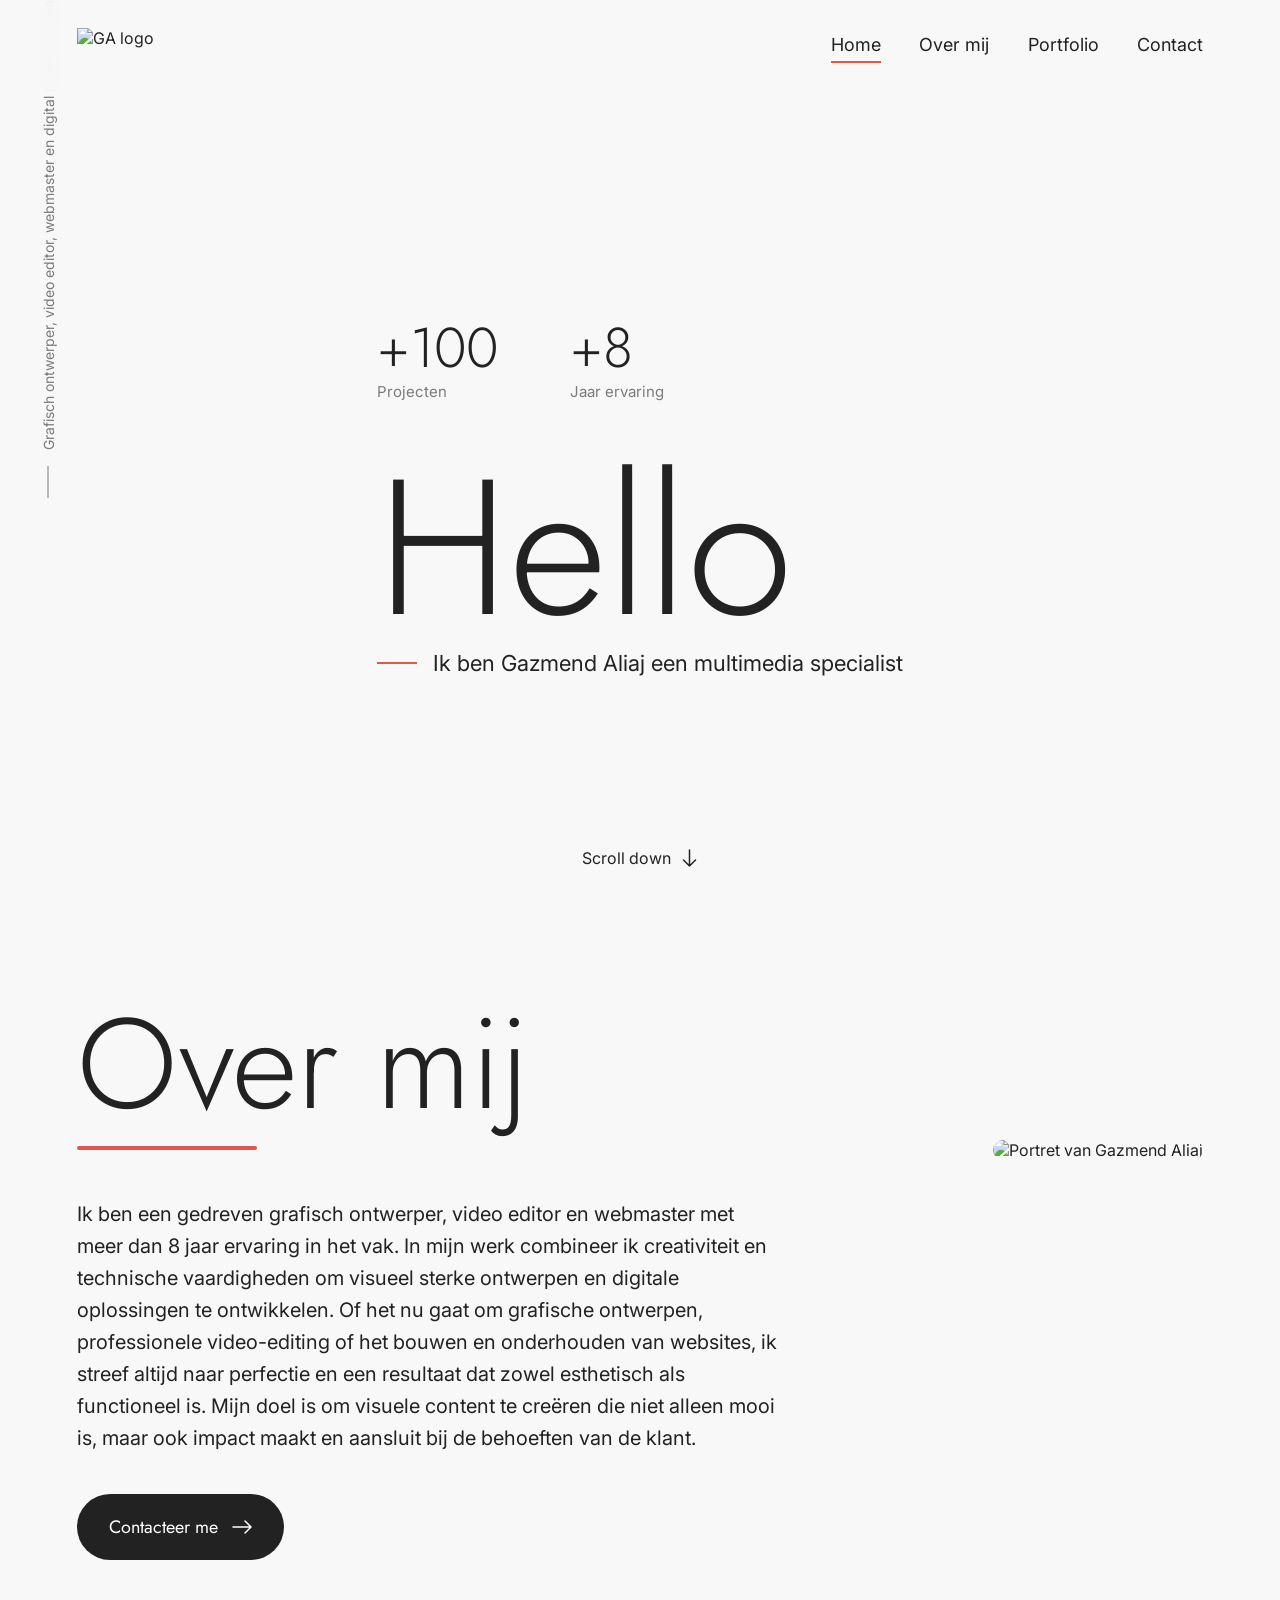
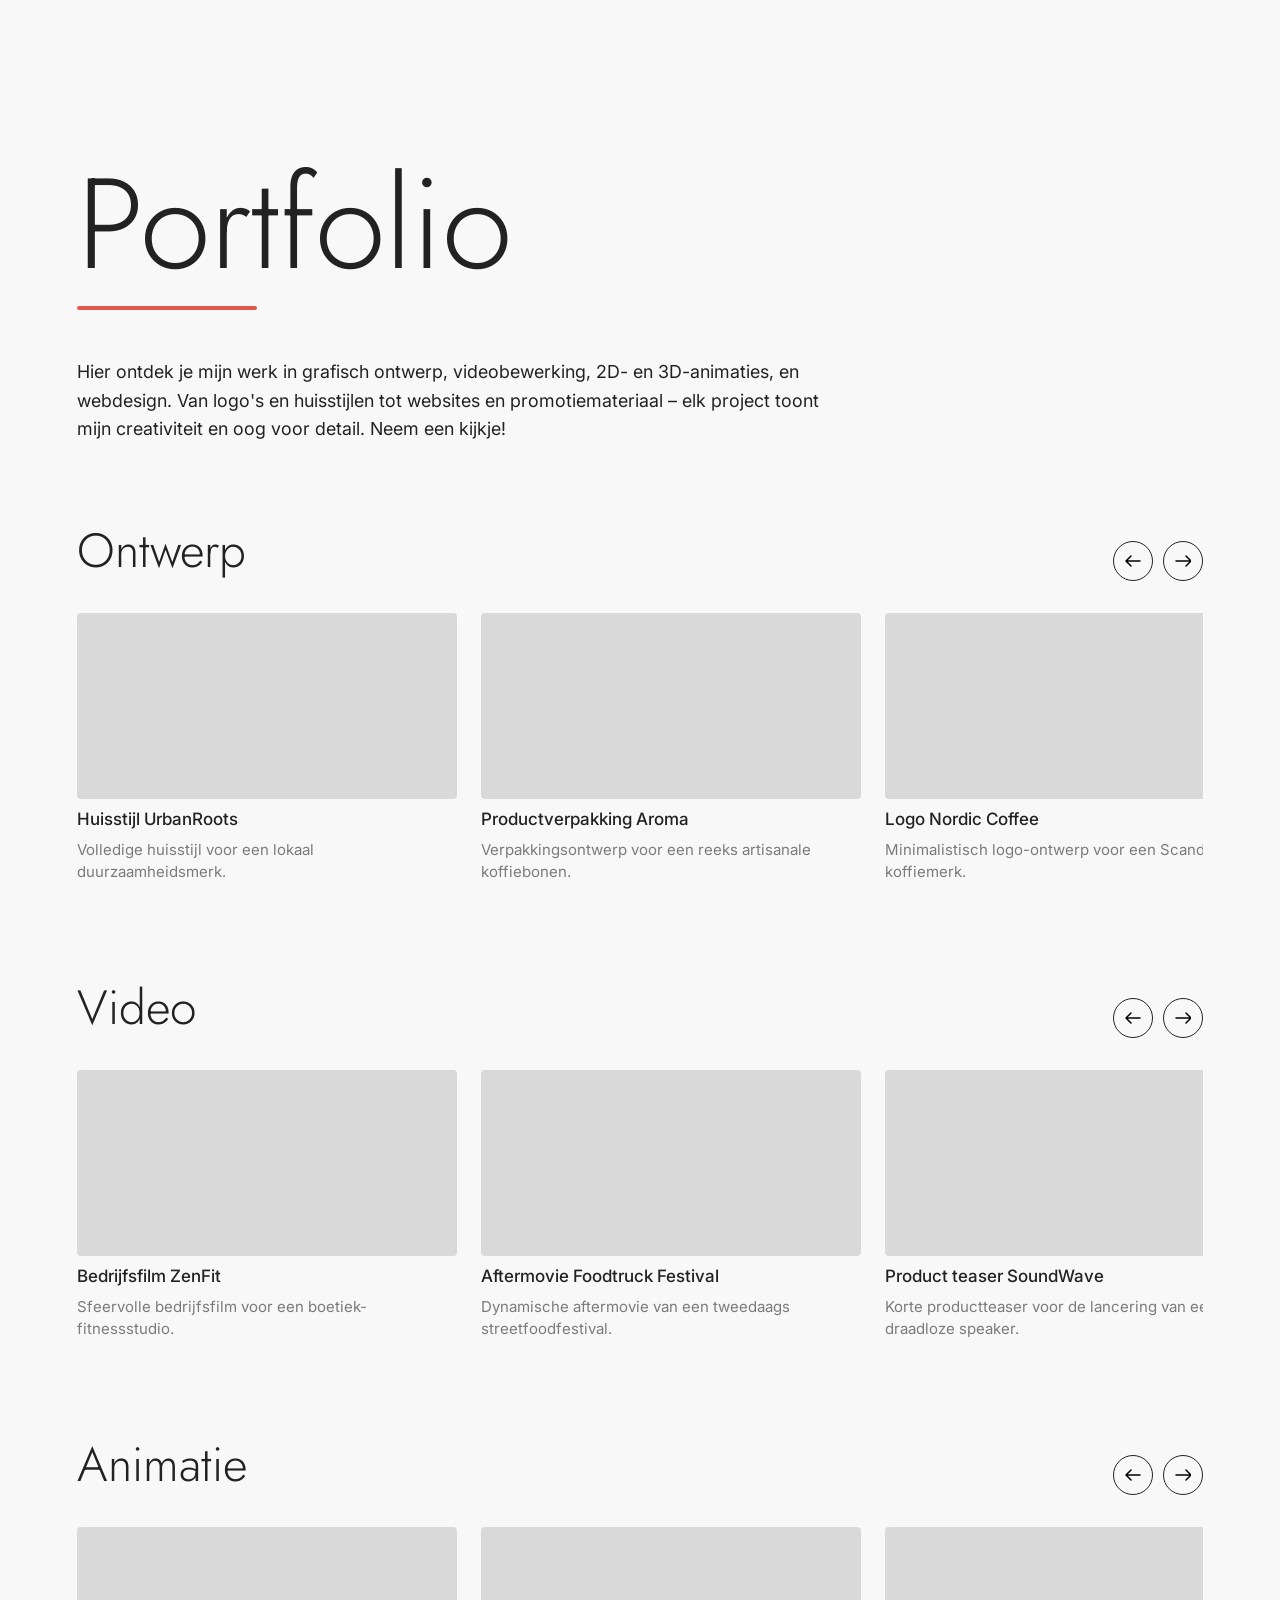
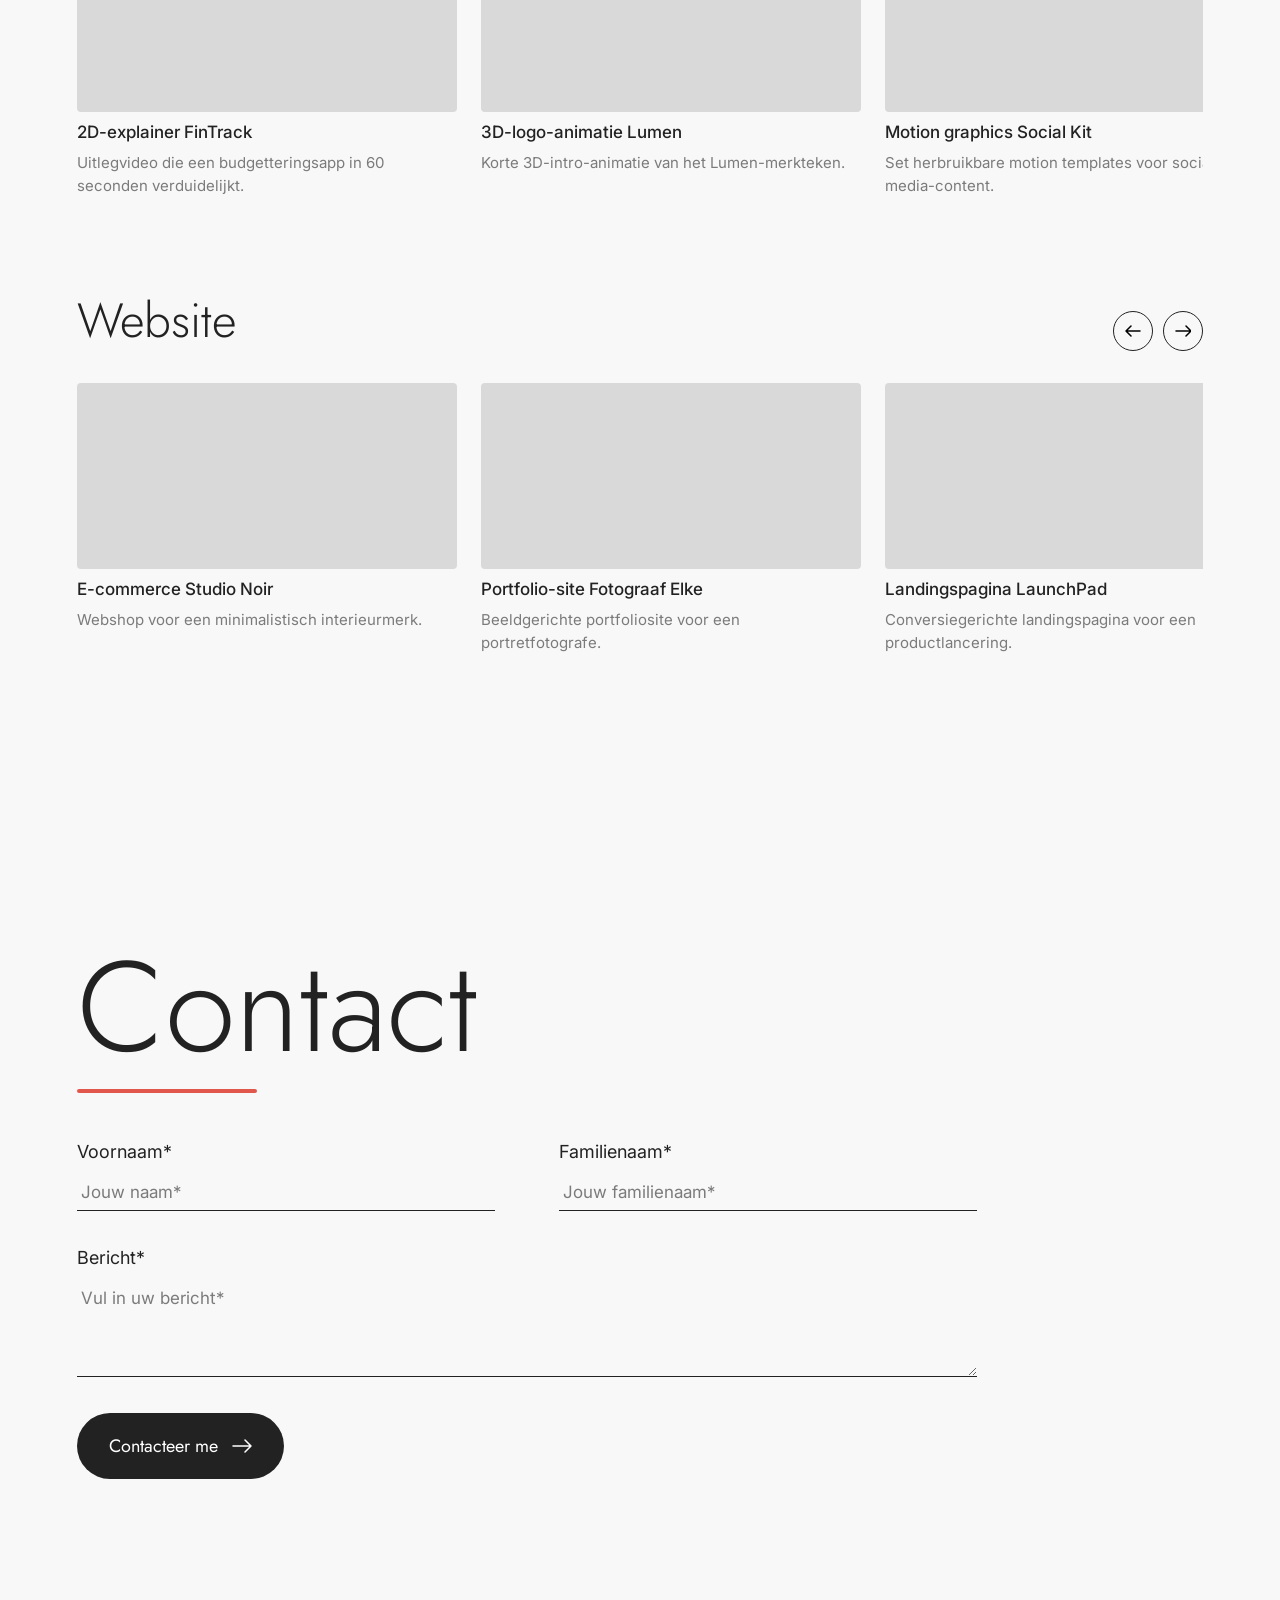
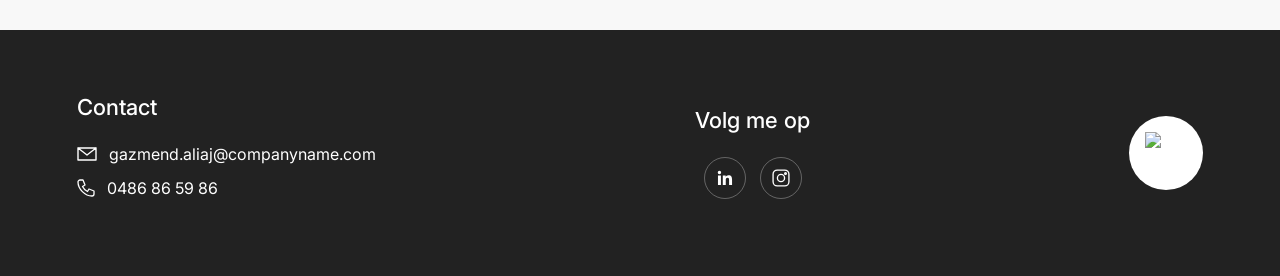
==== index.html @ a5f53a86 "Add files via upload" ====
<!DOCTYPE html>
<html lang="nl">
<head>
<meta charset="UTF-8">
<meta name="viewport" content="width=device-width, initial-scale=1.0">
<title>Gazmend Aliaj — Portfolio</title>
<meta name="description" content="Portfolio van Gazmend Aliaj, grafisch ontwerper, video editor en webmaster.">

<link rel="preconnect" href="https://fonts.googleapis.com">
<link rel="preconnect" href="https://fonts.gstatic.com" crossorigin>
<link href="https://fonts.googleapis.com/css2?family=Jost:wght@300;400;500&family=Inter:wght@400;500&display=swap" rel="stylesheet">

<link rel="stylesheet" href="css/style.css">
</head>
<body>

<header class="site-header">
  <a href="#home" class="logo" aria-label="Gazmend Aliaj — home">
    <img src="https://www.figma.com/api/mcp/asset/769f04bf-90ca-482a-a452-0a071fea2d14.png" alt="GA logo">
  </a>
  <button class="nav-toggle" id="navToggle" aria-expanded="false" aria-controls="siteNav" aria-label="Menu openen">
    <span></span><span></span><span></span>
  </button>
  <nav class="site-nav" id="siteNav">
    <a href="#home" class="nav-link" data-section="home">Home</a>
    <a href="#overmij" class="nav-link" data-section="overmij">Over mij</a>
    <a href="#portfolio" class="nav-link" data-section="portfolio">Portfolio</a>
    <a href="#contact" class="nav-link" data-section="contact">Contact</a>
  </nav>
</header>

<main>

  <!-- ============ HOME ============ -->
  <section id="home" class="section hero">
    <div class="hero-rotated-label-wrap">
      <span class="label-line" aria-hidden="true"></span>
      <span class="hero-rotated-label">Grafisch ontwerper, video editor, webmaster en digital product manager</span>
      <span class="label-line" aria-hidden="true"></span>
    </div>

    <div class="hero-content">
      <div class="hero-stats">
        <div class="stat">
          <span class="stat-number">+100</span>
          <span class="stat-label">Projecten</span>
        </div>
        <div class="stat">
          <span class="stat-number">+8</span>
          <span class="stat-label">Jaar ervaring</span>
        </div>
      </div>

      <div class="hero-main">
        <h1 class="hero-title">
          Hello<span class="hero-brush" aria-hidden="true"><img src="https://www.figma.com/api/mcp/asset/c7612de5-915f-405d-9f45-81604c65fb19.png" alt=""></span>
        </h1>
        <p class="hero-sub"><span class="dash" aria-hidden="true"></span>Ik ben Gazmend Aliaj een multimedia specialist</p>
      </div>
    </div>

    <a href="#overmij" class="scroll-down">
      Scroll down
      <svg width="18" height="18" viewBox="0 0 18 18" fill="none" aria-hidden="true"><path d="M9 1v16M9 17l6-6M9 17l-6-6" stroke="currentColor" stroke-width="1.5" stroke-linecap="round" stroke-linejoin="round"/></svg>
    </a>
  </section>

  <!-- ============ OVER MIJ ============ -->
  <section id="overmij" class="section about">
    <div class="section-heading">
      <h2>Over mij</h2>
      <span class="title-underline" aria-hidden="true"></span>
    </div>

    <div class="about-content">
      <p class="about-text">
        Ik ben een gedreven grafisch ontwerper, video editor en webmaster met meer dan 8 jaar ervaring in het vak.
        In mijn werk combineer ik creativiteit en technische vaardigheden om visueel sterke ontwerpen en digitale
        oplossingen te ontwikkelen. Of het nu gaat om grafische ontwerpen, professionele video-editing of het bouwen
        en onderhouden van websites, ik streef altijd naar perfectie en een resultaat dat zowel esthetisch als
        functioneel is. Mijn doel is om visuele content te creëren die niet alleen mooi is, maar ook impact maakt
        en aansluit bij de behoeften van de klant.
      </p>
      <a href="#contact" class="btn btn-dark">
        Contacteer me
        <svg width="20" height="14" viewBox="0 0 20 14" fill="none" aria-hidden="true"><path d="M1 7h18M13 1l6 6-6 6" stroke="currentColor" stroke-width="1.5" stroke-linecap="round" stroke-linejoin="round"/></svg>
      </a>
    </div>

    <div class="about-photo">
      <img src="https://www.figma.com/api/mcp/asset/a4cc3cdc-19fd-42ef-8bd6-f3d7a59bd7a2.png" alt="Portret van Gazmend Aliaj">
    </div>
  </section>

  <!-- ============ PORTFOLIO ============ -->
  <section id="portfolio" class="section portfolio">
    <div class="section-heading">
      <h2>Portfolio</h2>
      <span class="title-underline" aria-hidden="true"></span>
    </div>

    <p class="portfolio-intro">
      Hier ontdek je mijn werk in grafisch ontwerp, videobewerking, 2D- en 3D-animaties, en webdesign.
      Van logo's en huisstijlen tot websites en promotiemateriaal – elk project toont mijn creativiteit
      en oog voor detail. Neem een kijkje!
    </p>

    <div class="portfolio-categories" id="portfolioCategories">
      <!-- categories rendered here by script.js -->
    </div>
  </section>

  <!-- ============ CONTACT ============ -->
  <section id="contact" class="section contact">
    <div class="section-heading">
      <h2>Contact</h2>
      <span class="title-underline" aria-hidden="true"></span>
    </div>

    <form class="contact-form" id="contactForm" novalidate>
      <div class="form-row">
        <div class="field">
          <label for="voornaam">Voornaam*</label>
          <input type="text" id="voornaam" name="voornaam" placeholder="Jouw naam*" required>
        </div>
        <div class="field">
          <label for="familienaam">Familienaam*</label>
          <input type="text" id="familienaam" name="familienaam" placeholder="Jouw familienaam*" required>
        </div>
      </div>
      <div class="field field-full">
        <label for="bericht">Bericht*</label>
        <textarea id="bericht" name="bericht" placeholder="Vul in uw bericht*" rows="4" required></textarea>
      </div>
      <button type="submit" class="btn btn-dark">
        Contacteer me
        <svg width="20" height="14" viewBox="0 0 20 14" fill="none" aria-hidden="true"><path d="M1 7h18M13 1l6 6-6 6" stroke="currentColor" stroke-width="1.5" stroke-linecap="round" stroke-linejoin="round"/></svg>
      </button>
      <p class="form-status" id="formStatus" role="status" aria-live="polite"></p>
    </form>
  </section>

</main>

<footer class="site-footer">
  <div class="footer-col">
    <h3>Contact</h3>
    <a href="mailto:gazmend.aliaj@companyname.com" class="footer-line">
      <svg width="20" height="16" viewBox="0 0 20 16" fill="none" aria-hidden="true"><path d="M1 2h18v12H1V2Zm0 0l9 7 9-7" stroke="currentColor" stroke-width="1.4" stroke-linecap="round" stroke-linejoin="round"/></svg>
      gazmend.aliaj@companyname.com
    </a>
    <a href="tel:+32486865986" class="footer-line">
      <svg width="18" height="18" viewBox="0 0 18 18" fill="none" aria-hidden="true"><path d="M3 1h3l2 5-2.5 1.5a11 11 0 0 0 5 5L12 10l5 2v3c0 1-1 2-2 2C8 17 1 10 1 3c0-1 1-2 2-2Z" stroke="currentColor" stroke-width="1.3" stroke-linejoin="round"/></svg>
      0486 86 59 86
    </a>
  </div>
  <div class="footer-col footer-social">
    <h3>Volg me op</h3>
    <div class="social-links">
      <a href="#" class="social-icon" aria-label="LinkedIn" target="_blank" rel="noopener">
        <svg width="20" height="20" viewBox="0 0 24 24" fill="currentColor" aria-hidden="true"><path d="M20.45 20.45h-3.55v-5.57c0-1.33-.03-3.04-1.85-3.04-1.86 0-2.14 1.45-2.14 2.94v5.67H9.36V9h3.41v1.56h.05c.48-.9 1.64-1.85 3.38-1.85 3.6 0 4.27 2.37 4.27 5.46v6.28ZM5.34 7.43a2.06 2.06 0 1 1 0-4.12 2.06 2.06 0 0 1 0 4.12ZM7.12 20.45H3.56V9h3.56v11.45Z"/></svg>
      </a>
      <a href="#" class="social-icon" aria-label="Instagram" target="_blank" rel="noopener">
        <svg width="20" height="20" viewBox="0 0 24 24" fill="none" stroke="currentColor" stroke-width="1.6" aria-hidden="true"><rect x="2.5" y="2.5" width="19" height="19" rx="5"/><circle cx="12" cy="12" r="4.3"/><circle cx="17.4" cy="6.6" r="1"/></svg>
      </a>
    </div>
  </div>
  <a href="#home" class="footer-logo" aria-label="Terug naar boven">
    <img src="https://www.figma.com/api/mcp/asset/769f04bf-90ca-482a-a452-0a071fea2d14.png" alt="GA logo">
  </a>
</footer>

<script src="js/portfolio-data.js"></script>
<script src="js/script.js"></script>
</body>
</html>
---- css/style.css ----
/* ==========================================================================
   Tokens
   ========================================================================== */
:root {
  --bg-soft: #f8f8f8;
  --bg-white: #ffffff;
  --ink: #222222;
  --muted: #7b7b7b;
  --accent: #e2574c;
  --footer-bg: #222222;
  --placeholder: #d9d9d9;

  --font-display: 'Jost', sans-serif;
  --font-ui: 'Inter', sans-serif;

  --container-max: 1520px;
  --side-pad: clamp(24px, 6vw, 198px);

  --transition: 200ms ease;
}

* { box-sizing: border-box; }

html {
  scroll-behavior: smooth;
}

@media (prefers-reduced-motion: reduce) {
  html { scroll-behavior: auto; }
  * { animation: none !important; transition: none !important; }
}

body {
  margin: 0;
  font-family: var(--font-ui);
  color: var(--ink);
  background: var(--bg-white);
  -webkit-font-smoothing: antialiased;
}

a {
  color: inherit;
  text-decoration: none;
}

img { max-width: 100%; display: block; }

button { font-family: inherit; }

:focus-visible {
  outline: 2px solid var(--accent);
  outline-offset: 3px;
}

/* ==========================================================================
   Header / Nav
   ========================================================================== */
.site-header {
  position: sticky;
  top: 0;
  z-index: 100;
  display: flex;
  align-items: center;
  justify-content: space-between;
  padding: 28px var(--side-pad);
  background: rgba(248, 248, 248, 0.9);
  backdrop-filter: blur(8px);
}

.logo img {
  height: 40px;
  width: auto;
}

.site-nav {
  display: flex;
  gap: clamp(20px, 3vw, 56px);
}

.nav-link {
  position: relative;
  font-size: 18px;
  padding-bottom: 8px;
}

.nav-link::after {
  content: '';
  position: absolute;
  left: 0;
  bottom: 0;
  width: 100%;
  height: 2px;
  background: var(--accent);
  transform: scaleX(0);
  transform-origin: left;
  transition: transform var(--transition);
}

.nav-link:hover::after,
.nav-link.active::after {
  transform: scaleX(1);
}

.nav-toggle {
  display: none;
  flex-direction: column;
  justify-content: center;
  gap: 5px;
  width: 32px;
  height: 32px;
  background: none;
  border: none;
  cursor: pointer;
  padding: 0;
}

.nav-toggle span {
  display: block;
  height: 2px;
  background: var(--ink);
  border-radius: 2px;
}

/* ==========================================================================
   Section base
   ========================================================================== */
.section {
  padding: clamp(48px, 8vw, 100px) var(--side-pad);
}

#home,
#overmij,
#portfolio {
  background: var(--bg-soft);
}

#contact {
  background: var(--bg-soft);
}

.section-heading {
  margin-bottom: clamp(28px, 4vw, 48px);
}

.section-heading h2 {
  font-family: var(--font-display);
  font-weight: 300;
  font-size: clamp(56px, 10vw, 140px);
  line-height: 1;
  margin: 0 0 18px 0;
}

.title-underline {
  display: block;
  width: 180px;
  max-width: 40%;
  height: 4px;
  background: var(--accent);
  border-radius: 2px;
}

/* ==========================================================================
   Hero (Home)
   ========================================================================== */
.hero {
  min-height: calc(100vh - 96px);
  position: relative;
  display: flex;
  align-items: center;
  justify-content: center;
}

.hero-content {
  display: flex;
  flex-direction: column;
  align-items: flex-start;
  width: fit-content;
  max-width: 100%;
}

.hero-stats {
  display: flex;
  gap: clamp(32px, 6vw, 72px);
  margin-bottom: clamp(24px, 5vw, 56px);
}

.stat {
  display: flex;
  flex-direction: column;
  gap: 6px;
}

.stat-number {
  font-family: var(--font-display);
  font-weight: 300;
  font-size: clamp(32px, 5vw, 56px);
  line-height: 1;
}

.stat-label {
  color: var(--muted);
  font-size: 15px;
}

/* Vertical side label — centered on the section height, with flanking rules */
.hero-rotated-label-wrap {
  position: absolute;
  left: clamp(16px, 4vw, 48px);
  top: 50%;
  transform: translateY(-50%) rotate(-90deg);
  transform-origin: left center;
  display: flex;
  align-items: center;
  gap: 16px;
  white-space: nowrap;
}

.hero-rotated-label {
  color: var(--muted);
  font-size: 14px;
}

.label-line {
  width: 32px;
  height: 1px;
  background: var(--muted);
  flex-shrink: 0;
}

.hero-main {
  position: relative;
  display: inline-block;
}

.hero-title {
  font-family: var(--font-display);
  font-weight: 300;
  font-size: clamp(64px, 15vw, 260px);
  line-height: 0.95;
  margin: 0;
  position: relative;
  display: inline-block;
}

.hero-brush {
  position: absolute;
  right: clamp(-56px, -9vw, -24px);
  top: 4%;
  width: clamp(90px, 15vw, 260px);
  transform: rotate(-20deg);
  transform-origin: bottom left;
  pointer-events: none;
}

.hero-sub {
  margin: clamp(4px, 1vw, 10px) 0 0 0;
  font-size: clamp(16px, 2vw, 22px);
  display: flex;
  align-items: center;
  gap: 16px;
}

.dash {
  display: inline-block;
  width: 40px;
  height: 2px;
  background: var(--accent);
  flex-shrink: 0;
}

.scroll-down {
  position: absolute;
  bottom: clamp(16px, 3vw, 32px);
  left: 50%;
  transform: translateX(-50%);
  display: flex;
  align-items: center;
  gap: 10px;
  font-size: 16px;
  color: var(--ink);
}

.scroll-down svg { animation: bob 1.8s ease-in-out infinite; }

@keyframes bob {
  0%, 100% { transform: translateY(0); }
  50% { transform: translateY(5px); }
}

@media (max-width: 640px) {
  .hero-rotated-label-wrap {
    position: static;
    transform: none;
    margin-bottom: 24px;
    white-space: normal;
  }
  .hero-rotated-label-wrap .label-line { display: none; }
  .hero-brush {
    position: static;
    display: block;
    margin: 12px auto 0 auto;
    width: clamp(100px, 40vw, 200px);
    transform: rotate(-20deg);
  }
  .hero-title { display: block; }
  .hero-content { align-items: center; }
  .hero-stats { align-self: center; }
}

/* ==========================================================================
   Over mij
   ========================================================================== */
.about-content {
  display: flex;
  flex-direction: column;
  align-items: flex-start;
  gap: 40px;
  max-width: 700px;
}

.about-text {
  font-size: clamp(16px, 1.6vw, 20px);
  line-height: 1.6;
  color: var(--ink);
  margin: 0;
}

.about-photo {
  margin-top: 48px;
  max-width: 560px;
}

.about-photo img {
  width: 100%;
  border-radius: 16px;
}

@media (min-width: 1000px) {
  .about {
    display: grid;
    grid-template-columns: 1fr;
  }
  .about > .section-heading { grid-column: 1; }
  .about-content { grid-column: 1; }
  .about-photo {
    position: relative;
    margin-top: -420px;
    margin-left: auto;
    margin-bottom: -80px;
  }
}

.btn {
  display: inline-flex;
  align-items: center;
  gap: 14px;
  padding: 20px 32px;
  border-radius: 40px;
  border: none;
  cursor: pointer;
  font-size: 18px;
  font-family: var(--font-display);
  transition: transform var(--transition), background var(--transition);
}

.btn-dark {
  background: var(--ink);
  color: #fff;
}

.btn-dark:hover {
  background: #000;
  transform: translateY(-2px);
}

.btn svg { flex-shrink: 0; }

/* ==========================================================================
   Portfolio
   ========================================================================== */
.portfolio-intro {
  max-width: 760px;
  font-size: clamp(16px, 1.4vw, 19px);
  line-height: 1.6;
  color: var(--ink);
  margin: 0 0 clamp(40px, 6vw, 72px) 0;
}

.portfolio-category {
  margin-bottom: clamp(48px, 6vw, 88px);
}

.portfolio-category-head {
  display: flex;
  align-items: baseline;
  justify-content: space-between;
  gap: 24px;
  margin-bottom: 28px;
}

.portfolio-category-head h3 {
  font-family: var(--font-display);
  font-weight: 300;
  font-size: clamp(32px, 4vw, 48px);
  margin: 0;
}

.portfolio-scroll-btns {
  display: flex;
  gap: 10px;
  flex-shrink: 0;
}

.scroll-btn {
  width: 40px;
  height: 40px;
  border-radius: 50%;
  border: 1px solid var(--ink);
  background: transparent;
  display: flex;
  align-items: center;
  justify-content: center;
  cursor: pointer;
  transition: background var(--transition), color var(--transition);
}

.scroll-btn:hover {
  background: var(--ink);
  color: #fff;
}

.portfolio-grid {
  display: flex;
  gap: 24px;
  overflow-x: auto;
  scroll-snap-type: x proximity;
  padding-bottom: 12px;
  margin-bottom: 20px;
  scrollbar-width: thin;
  scrollbar-color: var(--placeholder) transparent;
}

.portfolio-grid::-webkit-scrollbar {
  height: 6px;
}

.portfolio-grid::-webkit-scrollbar-thumb {
  background: var(--placeholder);
  border-radius: 3px;
}

.portfolio-item {
  display: flex;
  flex-direction: column;
  gap: 10px;
  flex: 0 0 clamp(240px, 32vw, 380px);
  scroll-snap-align: start;
  color: var(--ink);
}

.portfolio-thumb {
  aspect-ratio: 47 / 23;
  background: var(--placeholder);
  border-radius: 4px;
  transition: filter var(--transition);
}

.portfolio-item:hover .portfolio-thumb {
  filter: brightness(0.94);
}

.portfolio-item-title {
  font-size: 17px;
  font-weight: 500;
}

.portfolio-item-blurb {
  font-size: 15px;
  color: var(--muted);
  line-height: 1.5;
}

.portfolio-more {
  display: inline-flex;
  align-items: center;
  gap: 10px;
  font-size: 16px;
  margin-left: auto;
}

.portfolio-more-wrap {
  display: flex;
  justify-content: flex-end;
}

/* ==========================================================================
   Contact
   ========================================================================== */
.contact-form {
  max-width: 900px;
}

.form-row {
  display: grid;
  grid-template-columns: 1fr 1fr;
  gap: 32px 64px;
}

@media (max-width: 700px) {
  .form-row { grid-template-columns: 1fr; }
}

.field {
  display: flex;
  flex-direction: column;
  gap: 12px;
  margin-bottom: 36px;
}

.field label {
  font-size: 18px;
}

.field input,
.field textarea {
  border: none;
  border-bottom: 1px solid var(--ink);
  background: transparent;
  padding: 8px 4px;
  font-size: 17px;
  font-family: var(--font-ui);
  color: var(--ink);
  resize: vertical;
}

.field input::placeholder,
.field textarea::placeholder {
  color: var(--muted);
}

.field input:focus,
.field textarea:focus {
  outline: none;
  border-bottom-color: var(--accent);
}

.form-status {
  margin-top: 16px;
  font-size: 15px;
  color: var(--muted);
  min-height: 20px;
}

/* ==========================================================================
   Footer
   ========================================================================== */
.site-footer {
  background: var(--footer-bg);
  color: #fff;
  padding: clamp(40px, 6vw, 64px) var(--side-pad);
  display: flex;
  align-items: center;
  flex-wrap: wrap;
  gap: 48px;
  justify-content: space-between;
}

.footer-col h3 {
  font-family: var(--font-ui);
  font-weight: 500;
  font-size: 22px;
  margin: 0 0 24px 0;
}

.footer-line {
  display: flex;
  align-items: center;
  gap: 12px;
  margin-bottom: 14px;
  font-size: 16px;
}

.footer-social {
  display: flex;
  flex-direction: column;
  align-items: center;
  text-align: center;
  flex: 1;
}

.social-links {
  display: flex;
  gap: 14px;
}

.social-icon {
  width: 42px;
  height: 42px;
  border-radius: 50%;
  border: 1px solid rgba(255,255,255,0.3);
  display: flex;
  align-items: center;
  justify-content: center;
  transition: background var(--transition), border-color var(--transition);
}

.social-icon:hover {
  background: #fff;
  color: var(--footer-bg);
  border-color: #fff;
}

.footer-logo {
  width: 74px;
  height: 74px;
  border-radius: 50%;
  background: #fff;
  display: flex;
  align-items: center;
  justify-content: center;
  padding: 16px;
  transition: transform var(--transition);
}

.footer-logo:hover {
  transform: translateY(-3px);
}

.footer-logo img {
  width: 100%;
  height: 100%;
  object-fit: contain;
}

/* ==========================================================================
   Mobile nav
   ========================================================================== */
@media (max-width: 800px) {
  .nav-toggle { display: flex; }

  .site-nav {
    position: fixed;
    top: 88px;
    left: 0;
    right: 0;
    background: var(--bg-white);
    flex-direction: column;
    align-items: center;
    padding: 24px 0;
    gap: 20px;
    transform: translateY(-8px);
    opacity: 0;
    pointer-events: none;
    transition: opacity var(--transition), transform var(--transition);
    box-shadow: 0 8px 16px rgba(0,0,0,0.06);
  }

  .site-nav.open {
    opacity: 1;
    transform: translateY(0);
    pointer-events: auto;
  }
}
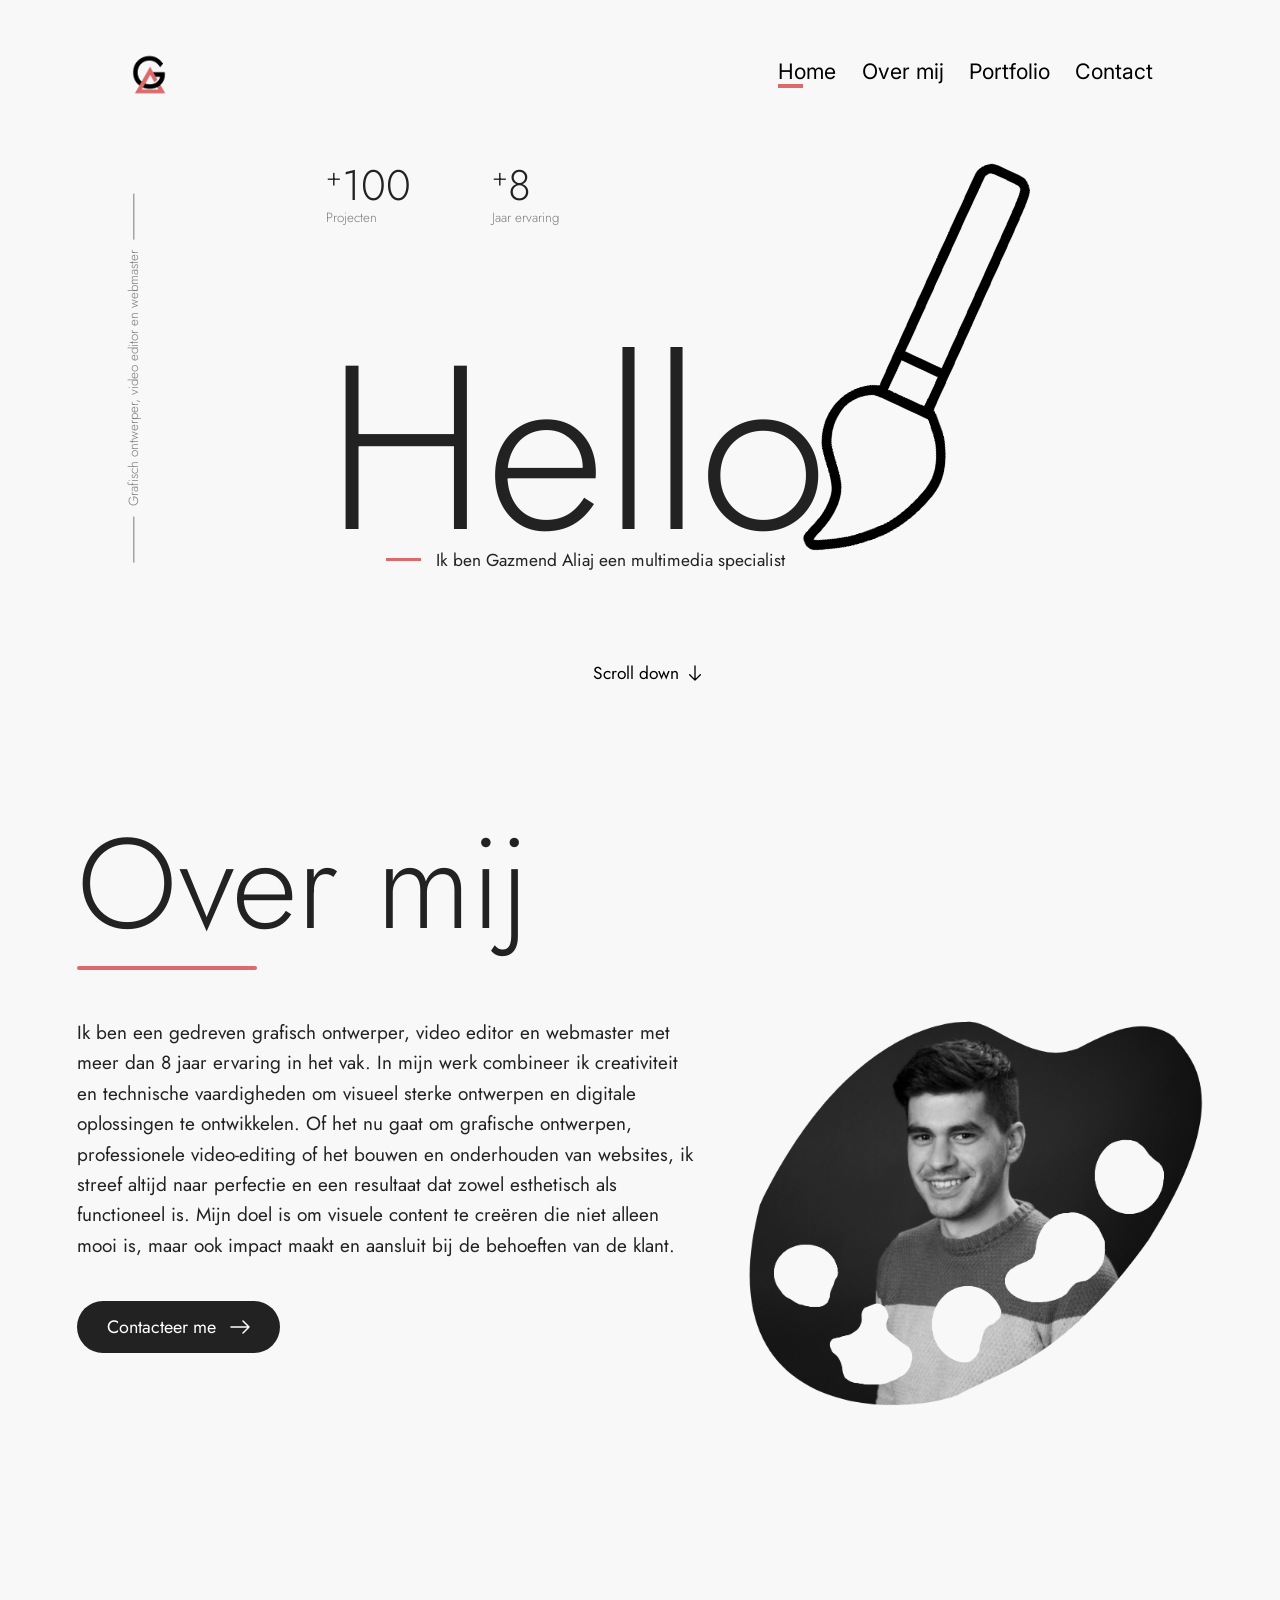
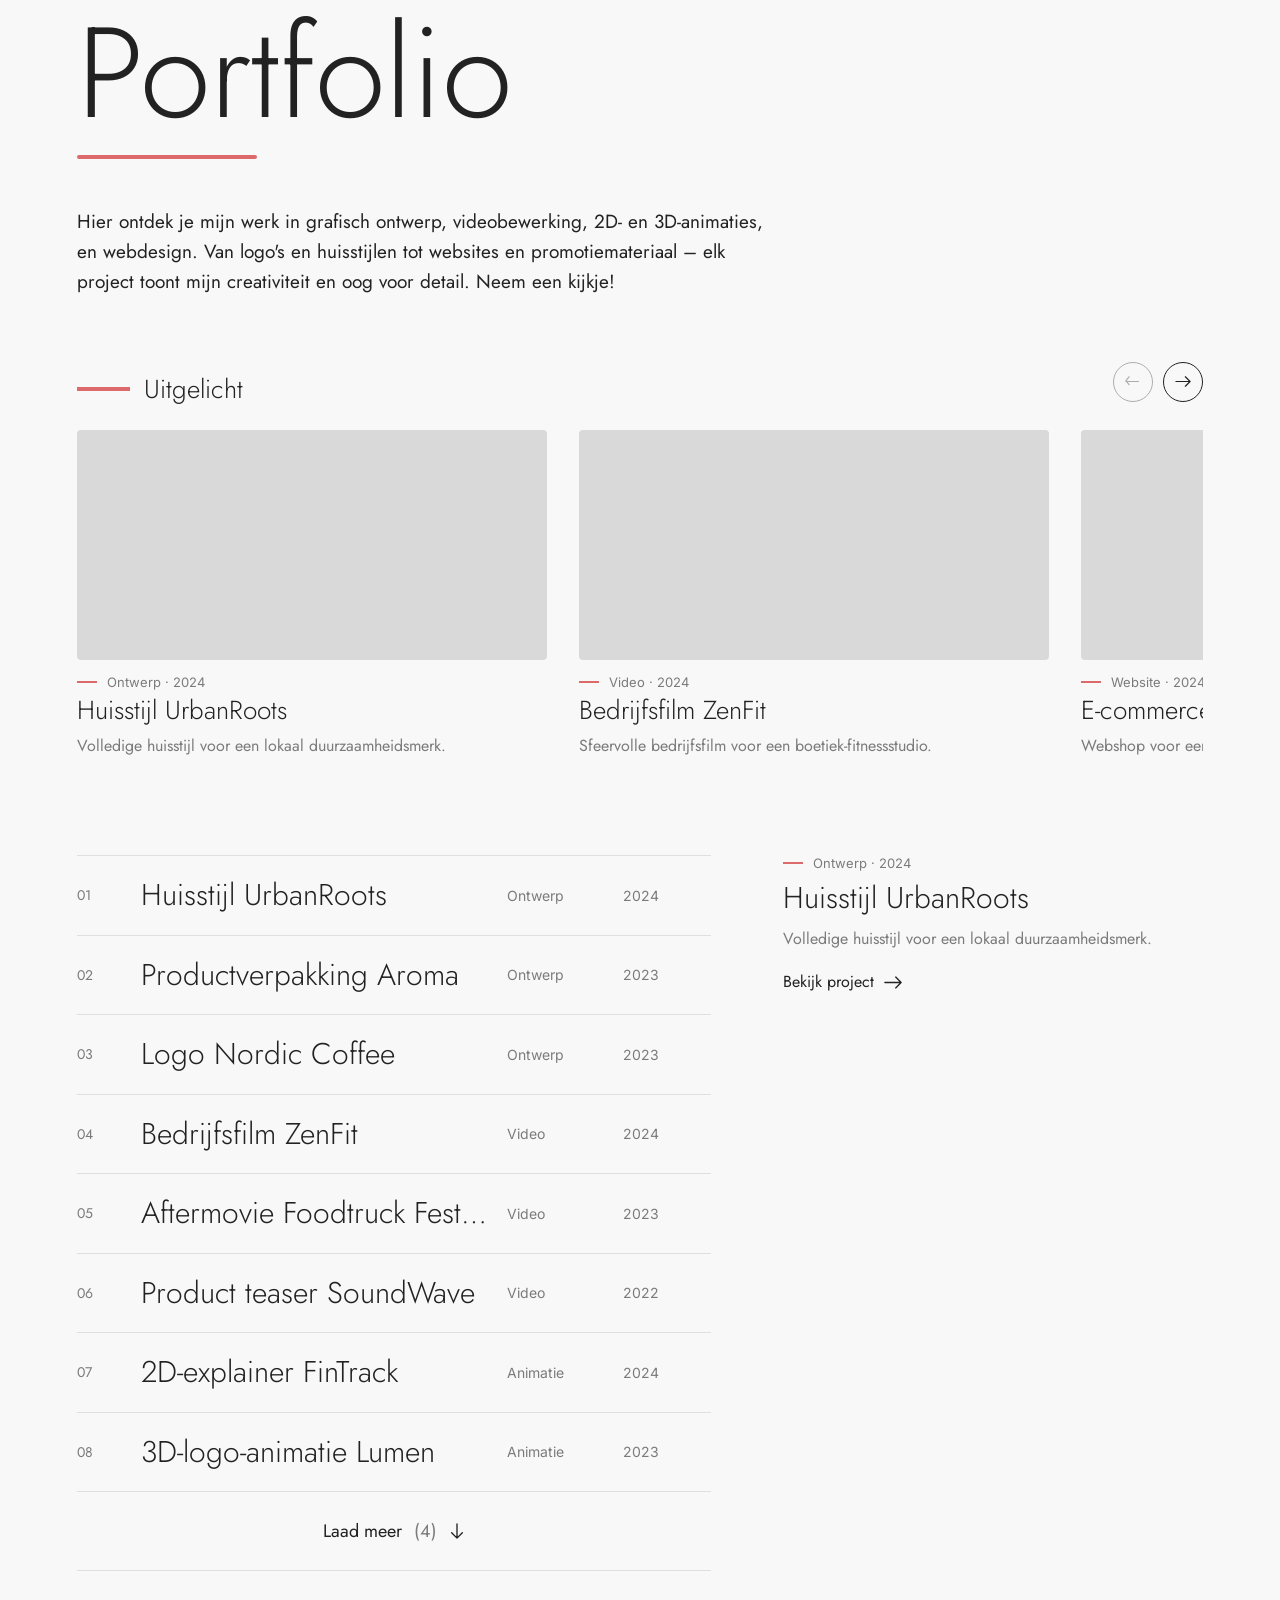
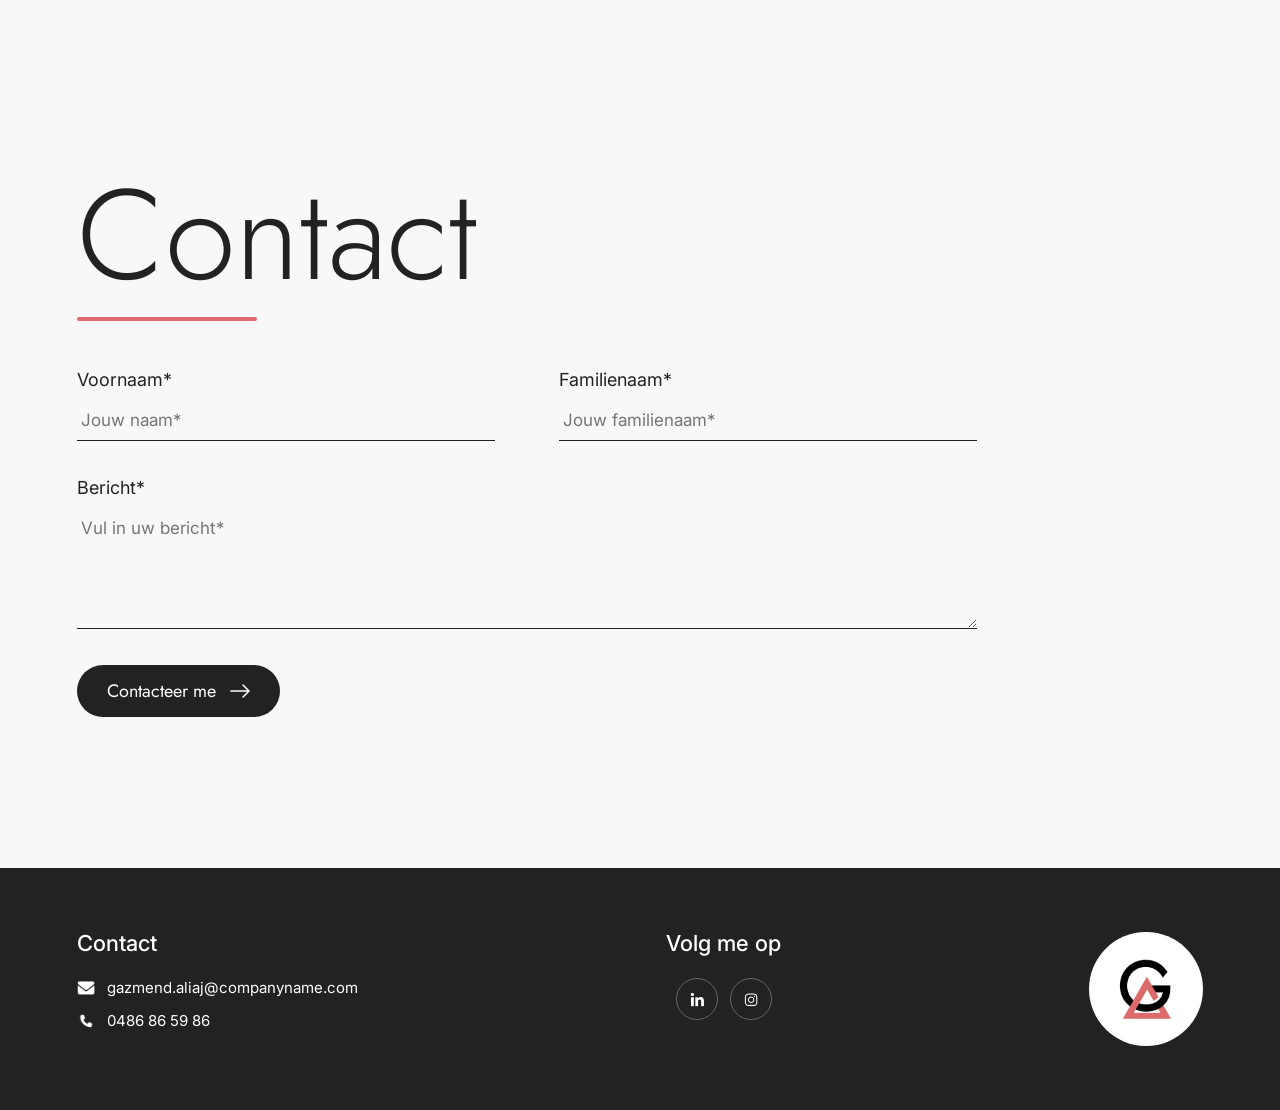
==== commit 40c1f7fe: "Add files via upload" ====
--- a/index.html
+++ b/index.html
@@ -3,174 +3,125 @@
 <head>
 <meta charset="UTF-8">
 <meta name="viewport" content="width=device-width, initial-scale=1.0">
-<title>Gazmend Aliaj — Portfolio</title>
-<meta name="description" content="Portfolio van Gazmend Aliaj, grafisch ontwerper, video editor en webmaster.">
-
-<link rel="preconnect" href="https://fonts.googleapis.com">
-<link rel="preconnect" href="https://fonts.gstatic.com" crossorigin>
-<link href="https://fonts.googleapis.com/css2?family=Jost:wght@300;400;500&family=Inter:wght@400;500&display=swap" rel="stylesheet">
-
+<title>Gazmend Aliaj — Grafisch ontwerper, video editor en webmaster</title>
+<meta name="description" content="Portfolio van Gazmend Aliaj: grafisch ontwerp, videobewerking, 2D- en 3D-animatie en webdesign.">
+<link rel="icon" href="assets/ga-logo.png">
 <link rel="stylesheet" href="css/style.css">
 </head>
 <body>
-
-<header class="site-header">
-  <a href="#home" class="logo" aria-label="Gazmend Aliaj — home">
-    <img src="https://www.figma.com/api/mcp/asset/769f04bf-90ca-482a-a452-0a071fea2d14.png" alt="GA logo">
-  </a>
-  <button class="nav-toggle" id="navToggle" aria-expanded="false" aria-controls="siteNav" aria-label="Menu openen">
-    <span></span><span></span><span></span>
-  </button>
-  <nav class="site-nav" id="siteNav">
-    <a href="#home" class="nav-link" data-section="home">Home</a>
-    <a href="#overmij" class="nav-link" data-section="overmij">Over mij</a>
-    <a href="#portfolio" class="nav-link" data-section="portfolio">Portfolio</a>
-    <a href="#contact" class="nav-link" data-section="contact">Contact</a>
-  </nav>
+<header class="header">
+<a class="header__logo" href="index.html" aria-label="Gazmend Aliaj — home"><img src="assets/ga-logo.png" alt="Gazmend Aliaj"></a>
+<nav class="nav" aria-label="Hoofdnavigatie">
+<a class="nav__link" href="index.html#home" aria-current="true">Home</a>
+<a class="nav__link" href="index.html#overmij">Over mij</a>
+<a class="nav__link" href="index.html#portfolio">Portfolio</a>
+<a class="nav__link" href="index.html#contact">Contact</a>
+</nav>
+<button class="menu-btn" id="menuBtn" aria-expanded="false" aria-controls="menu" aria-label="Menu openen"><span></span><span></span></button>
 </header>
-
+<div class="menu" id="menu" data-open="false" role="dialog" aria-modal="true" aria-label="Menu">
+<nav class="menu__list" aria-label="Mobiele navigatie">
+<a class="menu__item" href="index.html#home" aria-current="true"><span class="menu__n">01</span><span class="menu__label">Home</span></a>
+<a class="menu__item" href="index.html#overmij"><span class="menu__n">02</span><span class="menu__label">Over mij</span></a>
+<a class="menu__item" href="index.html#portfolio"><span class="menu__n">03</span><span class="menu__label">Portfolio</span></a>
+<a class="menu__item" href="index.html#contact"><span class="menu__n">04</span><span class="menu__label">Contact</span></a>
+</nav>
+<div class="menu__foot">
+<span class="dash"></span>
+<a href="mailto:gazmend.aliaj@companyname.com">gazmend.aliaj@companyname.com</a>
+<a href="tel:0486865986">0486 86 59 86</a>
+</div>
+</div>
 <main>
 
-  <!-- ============ HOME ============ -->
-  <section id="home" class="section hero">
-    <div class="hero-rotated-label-wrap">
-      <span class="label-line" aria-hidden="true"></span>
-      <span class="hero-rotated-label">Grafisch ontwerper, video editor, webmaster en digital product manager</span>
-      <span class="label-line" aria-hidden="true"></span>
-    </div>
+<section class="hero" id="home">
+<p class="hero__role">Grafisch ontwerper, video editor en webmaster</p>
+<div class="hero__stats">
+<div class="stat"><span class="stat__value"><span class="stat__plus">+</span>100</span><span class="stat__label">Projecten</span></div>
+<div class="stat"><span class="stat__value"><span class="stat__plus">+</span>8</span><span class="stat__label">Jaar ervaring</span></div>
+</div>
+<div class="hero__main">
+<div class="hero__word">
+<img class="hero__brush" src="assets/hero-graphic.png" alt="" aria-hidden="true">
+<h1 class="hero__title">Hello</h1>
+</div>
+<p class="hero__sub"><span class="dash"></span>Ik ben Gazmend Aliaj een multimedia specialist</p>
+</div>
+<a class="scroll-down" href="#overmij">Scroll down<svg width="16" height="16" viewBox="0 0 18 18" fill="none" aria-hidden="true"><path d="M9 1v16M9 17l6-6M9 17l-6-6" stroke="currentColor" stroke-width="1.5" stroke-linecap="round" stroke-linejoin="round"/></svg></a>
+</section>
 
-    <div class="hero-content">
-      <div class="hero-stats">
-        <div class="stat">
-          <span class="stat-number">+100</span>
-          <span class="stat-label">Projecten</span>
-        </div>
-        <div class="stat">
-          <span class="stat-number">+8</span>
-          <span class="stat-label">Jaar ervaring</span>
-        </div>
-      </div>
+<section class="section" id="overmij">
+<h2 class="section-title">Over mij</h2>
+<span class="title-rule"></span>
+<div class="about__grid">
+<img class="about__photo about__photo--mobile" src="assets/palet-foto.png" alt="Werkpalet van Gazmend Aliaj" loading="lazy">
+<div class="about__body">
+<p>Ik ben een gedreven grafisch ontwerper, video editor en webmaster met meer dan 8 jaar ervaring in het vak. In mijn werk combineer ik creativiteit en technische vaardigheden om visueel sterke ontwerpen en digitale oplossingen te ontwikkelen. Of het nu gaat om grafische ontwerpen, professionele video-editing of het bouwen en onderhouden van websites, ik streef altijd naar perfectie en een resultaat dat zowel esthetisch als functioneel is. Mijn doel is om visuele content te creëren die niet alleen mooi is, maar ook impact maakt en aansluit bij de behoeften van de klant.</p>
+<a class="btn" href="#contact">Contacteer me<svg width="20" height="14" viewBox="0 0 20 14" fill="none" aria-hidden="true"><path d="M1 7h18M13 1l6 6-6 6" stroke="currentColor" stroke-width="1.5" stroke-linecap="round" stroke-linejoin="round"/></svg></a>
+</div>
+<img class="about__photo about__photo--desktop" src="assets/palet-foto.png" alt="Werkpalet van Gazmend Aliaj" loading="lazy">
+</div>
+</section>
 
-      <div class="hero-main">
-        <h1 class="hero-title">
-          Hello<span class="hero-brush" aria-hidden="true"><img src="https://www.figma.com/api/mcp/asset/c7612de5-915f-405d-9f45-81604c65fb19.png" alt=""></span>
-        </h1>
-        <p class="hero-sub"><span class="dash" aria-hidden="true"></span>Ik ben Gazmend Aliaj een multimedia specialist</p>
-      </div>
-    </div>
+<section class="section" id="portfolio">
+<h2 class="section-title">Portfolio</h2>
+<span class="title-rule"></span>
+<p class="lede">Hier ontdek je mijn werk in grafisch ontwerp, videobewerking, 2D- en 3D-animaties, en webdesign. Van logo's en huisstijlen tot websites en promotiemateriaal – elk project toont mijn creativiteit en oog voor detail. Neem een kijkje!</p>
 
-    <a href="#overmij" class="scroll-down">
-      Scroll down
-      <svg width="18" height="18" viewBox="0 0 18 18" fill="none" aria-hidden="true"><path d="M9 1v16M9 17l6-6M9 17l-6-6" stroke="currentColor" stroke-width="1.5" stroke-linecap="round" stroke-linejoin="round"/></svg>
-    </a>
-  </section>
+<section class="rail" aria-labelledby="railTitle">
+<div class="rail__head">
+<div class="rail__title"><span class="dash"></span><h3 id="railTitle">Uitgelicht</h3></div>
+<div class="rail__controls">
+<button class="circle-btn" id="railPrev" aria-label="Vorige"><svg width="16" height="11" viewBox="0 0 20 14" fill="none" aria-hidden="true"><path d="M17 7H1M5 1 1 6l4 5" stroke="currentColor" stroke-width="1.5" stroke-linecap="round" stroke-linejoin="round"/></svg></button>
+<button class="circle-btn" id="railNext" aria-label="Volgende"><svg width="16" height="11" viewBox="0 0 20 14" fill="none" aria-hidden="true"><path d="M1 7h18M13 1l6 6-6 6" stroke="currentColor" stroke-width="1.5" stroke-linecap="round" stroke-linejoin="round"/></svg></button>
+</div>
+</div>
+<div class="rail__track" id="railTrack"></div>
+<p class="rail__hint">Veeg voor meer →</p>
+</section>
 
-  <!-- ============ OVER MIJ ============ -->
-  <section id="overmij" class="section about">
-    <div class="section-heading">
-      <h2>Over mij</h2>
-      <span class="title-underline" aria-hidden="true"></span>
-    </div>
+<div class="index-wrap">
+<div>
+<div id="indexRows"></div>
+<button class="load-more" id="loadMore" hidden>Laad meer <span class="load-more__count" id="loadMoreCount"></span><svg width="16" height="16" viewBox="0 0 18 18" fill="none" aria-hidden="true"><path d="M9 1v16M9 17l6-6M9 17l-6-6" stroke="currentColor" stroke-width="1.5" stroke-linecap="round" stroke-linejoin="round"/></svg></button>
+<div class="index-foot" id="indexFoot" hidden><a class="arrow-link" href="projecten.html">Bekijk alle projecten<svg width="18" height="13" viewBox="0 0 20 14" fill="none" aria-hidden="true"><path d="M1 7h18M13 1l6 6-6 6" stroke="currentColor" stroke-width="1.5" stroke-linecap="round" stroke-linejoin="round"/></svg></a></div>
+</div>
+<aside class="preview" id="preview" aria-live="polite"></aside>
+</div>
+</section>
 
-    <div class="about-content">
-      <p class="about-text">
-        Ik ben een gedreven grafisch ontwerper, video editor en webmaster met meer dan 8 jaar ervaring in het vak.
-        In mijn werk combineer ik creativiteit en technische vaardigheden om visueel sterke ontwerpen en digitale
-        oplossingen te ontwikkelen. Of het nu gaat om grafische ontwerpen, professionele video-editing of het bouwen
-        en onderhouden van websites, ik streef altijd naar perfectie en een resultaat dat zowel esthetisch als
-        functioneel is. Mijn doel is om visuele content te creëren die niet alleen mooi is, maar ook impact maakt
-        en aansluit bij de behoeften van de klant.
-      </p>
-      <a href="#contact" class="btn btn-dark">
-        Contacteer me
-        <svg width="20" height="14" viewBox="0 0 20 14" fill="none" aria-hidden="true"><path d="M1 7h18M13 1l6 6-6 6" stroke="currentColor" stroke-width="1.5" stroke-linecap="round" stroke-linejoin="round"/></svg>
-      </a>
-    </div>
-
-    <div class="about-photo">
-      <img src="https://www.figma.com/api/mcp/asset/a4cc3cdc-19fd-42ef-8bd6-f3d7a59bd7a2.png" alt="Portret van Gazmend Aliaj">
-    </div>
-  </section>
-
-  <!-- ============ PORTFOLIO ============ -->
-  <section id="portfolio" class="section portfolio">
-    <div class="section-heading">
-      <h2>Portfolio</h2>
-      <span class="title-underline" aria-hidden="true"></span>
-    </div>
-
-    <p class="portfolio-intro">
-      Hier ontdek je mijn werk in grafisch ontwerp, videobewerking, 2D- en 3D-animaties, en webdesign.
-      Van logo's en huisstijlen tot websites en promotiemateriaal – elk project toont mijn creativiteit
-      en oog voor detail. Neem een kijkje!
-    </p>
-
-    <div class="portfolio-categories" id="portfolioCategories">
-      <!-- categories rendered here by script.js -->
-    </div>
-  </section>
-
-  <!-- ============ CONTACT ============ -->
-  <section id="contact" class="section contact">
-    <div class="section-heading">
-      <h2>Contact</h2>
-      <span class="title-underline" aria-hidden="true"></span>
-    </div>
-
-    <form class="contact-form" id="contactForm" novalidate>
-      <div class="form-row">
-        <div class="field">
-          <label for="voornaam">Voornaam*</label>
-          <input type="text" id="voornaam" name="voornaam" placeholder="Jouw naam*" required>
-        </div>
-        <div class="field">
-          <label for="familienaam">Familienaam*</label>
-          <input type="text" id="familienaam" name="familienaam" placeholder="Jouw familienaam*" required>
-        </div>
-      </div>
-      <div class="field field-full">
-        <label for="bericht">Bericht*</label>
-        <textarea id="bericht" name="bericht" placeholder="Vul in uw bericht*" rows="4" required></textarea>
-      </div>
-      <button type="submit" class="btn btn-dark">
-        Contacteer me
-        <svg width="20" height="14" viewBox="0 0 20 14" fill="none" aria-hidden="true"><path d="M1 7h18M13 1l6 6-6 6" stroke="currentColor" stroke-width="1.5" stroke-linecap="round" stroke-linejoin="round"/></svg>
-      </button>
-      <p class="form-status" id="formStatus" role="status" aria-live="polite"></p>
-    </form>
-  </section>
+<section class="section" id="contact">
+<h2 class="section-title">Contact</h2>
+<span class="title-rule"></span>
+<form class="form" id="contactForm" novalidate>
+<div class="form__row">
+<div class="field"><label for="voornaam">Voornaam*</label><input type="text" id="voornaam" name="voornaam" placeholder="Jouw naam*" required></div>
+<div class="field"><label for="familienaam">Familienaam*</label><input type="text" id="familienaam" name="familienaam" placeholder="Jouw familienaam*" required></div>
+</div>
+<div class="field"><label for="bericht">Bericht*</label><textarea id="bericht" name="bericht" rows="5" placeholder="Vul in uw bericht*" required></textarea></div>
+<button class="btn" type="submit">Contacteer me<svg width="20" height="14" viewBox="0 0 20 14" fill="none" aria-hidden="true"><path d="M1 7h18M13 1l6 6-6 6" stroke="currentColor" stroke-width="1.5" stroke-linecap="round" stroke-linejoin="round"/></svg></button>
+<p class="form__status" role="status" id="formStatus"></p>
+</form>
+</section>
 
 </main>
-
-<footer class="site-footer">
-  <div class="footer-col">
-    <h3>Contact</h3>
-    <a href="mailto:gazmend.aliaj@companyname.com" class="footer-line">
-      <svg width="20" height="16" viewBox="0 0 20 16" fill="none" aria-hidden="true"><path d="M1 2h18v12H1V2Zm0 0l9 7 9-7" stroke="currentColor" stroke-width="1.4" stroke-linecap="round" stroke-linejoin="round"/></svg>
-      gazmend.aliaj@companyname.com
-    </a>
-    <a href="tel:+32486865986" class="footer-line">
-      <svg width="18" height="18" viewBox="0 0 18 18" fill="none" aria-hidden="true"><path d="M3 1h3l2 5-2.5 1.5a11 11 0 0 0 5 5L12 10l5 2v3c0 1-1 2-2 2C8 17 1 10 1 3c0-1 1-2 2-2Z" stroke="currentColor" stroke-width="1.3" stroke-linejoin="round"/></svg>
-      0486 86 59 86
-    </a>
-  </div>
-  <div class="footer-col footer-social">
-    <h3>Volg me op</h3>
-    <div class="social-links">
-      <a href="#" class="social-icon" aria-label="LinkedIn" target="_blank" rel="noopener">
-        <svg width="20" height="20" viewBox="0 0 24 24" fill="currentColor" aria-hidden="true"><path d="M20.45 20.45h-3.55v-5.57c0-1.33-.03-3.04-1.85-3.04-1.86 0-2.14 1.45-2.14 2.94v5.67H9.36V9h3.41v1.56h.05c.48-.9 1.64-1.85 3.38-1.85 3.6 0 4.27 2.37 4.27 5.46v6.28ZM5.34 7.43a2.06 2.06 0 1 1 0-4.12 2.06 2.06 0 0 1 0 4.12ZM7.12 20.45H3.56V9h3.56v11.45Z"/></svg>
-      </a>
-      <a href="#" class="social-icon" aria-label="Instagram" target="_blank" rel="noopener">
-        <svg width="20" height="20" viewBox="0 0 24 24" fill="none" stroke="currentColor" stroke-width="1.6" aria-hidden="true"><rect x="2.5" y="2.5" width="19" height="19" rx="5"/><circle cx="12" cy="12" r="4.3"/><circle cx="17.4" cy="6.6" r="1"/></svg>
-      </a>
-    </div>
-  </div>
-  <a href="#home" class="footer-logo" aria-label="Terug naar boven">
-    <img src="https://www.figma.com/api/mcp/asset/769f04bf-90ca-482a-a452-0a071fea2d14.png" alt="GA logo">
-  </a>
+<footer class="footer">
+<a class="footer__badge" href="index.html" aria-label="Gazmend Aliaj — home"><img src="assets/ga-logo.png" alt=""></a>
+<div class="footer__col">
+<h3>Contact</h3>
+<a class="footer__line" href="mailto:gazmend.aliaj@companyname.com"><img src="assets/icon-email.png" alt=""><span>gazmend.aliaj@companyname.com</span></a>
+<a class="footer__line" href="tel:0486865986"><img src="assets/icon-phone.png" alt="">0486 86 59 86</a>
+</div>
+<div class="footer__col footer__col--socials">
+<h3>Volg me op</h3>
+<div class="footer__socials">
+<a class="social" href="#" aria-label="LinkedIn"><img src="assets/icon-linkedin.png" alt=""></a>
+<a class="social" href="#" aria-label="Instagram"><img src="assets/icon-instagram.png" alt=""></a>
+</div>
+</div>
 </footer>
-
 <script src="js/portfolio-data.js"></script>
-<script src="js/script.js"></script>
+<script src="js/ui.js"></script>
+<script src="js/home.js"></script>
 </body>
 </html>
--- a/css/style.css
+++ b/css/style.css
@@ -1,663 +1,311 @@
+@import url('https://fonts.googleapis.com/css2?family=Jost:wght@300;400;500&family=Inter:wght@400;500&display=swap');
+
 /* ==========================================================================
    Tokens
    ========================================================================== */
-:root {
-  --bg-soft: #f8f8f8;
-  --bg-white: #ffffff;
-  --ink: #222222;
-  --muted: #7b7b7b;
-  --accent: #e2574c;
-  --footer-bg: #222222;
-  --placeholder: #d9d9d9;
-
-  --font-display: 'Jost', sans-serif;
-  --font-ui: 'Inter', sans-serif;
-
-  --container-max: 1520px;
-  --side-pad: clamp(24px, 6vw, 198px);
-
-  --transition: 200ms ease;
-}
-
-* { box-sizing: border-box; }
-
-html {
-  scroll-behavior: smooth;
-}
-
-@media (prefers-reduced-motion: reduce) {
-  html { scroll-behavior: auto; }
-  * { animation: none !important; transition: none !important; }
-}
-
-body {
-  margin: 0;
-  font-family: var(--font-ui);
-  color: var(--ink);
-  background: var(--bg-white);
-  -webkit-font-smoothing: antialiased;
-}
-
-a {
-  color: inherit;
-  text-decoration: none;
-}
-
-img { max-width: 100%; display: block; }
-
-button { font-family: inherit; }
-
-:focus-visible {
-  outline: 2px solid var(--accent);
-  outline-offset: 3px;
-}
-
-/* ==========================================================================
-   Header / Nav
-   ========================================================================== */
-.site-header {
-  position: sticky;
-  top: 0;
-  z-index: 100;
-  display: flex;
-  align-items: center;
-  justify-content: space-between;
-  padding: 28px var(--side-pad);
-  background: rgba(248, 248, 248, 0.9);
-  backdrop-filter: blur(8px);
-}
-
-.logo img {
-  height: 40px;
-  width: auto;
-}
-
-.site-nav {
-  display: flex;
-  gap: clamp(20px, 3vw, 56px);
-}
-
-.nav-link {
-  position: relative;
-  font-size: 18px;
-  padding-bottom: 8px;
-}
-
-.nav-link::after {
-  content: '';
-  position: absolute;
-  left: 0;
-  bottom: 0;
-  width: 100%;
-  height: 2px;
-  background: var(--accent);
-  transform: scaleX(0);
-  transform-origin: left;
-  transition: transform var(--transition);
-}
-
-.nav-link:hover::after,
-.nav-link.active::after {
-  transform: scaleX(1);
-}
-
-.nav-toggle {
-  display: none;
-  flex-direction: column;
-  justify-content: center;
-  gap: 5px;
-  width: 32px;
-  height: 32px;
-  background: none;
-  border: none;
-  cursor: pointer;
-  padding: 0;
-}
-
-.nav-toggle span {
-  display: block;
-  height: 2px;
-  background: var(--ink);
-  border-radius: 2px;
-}
-
-/* ==========================================================================
-   Section base
-   ========================================================================== */
-.section {
-  padding: clamp(48px, 8vw, 100px) var(--side-pad);
-}
-
-#home,
-#overmij,
-#portfolio {
-  background: var(--bg-soft);
-}
-
-#contact {
-  background: var(--bg-soft);
-}
-
-.section-heading {
-  margin-bottom: clamp(28px, 4vw, 48px);
-}
-
-.section-heading h2 {
-  font-family: var(--font-display);
-  font-weight: 300;
-  font-size: clamp(56px, 10vw, 140px);
-  line-height: 1;
-  margin: 0 0 18px 0;
-}
-
-.title-underline {
-  display: block;
-  width: 180px;
-  max-width: 40%;
-  height: 4px;
-  background: var(--accent);
-  border-radius: 2px;
-}
-
-/* ==========================================================================
-   Hero (Home)
-   ========================================================================== */
-.hero {
-  min-height: calc(100vh - 96px);
-  position: relative;
-  display: flex;
-  align-items: center;
-  justify-content: center;
-}
-
-.hero-content {
-  display: flex;
-  flex-direction: column;
-  align-items: flex-start;
-  width: fit-content;
-  max-width: 100%;
-}
-
-.hero-stats {
-  display: flex;
-  gap: clamp(32px, 6vw, 72px);
-  margin-bottom: clamp(24px, 5vw, 56px);
-}
-
-.stat {
-  display: flex;
-  flex-direction: column;
-  gap: 6px;
-}
-
-.stat-number {
-  font-family: var(--font-display);
-  font-weight: 300;
-  font-size: clamp(32px, 5vw, 56px);
-  line-height: 1;
-}
-
-.stat-label {
-  color: var(--muted);
-  font-size: 15px;
-}
-
-/* Vertical side label — centered on the section height, with flanking rules */
-.hero-rotated-label-wrap {
-  position: absolute;
-  left: clamp(16px, 4vw, 48px);
-  top: 50%;
-  transform: translateY(-50%) rotate(-90deg);
-  transform-origin: left center;
-  display: flex;
-  align-items: center;
-  gap: 16px;
-  white-space: nowrap;
-}
-
-.hero-rotated-label {
-  color: var(--muted);
-  font-size: 14px;
-}
-
-.label-line {
-  width: 32px;
-  height: 1px;
-  background: var(--muted);
-  flex-shrink: 0;
-}
-
-.hero-main {
-  position: relative;
-  display: inline-block;
-}
-
-.hero-title {
-  font-family: var(--font-display);
-  font-weight: 300;
-  font-size: clamp(64px, 15vw, 260px);
-  line-height: 0.95;
-  margin: 0;
-  position: relative;
-  display: inline-block;
-}
-
-.hero-brush {
-  position: absolute;
-  right: clamp(-56px, -9vw, -24px);
-  top: 4%;
-  width: clamp(90px, 15vw, 260px);
-  transform: rotate(-20deg);
-  transform-origin: bottom left;
-  pointer-events: none;
-}
-
-.hero-sub {
-  margin: clamp(4px, 1vw, 10px) 0 0 0;
-  font-size: clamp(16px, 2vw, 22px);
-  display: flex;
-  align-items: center;
-  gap: 16px;
-}
-
-.dash {
-  display: inline-block;
-  width: 40px;
-  height: 2px;
-  background: var(--accent);
-  flex-shrink: 0;
-}
-
-.scroll-down {
-  position: absolute;
-  bottom: clamp(16px, 3vw, 32px);
-  left: 50%;
-  transform: translateX(-50%);
-  display: flex;
-  align-items: center;
-  gap: 10px;
-  font-size: 16px;
-  color: var(--ink);
-}
-
-.scroll-down svg { animation: bob 1.8s ease-in-out infinite; }
-
-@keyframes bob {
-  0%, 100% { transform: translateY(0); }
-  50% { transform: translateY(5px); }
-}
-
-@media (max-width: 640px) {
-  .hero-rotated-label-wrap {
-    position: static;
-    transform: none;
-    margin-bottom: 24px;
-    white-space: normal;
-  }
-  .hero-rotated-label-wrap .label-line { display: none; }
-  .hero-brush {
-    position: static;
-    display: block;
-    margin: 12px auto 0 auto;
-    width: clamp(100px, 40vw, 200px);
-    transform: rotate(-20deg);
-  }
-  .hero-title { display: block; }
-  .hero-content { align-items: center; }
-  .hero-stats { align-self: center; }
+:root{
+  --ga-ink:#222222;--ga-black:#000000;--ga-white:#ffffff;--ga-off-white:#f8f8f8;
+  --ga-grey:#7b7b7b;--ga-grey-200:#d9d9d9;--ga-coral:#dc6a6a;
+
+  --surface-page:var(--ga-off-white);--surface-inverse:var(--ga-ink);--surface-placeholder:var(--ga-grey-200);
+  --text-body:var(--ga-ink);--text-heading:var(--ga-ink);--text-muted:var(--ga-grey);
+  --text-nav:var(--ga-black);--text-inverse:var(--ga-white);
+  --accent:var(--ga-coral);--focus-ring:var(--ga-coral);
+  --line-field:var(--ga-ink);--hairline:rgba(0,0,0,.1);--line-inverse-soft:rgba(255,255,255,.3);
+
+  --font-display:'Jost',-apple-system,BlinkMacSystemFont,'Segoe UI',Roboto,'Helvetica Neue',Arial,sans-serif;
+  --font-ui:'Inter',-apple-system,BlinkMacSystemFont,'Segoe UI',Roboto,'Helvetica Neue',Arial,sans-serif;
+
+  --side-pad:clamp(30px,6vw,198px);
+  --section-pad-y:clamp(48px,8vw,100px);
+  --transition:200ms ease;
+  --radius-thumb:4px;--radius-image:8px;--radius-photo:16px;--radius-pill:40px;
+  --header-scrim:rgba(248,248,248,.9);
+  --shadow-nav-sheet:0 8px 16px rgba(0,0,0,.06);
+
+  --hero-size:min(33vw,170px);
+  --brush-size:calc(var(--hero-size) * .95);
+}
+
+/* ==========================================================================
+   Reset + base
+   ========================================================================== */
+*,*::before,*::after{box-sizing:border-box}
+html{scroll-behavior:smooth}
+body{margin:0;background:var(--surface-page);color:var(--text-body);font-family:var(--font-ui);-webkit-font-smoothing:antialiased}
+img{max-width:100%;display:block}
+a{color:inherit;text-decoration:none;-webkit-tap-highlight-color:transparent}
+a:hover{color:var(--accent)}
+button{font:inherit}
+:focus-visible{outline:2px solid var(--focus-ring);outline-offset:3px}
+h1,h2,h3,p{overflow-wrap:break-word;text-wrap:pretty}
+.visually-hidden{position:absolute;width:1px;height:1px;overflow:hidden;clip-path:inset(50%);white-space:nowrap}
+@media (prefers-reduced-motion:reduce){html{scroll-behavior:auto}*{animation:none!important;transition:none!important}}
+
+/* ==========================================================================
+   Shared pieces
+   ========================================================================== */
+.section{padding:var(--section-pad-y) var(--side-pad)}
+.section-title{font-family:var(--font-display);font-weight:300;font-size:clamp(56px,10vw,140px);line-height:1;margin:0 0 18px}
+.title-rule{display:block;width:180px;max-width:40%;height:4px;background:var(--accent);border-radius:2px;margin-bottom:clamp(28px,4vw,48px)}
+.lede{max-width:700px;font-family:var(--font-display);font-size:clamp(16px,4vw,19px);line-height:1.6;margin:0 0 clamp(36px,5vw,64px)}
+.dash{display:inline-block;width:20px;height:2px;background:var(--accent);flex:none}
+
+.btn{display:inline-flex;align-items:center;justify-content:center;gap:14px;min-height:52px;padding:16px 30px;border:none;border-radius:var(--radius-pill);cursor:pointer;font-family:var(--font-display);font-size:clamp(16px,4vw,18px);line-height:1;background:var(--ga-ink);color:var(--text-inverse);transition:transform var(--transition),background var(--transition)}
+.btn:hover{background:var(--ga-black);color:var(--text-inverse);transform:translateY(-2px)}
+.btn--light{background:var(--ga-white);color:var(--ga-ink)}
+.btn--light:hover{background:#f0f0f0;color:var(--ga-ink)}
+.btn--block{width:100%}
+
+.arrow-link{display:inline-flex;align-items:center;gap:10px;font-family:var(--font-display);font-size:16px;line-height:1;color:var(--ga-ink);transition:color var(--transition)}
+.arrow-link:hover{color:var(--accent)}
+.arrow-link--muted{color:var(--text-muted);font-size:15px}
+.arrow-link--muted:hover{color:var(--ga-ink)}
+
+.circle-btn{width:40px;height:40px;border-radius:50%;border:1px solid var(--ga-ink);background:transparent;color:var(--ga-ink);display:flex;align-items:center;justify-content:center;cursor:pointer;padding:0;transition:background var(--transition),color var(--transition),opacity var(--transition)}
+.circle-btn:hover{background:var(--ga-ink);color:var(--ga-white)}
+.circle-btn[disabled]{opacity:.35;cursor:default}
+.circle-btn[disabled]:hover{background:transparent;color:var(--ga-ink)}
+
+/* ==========================================================================
+   Header + navigation
+   ========================================================================== */
+.header{position:sticky;top:0;z-index:100;display:flex;align-items:center;justify-content:space-between;padding:16px var(--side-pad);background:var(--header-scrim);backdrop-filter:blur(8px);-webkit-backdrop-filter:blur(8px)}
+.header__logo img{height:34px;width:auto}
+.nav{display:none}
+.nav__link{position:relative;font-family:var(--font-ui);font-size:18px;line-height:1;color:var(--text-nav);padding-bottom:.25em}
+.nav__link::after{content:'';position:absolute;left:0;bottom:0;width:37px;height:3px;background:var(--accent);transform:scaleX(0);transform-origin:left;transition:transform var(--transition)}
+.nav__link:hover,.nav__link[aria-current='true']{color:var(--text-nav)}
+.nav__link:hover::after,.nav__link[aria-current='true']::after{transform:scaleX(1)}
+
+.menu-btn{width:44px;height:44px;border:none;background:none;cursor:pointer;padding:0;margin-right:-10px;display:flex;flex-direction:column;align-items:center;justify-content:center;gap:7px;position:relative;z-index:1002}
+.menu-btn span{display:block;width:26px;height:2px;background:var(--ga-ink);transition:transform var(--transition)}
+.menu-btn[aria-expanded='true'] span:first-child{transform:translateY(4.5px) rotate(45deg)}
+.menu-btn[aria-expanded='true'] span:last-child{transform:translateY(-4.5px) rotate(-45deg)}
+
+.menu{position:fixed;inset:0;z-index:1001;background:var(--surface-page);display:flex;flex-direction:column;justify-content:space-between;padding:104px var(--side-pad) calc(32px + env(safe-area-inset-bottom,0px));opacity:0;transform:translateY(-8px);pointer-events:none;transition:opacity 220ms ease,transform 220ms ease}
+.menu[data-open='true']{opacity:1;transform:none;pointer-events:auto}
+.menu__list{display:flex;flex-direction:column}
+.menu__item{display:flex;align-items:baseline;gap:16px;padding:18px 0;border-top:1px solid var(--hairline)}
+.menu__item:first-child{border-top:none}
+.menu__n{font-family:var(--font-display);font-size:13px;color:var(--text-muted);min-width:22px}
+.menu__item[aria-current='true'] .menu__n{color:var(--accent)}
+.menu__label{position:relative;font-family:var(--font-display);font-weight:300;font-size:clamp(34px,11vw,52px);line-height:1.05;color:var(--text-heading)}
+.menu__label::after{content:'';position:absolute;left:0;bottom:-6px;width:37px;height:3px;background:var(--accent);transform:scaleX(0);transform-origin:left;transition:transform var(--transition)}
+.menu__item[aria-current='true'] .menu__label::after{transform:scaleX(1)}
+.menu__foot{display:flex;flex-direction:column;gap:8px}
+.menu__foot .dash{width:53px;height:4px;margin-bottom:10px}
+.menu__foot a{font-family:var(--font-ui);font-size:15px}
+.menu__foot a:last-child{color:var(--text-muted)}
+
+@media (min-width:721px){
+  .header{padding:4.167vw 9.896vw 2.604vw 10.313vw}
+  .header__logo img{height:3.333vw}
+  .nav{display:flex;gap:1.979vw;align-items:flex-end}
+  .nav__link{font-size:1.667vw}
+  .nav__link::after{width:1.916vw;height:.313vw}
+  .menu-btn,.menu{display:none}
+}
+
+/* ==========================================================================
+   Hero — mobile first, then the 1920 Figma grid
+   ========================================================================== */
+.hero{position:relative;min-height:calc(100svh - 66px);overflow:hidden;display:flex;flex-direction:column;padding:20px var(--side-pad)}
+.hero__role{display:flex;align-items:center;gap:10px;flex-wrap:wrap;font-family:var(--font-display);font-weight:300;font-size:13px;line-height:1;color:var(--text-muted)}
+.hero__role::before,.hero__role::after{content:'';width:22px;height:1px;background:var(--ga-grey);flex:none}
+.hero__stats{display:flex;gap:40px;margin-top:26px}
+.stat{display:flex;flex-direction:column}
+.stat__value{font-family:var(--font-display);font-weight:300;font-size:40px;line-height:1;color:var(--text-heading);display:flex;align-items:flex-start;white-space:nowrap}
+.stat__plus{font-size:.625em;line-height:1}
+.stat__label{font-family:var(--font-display);font-weight:300;font-size:14px;line-height:1;color:var(--text-muted);margin-top:.3em}
+.hero__main{margin-top:auto}
+.hero__word{position:relative;width:fit-content}
+/* The graphic is rotated about its centre and pulled in by .141x its width — half of what a
+   -20deg rotation adds to each side — so the ROTATED edge meets the gutter, not the layout box. */
+.hero__brush{position:absolute;right:calc(var(--brush-size) * .141);top:calc(var(--hero-size) * -.30);width:var(--brush-size);height:auto;transform:rotate(-20deg);z-index:0;pointer-events:none}
+.hero__title{position:relative;z-index:1;margin:0;font-family:var(--font-display);font-weight:300;font-size:var(--hero-size);line-height:.9;letter-spacing:-.01em;color:var(--text-heading);white-space:nowrap}
+.hero__sub{display:flex;align-items:center;gap:12px;margin:18px 0 0;font-family:var(--font-display);font-size:17px;line-height:1.35;color:var(--text-body)}
+.hero__sub .dash{width:32px;height:3px}
+.scroll-down{display:inline-flex;align-items:center;gap:.5em;font-family:var(--font-display);font-size:15px;line-height:1;color:var(--text-nav);white-space:nowrap;margin-top:auto;padding-top:32px;align-self:center}
+.scroll-down svg{animation:ga-bob 1.8s ease-in-out infinite}
+@keyframes ga-bob{0%,100%{transform:translateY(0)}50%{transform:translateY(5px)}}
+
+@media (min-width:721px){
+  /* Coordinates from the Figma frame divided by 19.2, so 1vw == 19.2 design px. */
+  .hero{display:block;height:46.146vw;min-height:420px;padding:0}
+  .hero__role{position:absolute;left:10.469vw;top:18.386vw;transform:translate(-50%,-50%) rotate(-90deg);white-space:nowrap;flex-wrap:nowrap;font-size:1.042vw;gap:.833vw}
+  .hero__role::before,.hero__role::after{width:3.594vw;height:.104vw}
+  .hero__stats{position:absolute;left:25.469vw;top:2.708vw;gap:6.302vw;margin:0}
+  .stat__value{font-size:3.333vw}
+  .stat__label{font-size:1.042vw}
+  .hero__main{position:absolute;left:25.469vw;top:16.667vw;margin:0}
+  .hero__word{position:static}
+  /* .hero__main is the containing block here, so the Figma coordinates are offset by its own
+     position (25.469vw, 16.667vw). */
+  .hero__brush{position:absolute;left:29.114vw;top:-6.991vw;right:auto;width:26.042vw;height:26.042vw;transform:rotate(-20deg);transform-origin:0 0}
+  .hero__title{font-size:18.229vw;letter-spacing:-.005em}
+  .hero__sub{position:absolute;left:4.687vw;top:16.041vw;margin:0;font-size:1.354vw;gap:1.146vw;white-space:nowrap}
+  .hero__sub .dash{width:2.76vw;height:.208vw}
+  .scroll-down{position:absolute;left:46.302vw;top:41.771vw;margin:0;padding:0;font-size:1.354vw}
 }
 
 /* ==========================================================================
    Over mij
    ========================================================================== */
-.about-content {
-  display: flex;
-  flex-direction: column;
-  align-items: flex-start;
-  gap: 40px;
-  max-width: 700px;
-}
-
-.about-text {
-  font-size: clamp(16px, 1.6vw, 20px);
-  line-height: 1.6;
-  color: var(--ink);
-  margin: 0;
-}
-
-.about-photo {
-  margin-top: 48px;
-  max-width: 560px;
-}
-
-.about-photo img {
-  width: 100%;
-  border-radius: 16px;
-}
-
-@media (min-width: 1000px) {
-  .about {
-    display: grid;
-    grid-template-columns: 1fr;
-  }
-  .about > .section-heading { grid-column: 1; }
-  .about-content { grid-column: 1; }
-  .about-photo {
-    position: relative;
-    margin-top: -420px;
-    margin-left: auto;
-    margin-bottom: -80px;
-  }
-}
-
-.btn {
-  display: inline-flex;
-  align-items: center;
-  gap: 14px;
-  padding: 20px 32px;
-  border-radius: 40px;
-  border: none;
-  cursor: pointer;
-  font-size: 18px;
-  font-family: var(--font-display);
-  transition: transform var(--transition), background var(--transition);
-}
-
-.btn-dark {
-  background: var(--ink);
-  color: #fff;
-}
-
-.btn-dark:hover {
-  background: #000;
-  transform: translateY(-2px);
-}
-
-.btn svg { flex-shrink: 0; }
-
-/* ==========================================================================
-   Portfolio
-   ========================================================================== */
-.portfolio-intro {
-  max-width: 760px;
-  font-size: clamp(16px, 1.4vw, 19px);
-  line-height: 1.6;
-  color: var(--ink);
-  margin: 0 0 clamp(40px, 6vw, 72px) 0;
-}
-
-.portfolio-category {
-  margin-bottom: clamp(48px, 6vw, 88px);
-}
-
-.portfolio-category-head {
-  display: flex;
-  align-items: baseline;
-  justify-content: space-between;
-  gap: 24px;
-  margin-bottom: 28px;
-}
-
-.portfolio-category-head h3 {
-  font-family: var(--font-display);
-  font-weight: 300;
-  font-size: clamp(32px, 4vw, 48px);
-  margin: 0;
-}
-
-.portfolio-scroll-btns {
-  display: flex;
-  gap: 10px;
-  flex-shrink: 0;
-}
-
-.scroll-btn {
-  width: 40px;
-  height: 40px;
-  border-radius: 50%;
-  border: 1px solid var(--ink);
-  background: transparent;
-  display: flex;
-  align-items: center;
-  justify-content: center;
-  cursor: pointer;
-  transition: background var(--transition), color var(--transition);
-}
-
-.scroll-btn:hover {
-  background: var(--ink);
-  color: #fff;
-}
-
-.portfolio-grid {
-  display: flex;
-  gap: 24px;
-  overflow-x: auto;
-  scroll-snap-type: x proximity;
-  padding-bottom: 12px;
-  margin-bottom: 20px;
-  scrollbar-width: thin;
-  scrollbar-color: var(--placeholder) transparent;
-}
-
-.portfolio-grid::-webkit-scrollbar {
-  height: 6px;
-}
-
-.portfolio-grid::-webkit-scrollbar-thumb {
-  background: var(--placeholder);
-  border-radius: 3px;
-}
-
-.portfolio-item {
-  display: flex;
-  flex-direction: column;
-  gap: 10px;
-  flex: 0 0 clamp(240px, 32vw, 380px);
-  scroll-snap-align: start;
-  color: var(--ink);
-}
-
-.portfolio-thumb {
-  aspect-ratio: 47 / 23;
-  background: var(--placeholder);
-  border-radius: 4px;
-  transition: filter var(--transition);
-}
-
-.portfolio-item:hover .portfolio-thumb {
-  filter: brightness(0.94);
-}
-
-.portfolio-item-title {
-  font-size: 17px;
-  font-weight: 500;
-}
-
-.portfolio-item-blurb {
-  font-size: 15px;
-  color: var(--muted);
-  line-height: 1.5;
-}
-
-.portfolio-more {
-  display: inline-flex;
-  align-items: center;
-  gap: 10px;
-  font-size: 16px;
-  margin-left: auto;
-}
-
-.portfolio-more-wrap {
-  display: flex;
-  justify-content: flex-end;
-}
-
-/* ==========================================================================
-   Contact
-   ========================================================================== */
-.contact-form {
-  max-width: 900px;
-}
-
-.form-row {
-  display: grid;
-  grid-template-columns: 1fr 1fr;
-  gap: 32px 64px;
-}
-
-@media (max-width: 700px) {
-  .form-row { grid-template-columns: 1fr; }
-}
-
-.field {
-  display: flex;
-  flex-direction: column;
-  gap: 12px;
-  margin-bottom: 36px;
-}
-
-.field label {
-  font-size: 18px;
-}
-
-.field input,
-.field textarea {
-  border: none;
-  border-bottom: 1px solid var(--ink);
-  background: transparent;
-  padding: 8px 4px;
-  font-size: 17px;
-  font-family: var(--font-ui);
-  color: var(--ink);
-  resize: vertical;
-}
-
-.field input::placeholder,
-.field textarea::placeholder {
-  color: var(--muted);
-}
-
-.field input:focus,
-.field textarea:focus {
-  outline: none;
-  border-bottom-color: var(--accent);
-}
-
-.form-status {
-  margin-top: 16px;
-  font-size: 15px;
-  color: var(--muted);
-  min-height: 20px;
-}
+.about__grid{display:grid;gap:30px;align-items:start}
+.about__photo{width:100%;border-radius:var(--radius-photo)}
+.about__body{display:flex;flex-direction:column;align-items:flex-start;gap:28px;max-width:700px}
+.about__body p{font-family:var(--font-display);font-size:clamp(16px,4vw,19px);line-height:1.6;margin:0}
+@media (min-width:721px){
+  .about__grid{grid-template-columns:minmax(0,1.35fr) minmax(0,1fr);gap:48px}
+  .about__photo--mobile{display:none}
+  .about__body{gap:40px}
+}
+@media (max-width:720px){.about__photo--desktop{display:none}.about__body .btn{width:100%}}
+
+/* ==========================================================================
+   Highlight rail
+   ========================================================================== */
+.rail{margin-bottom:52px}
+.rail__head{display:flex;align-items:flex-end;justify-content:space-between;gap:24px;margin-bottom:20px}
+.rail__title{display:flex;align-items:center;gap:14px}
+.rail__title .dash{width:32px;height:4px}
+.rail__title h3{font-family:var(--font-display);font-weight:300;font-size:21px;line-height:1;margin:0;color:var(--text-heading)}
+.rail__controls{display:none;gap:10px;flex:none}
+.rail__track{display:flex;gap:16px;overflow-x:auto;scroll-snap-type:x mandatory;padding-bottom:8px;scrollbar-width:none;margin-inline:calc(var(--side-pad) * -1);padding-inline:var(--side-pad)}
+.rail__track::-webkit-scrollbar{height:0}
+.rail__hint{margin:12px 0 0;font-family:var(--font-ui);font-size:12px;color:var(--text-muted)}
+.card{flex:0 0 min(78vw,340px);scroll-snap-align:start;display:flex;flex-direction:column;color:var(--text-body)}
+.card__thumb{aspect-ratio:47/23;background:var(--surface-placeholder);background-size:cover;background-position:center;border-radius:var(--radius-thumb);transition:filter var(--transition)}
+.card:hover .card__thumb{filter:brightness(.94)}
+.card__eyebrow{display:flex;align-items:center;gap:10px;margin:14px 0 6px;font-family:var(--font-ui);font-size:13px;color:var(--text-muted)}
+.card__title{font-family:var(--font-display);font-weight:300;font-size:clamp(20px,4.6vw,26px);line-height:1.15}
+.card__blurb{font-family:var(--font-display);font-size:clamp(15px,3.6vw,16px);color:var(--text-muted);line-height:1.5;margin-top:8px}
+@media (min-width:721px){
+  .rail{margin-bottom:clamp(56px,7vw,96px)}
+  .rail__head{margin-bottom:28px}
+  .rail__title .dash{width:53px}
+  .rail__title h3{font-size:26px}
+  .rail__controls{display:flex}
+  .rail__track{gap:32px;margin-inline:0;padding-inline:0}
+  .rail__hint{display:none}
+  .card{flex:0 0 470px}
+}
+
+/* ==========================================================================
+   Project index
+   ========================================================================== */
+.index-wrap{display:grid;gap:72px;align-items:start}
+.row{display:grid;grid-template-columns:32px minmax(0,1fr) 20px;align-items:center;gap:14px;border-top:1px solid var(--hairline);padding:18px 0;color:var(--text-body)}
+.row:last-of-type{border-bottom:1px solid var(--hairline)}
+.row__n{font-family:var(--font-display);font-size:14px;color:var(--text-muted);transition:color var(--transition)}
+.row:hover .row__n{color:var(--accent)}
+.row__main{min-width:0}
+.row__title{display:block;font-family:var(--font-display);font-weight:300;font-size:22px;line-height:1.15;color:var(--text-heading);overflow:hidden;text-overflow:ellipsis;white-space:nowrap;transition:transform var(--transition)}
+.row:hover .row__title{transform:translateX(8px)}
+.row__meta{display:block;margin-top:6px;font-family:var(--font-ui);font-size:14px;color:var(--text-muted)}
+.row__cat,.row__year{display:none;font-family:var(--font-ui);font-size:14px;color:var(--text-muted);white-space:nowrap}
+.row__arrow{color:var(--ga-ink);opacity:.5;transition:opacity var(--transition)}
+.row:hover .row__arrow{opacity:1}
+.load-more{width:100%;border:none;border-bottom:1px solid var(--hairline);background:none;cursor:pointer;padding:26px 0;display:flex;align-items:center;justify-content:center;gap:12px;font-family:var(--font-display);font-size:18px;color:var(--text-body);transition:color var(--transition)}
+.load-more:hover{color:var(--accent)}
+.load-more__count{color:var(--text-muted)}
+.index-foot{padding:28px 0 0}
+.preview{display:none}
+@media (min-width:721px){
+  .row{grid-template-columns:44px minmax(0,1fr) auto auto 24px;gap:20px;padding:22px 0}
+  .row__title{font-size:30px}
+  .row__meta{display:none}
+  .row__cat{display:block;min-width:96px}
+  .row__year{display:block;min-width:44px}
+  .row__arrow{opacity:0}
+}
+@media (min-width:1101px){
+  .index-wrap{grid-template-columns:minmax(0,1fr) minmax(0,420px)}
+  .preview{display:block;position:sticky;top:140px;min-width:0}
+  .preview__thumb{aspect-ratio:47/23;background:var(--surface-placeholder);background-size:cover;background-position:center;border-radius:var(--radius-thumb);margin-bottom:20px}
+  .preview__meta{display:flex;align-items:center;gap:10px;margin-bottom:10px;font-family:var(--font-ui);font-size:13px;color:var(--text-muted)}
+  .preview h3{font-family:var(--font-display);font-weight:300;font-size:30px;line-height:1.15;margin:0 0 10px;color:var(--text-heading)}
+  .preview p{font-family:var(--font-display);font-size:16px;line-height:1.6;color:var(--text-muted);margin:0 0 20px}
+}
+
+/* ==========================================================================
+   Filter bar
+   ========================================================================== */
+.filters{display:flex;gap:clamp(22px,5vw,40px);align-items:flex-end;border-bottom:1px solid var(--hairline);padding-bottom:18px;overflow-x:auto;scrollbar-width:none;margin-bottom:36px}
+.filters::-webkit-scrollbar{height:0}
+.filter{position:relative;border:none;background:none;cursor:pointer;padding:0 0 14px;flex:none;white-space:nowrap;font-family:var(--font-ui);font-size:clamp(15px,3.8vw,18px);line-height:1;color:var(--text-muted);transition:color var(--transition)}
+.filter[aria-pressed='true']{color:var(--ga-black)}
+.filter::after{content:'';position:absolute;left:0;bottom:-19px;width:37px;height:3px;background:var(--accent);transform:scaleX(0);transform-origin:left;transition:transform var(--transition)}
+.filter[aria-pressed='true']::after{transform:scaleX(1)}
+.filters__count{margin-left:auto;flex:none;font-family:var(--font-display);font-size:15px;color:var(--text-muted);padding-bottom:14px;white-space:nowrap}
+@media (max-width:720px){.filters__count{display:none}}
+@media (min-width:721px){.filters{margin-bottom:48px}}
+
+/* ==========================================================================
+   Contact form
+   ========================================================================== */
+.form{max-width:900px}
+.form__row{display:grid;grid-template-columns:1fr}
+.field{display:flex;flex-direction:column;gap:10px;margin-bottom:clamp(26px,5vw,36px);min-width:0}
+.field label{font-family:var(--font-ui);font-size:clamp(16px,3.8vw,18px);color:var(--text-body)}
+.field input,.field textarea{border:none;border-bottom:1px solid var(--line-field);border-radius:0;background:transparent;padding:10px 4px;font-family:var(--font-ui);font-size:17px;color:var(--text-body);width:100%;min-width:0;outline:none;-webkit-appearance:none;transition:border-color var(--transition)}
+.field textarea{resize:vertical}
+.field input:focus,.field textarea:focus{border-bottom-color:var(--accent)}
+.form__status{margin-top:16px;font-size:15px;color:var(--text-muted);min-height:20px}
+@media (min-width:721px){.form__row{grid-template-columns:minmax(0,1fr) minmax(0,1fr);gap:32px 64px}.form .btn{width:auto}}
+@media (max-width:720px){.form .btn{width:100%}}
 
 /* ==========================================================================
    Footer
    ========================================================================== */
-.site-footer {
-  background: var(--footer-bg);
-  color: #fff;
-  padding: clamp(40px, 6vw, 64px) var(--side-pad);
-  display: flex;
-  align-items: center;
-  flex-wrap: wrap;
-  gap: 48px;
-  justify-content: space-between;
-}
-
-.footer-col h3 {
-  font-family: var(--font-ui);
-  font-weight: 500;
-  font-size: 22px;
-  margin: 0 0 24px 0;
-}
-
-.footer-line {
-  display: flex;
-  align-items: center;
-  gap: 12px;
-  margin-bottom: 14px;
-  font-size: 16px;
-}
-
-.footer-social {
-  display: flex;
-  flex-direction: column;
-  align-items: center;
-  text-align: center;
-  flex: 1;
-}
-
-.social-links {
-  display: flex;
-  gap: 14px;
-}
-
-.social-icon {
-  width: 42px;
-  height: 42px;
-  border-radius: 50%;
-  border: 1px solid rgba(255,255,255,0.3);
-  display: flex;
-  align-items: center;
-  justify-content: center;
-  transition: background var(--transition), border-color var(--transition);
-}
-
-.social-icon:hover {
-  background: #fff;
-  color: var(--footer-bg);
-  border-color: #fff;
-}
-
-.footer-logo {
-  width: 74px;
-  height: 74px;
-  border-radius: 50%;
-  background: #fff;
-  display: flex;
-  align-items: center;
-  justify-content: center;
-  padding: 16px;
-  transition: transform var(--transition);
-}
-
-.footer-logo:hover {
-  transform: translateY(-3px);
-}
-
-.footer-logo img {
-  width: 100%;
-  height: 100%;
-  object-fit: contain;
-}
-
-/* ==========================================================================
-   Mobile nav
-   ========================================================================== */
-@media (max-width: 800px) {
-  .nav-toggle { display: flex; }
-
-  .site-nav {
-    position: fixed;
-    top: 88px;
-    left: 0;
-    right: 0;
-    background: var(--bg-white);
-    flex-direction: column;
-    align-items: center;
-    padding: 24px 0;
-    gap: 20px;
-    transform: translateY(-8px);
-    opacity: 0;
-    pointer-events: none;
-    transition: opacity var(--transition), transform var(--transition);
-    box-shadow: 0 8px 16px rgba(0,0,0,0.06);
-  }
-
-  .site-nav.open {
-    opacity: 1;
-    transform: translateY(0);
-    pointer-events: auto;
-  }
-}
+.footer{background:var(--surface-inverse);color:var(--text-inverse);padding:40px var(--side-pad) calc(36px + env(safe-area-inset-bottom,0px))}
+.footer a{color:var(--ga-white)}
+.footer a:hover{color:var(--ga-white)}
+.footer__badge{width:56px;height:56px;border-radius:50%;background:var(--ga-white);display:flex;align-items:center;justify-content:center;padding:11px;margin-bottom:28px;transition:transform var(--transition)}
+.footer__badge:hover{transform:translateY(-3px)}
+.footer__badge img{width:100%;height:100%;object-fit:contain}
+.footer h3{font-family:var(--font-ui);font-weight:500;font-size:17px;line-height:1;margin:0 0 18px}
+.footer__line{display:flex;align-items:center;gap:12px;margin-bottom:14px;font-family:var(--font-ui);font-size:15px}
+.footer__line img{width:18px;flex:none}
+.footer__line span{overflow-wrap:anywhere}
+.footer__socials{display:flex;gap:12px}
+.social{width:42px;height:42px;border-radius:50%;border:1px solid var(--line-inverse-soft);display:flex;align-items:center;justify-content:center;transition:background var(--transition),border-color var(--transition)}
+.social:hover{background:var(--ga-white);border-color:var(--ga-white)}
+.social img{width:20px}
+@media (min-width:721px){
+  .footer{display:flex;align-items:flex-start;justify-content:space-between;flex-wrap:wrap;gap:48px;padding:clamp(40px,6vw,64px) var(--side-pad)}
+  .footer__badge{width:114px;height:114px;padding:23px;margin:0;order:3;align-self:center}
+  .footer h3{font-size:22px;margin-bottom:24px}
+  .footer__col--socials{text-align:center;flex:1}
+  .footer__socials{justify-content:center}
+}
+
+/* ==========================================================================
+   Project detail page
+   ========================================================================== */
+.crumb{padding:24px var(--side-pad) 0}
+.project__head{padding:clamp(32px,8vw,100px) var(--side-pad) clamp(28px,4vw,48px)}
+.project__head .title-rule{margin-bottom:0}
+.project__eyebrow{color:var(--text-muted);font-family:var(--font-ui);font-size:15px;margin:0 0 8px}
+.project__title{font-family:var(--font-display);font-weight:300;font-size:clamp(34px,9vw,110px);line-height:1;margin:0 0 18px}
+.project__hero{padding:0 var(--side-pad)}
+.block{width:100%;background:var(--surface-placeholder);background-size:cover;background-position:center;border-radius:var(--radius-image)}
+.project__hero .block{aspect-ratio:4/3}
+.project__body{display:grid;gap:28px;padding:clamp(36px,8vw,100px) var(--side-pad)}
+.project__body h2{font-family:var(--font-display);font-weight:300;font-size:clamp(24px,6vw,36px);margin:0 0 16px}
+.project__body p{font-family:var(--font-display);font-size:clamp(16px,4vw,19px);line-height:1.7;margin:0}
+.facts{display:grid;grid-template-columns:repeat(auto-fit,minmax(120px,1fr));gap:18px;margin:0;border-top:1px solid var(--hairline);padding-top:22px}
+.facts dt{font-family:var(--font-ui);font-size:13px;color:var(--text-muted);margin-bottom:4px}
+.facts dd{font-family:var(--font-ui);font-size:16px;margin:0;color:var(--text-body)}
+.project__gallery{padding:0 var(--side-pad) clamp(40px,8vw,100px);display:grid;grid-template-columns:1fr;gap:16px}
+.project__gallery .block{aspect-ratio:4/3}
+.cta-band{background:var(--surface-inverse);color:var(--text-inverse);padding:clamp(44px,8vw,88px) var(--side-pad);text-align:center;display:flex;flex-direction:column;align-items:center;gap:24px}
+.cta-band p{font-family:var(--font-display);font-weight:300;font-size:clamp(24px,6.5vw,44px);margin:0}
+.project__nav{display:flex;justify-content:space-between;gap:20px;padding:clamp(28px,5vw,48px) var(--side-pad)}
+@media (min-width:721px){
+  .project__hero .block{aspect-ratio:16/9}
+  .project__body{grid-template-columns:minmax(0,2fr) minmax(0,1fr);gap:clamp(32px,6vw,64px)}
+  .facts{display:flex;flex-direction:column;gap:20px;border-top:none;border-left:1px solid var(--hairline);padding:0 0 0 clamp(20px,3vw,32px)}
+  .project__gallery{grid-template-columns:repeat(auto-fit,minmax(260px,1fr));gap:24px}
+}
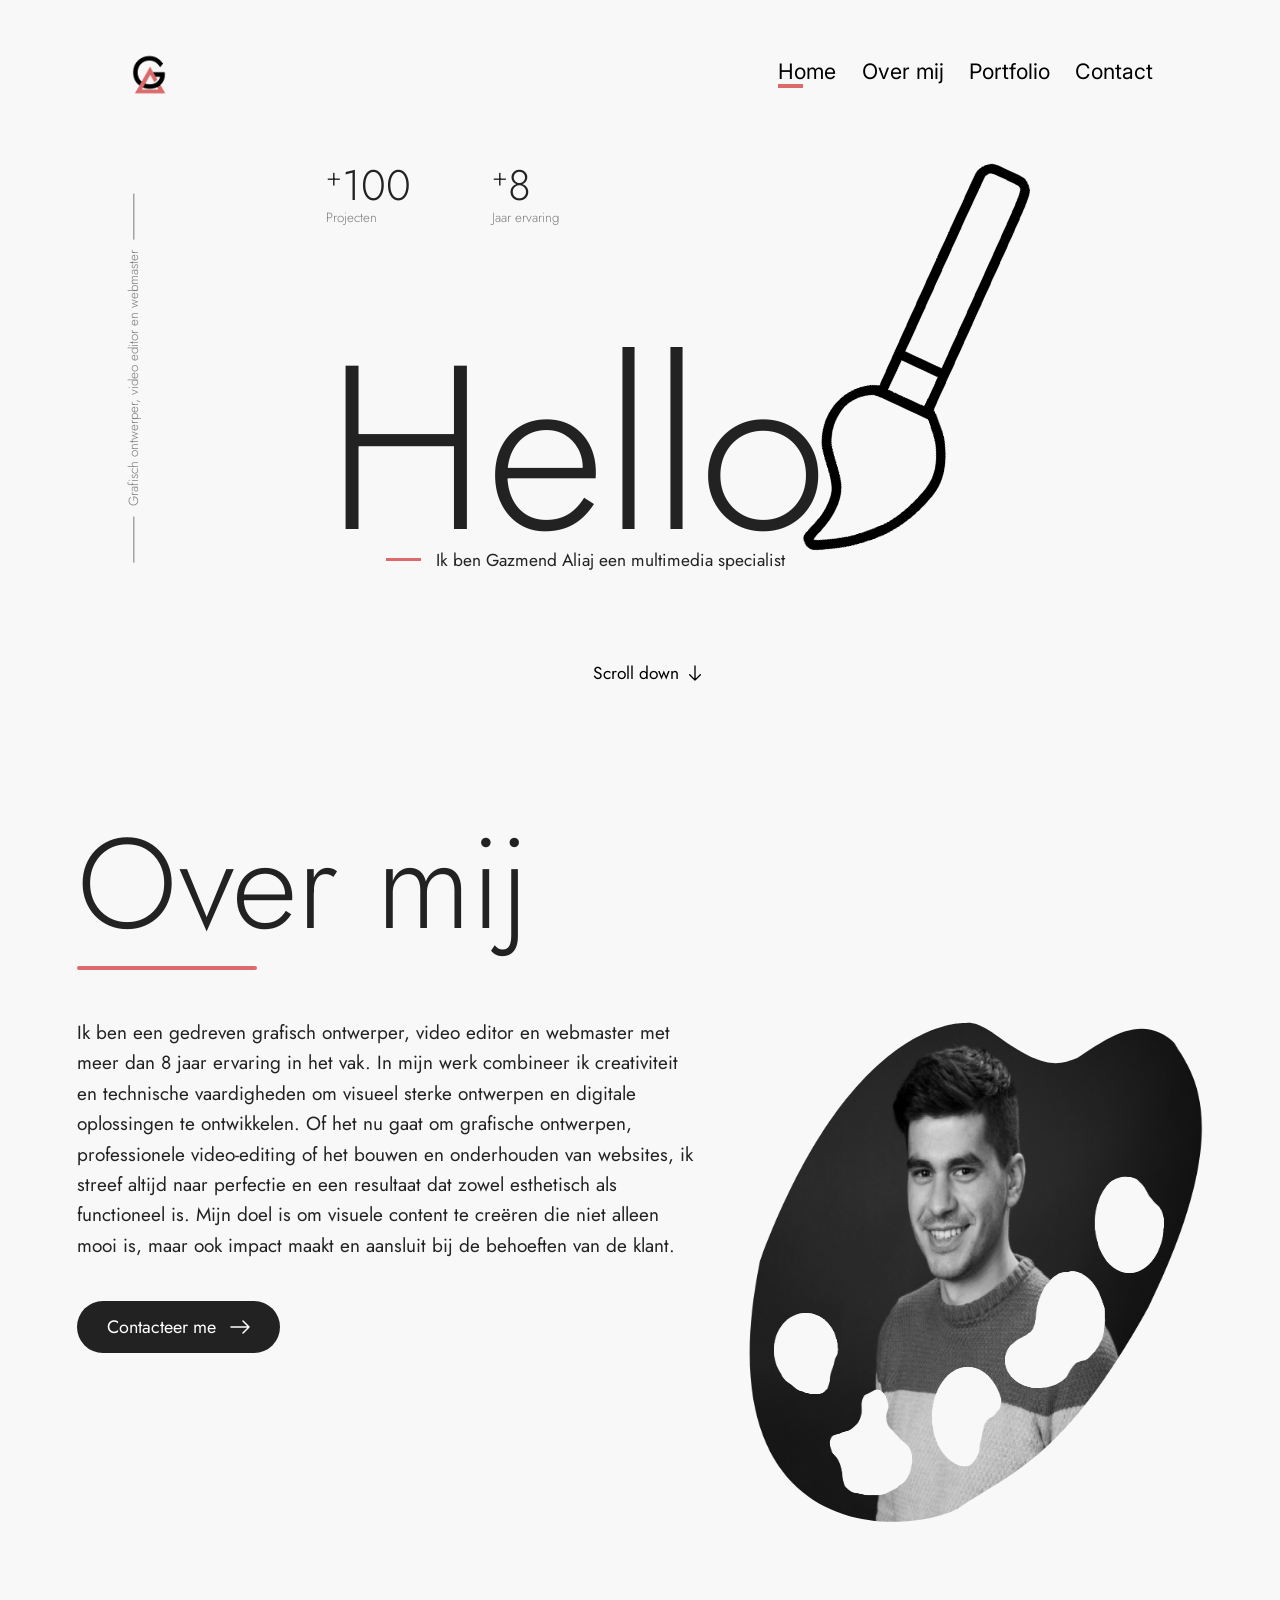
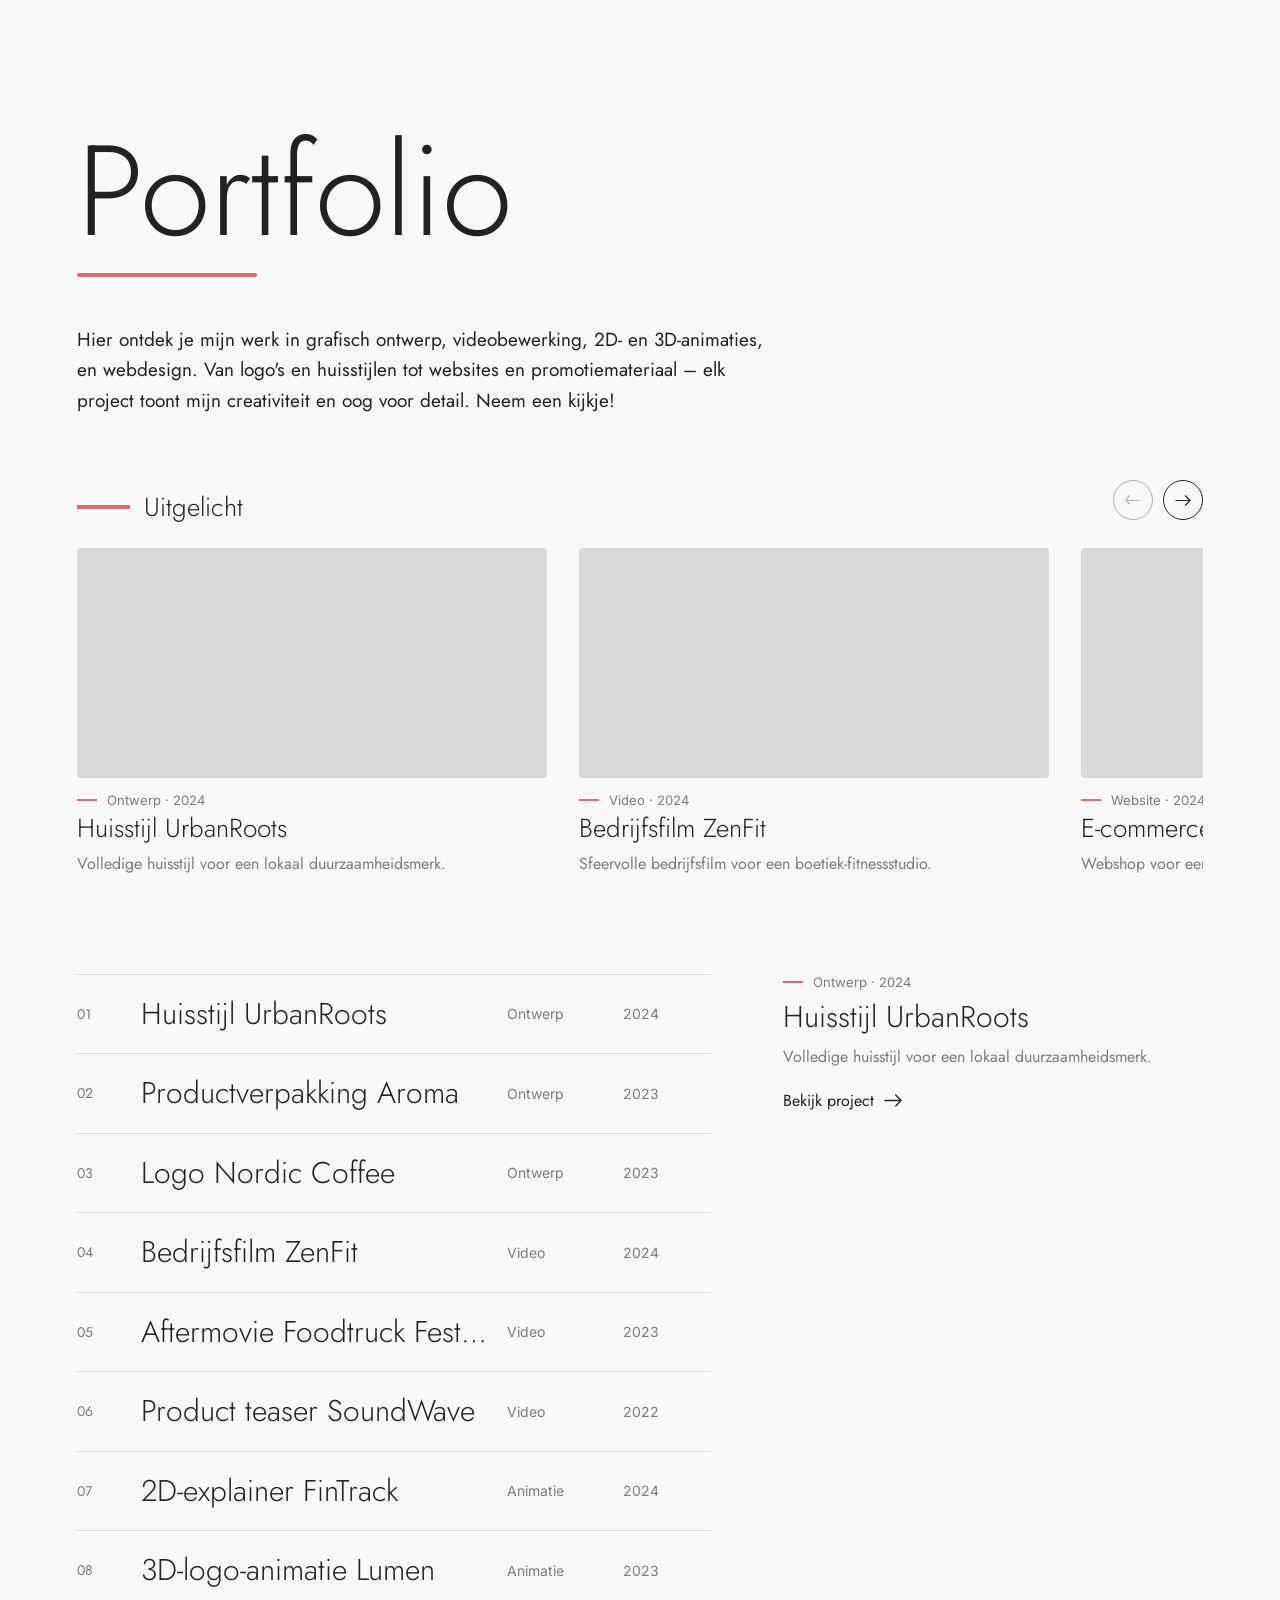
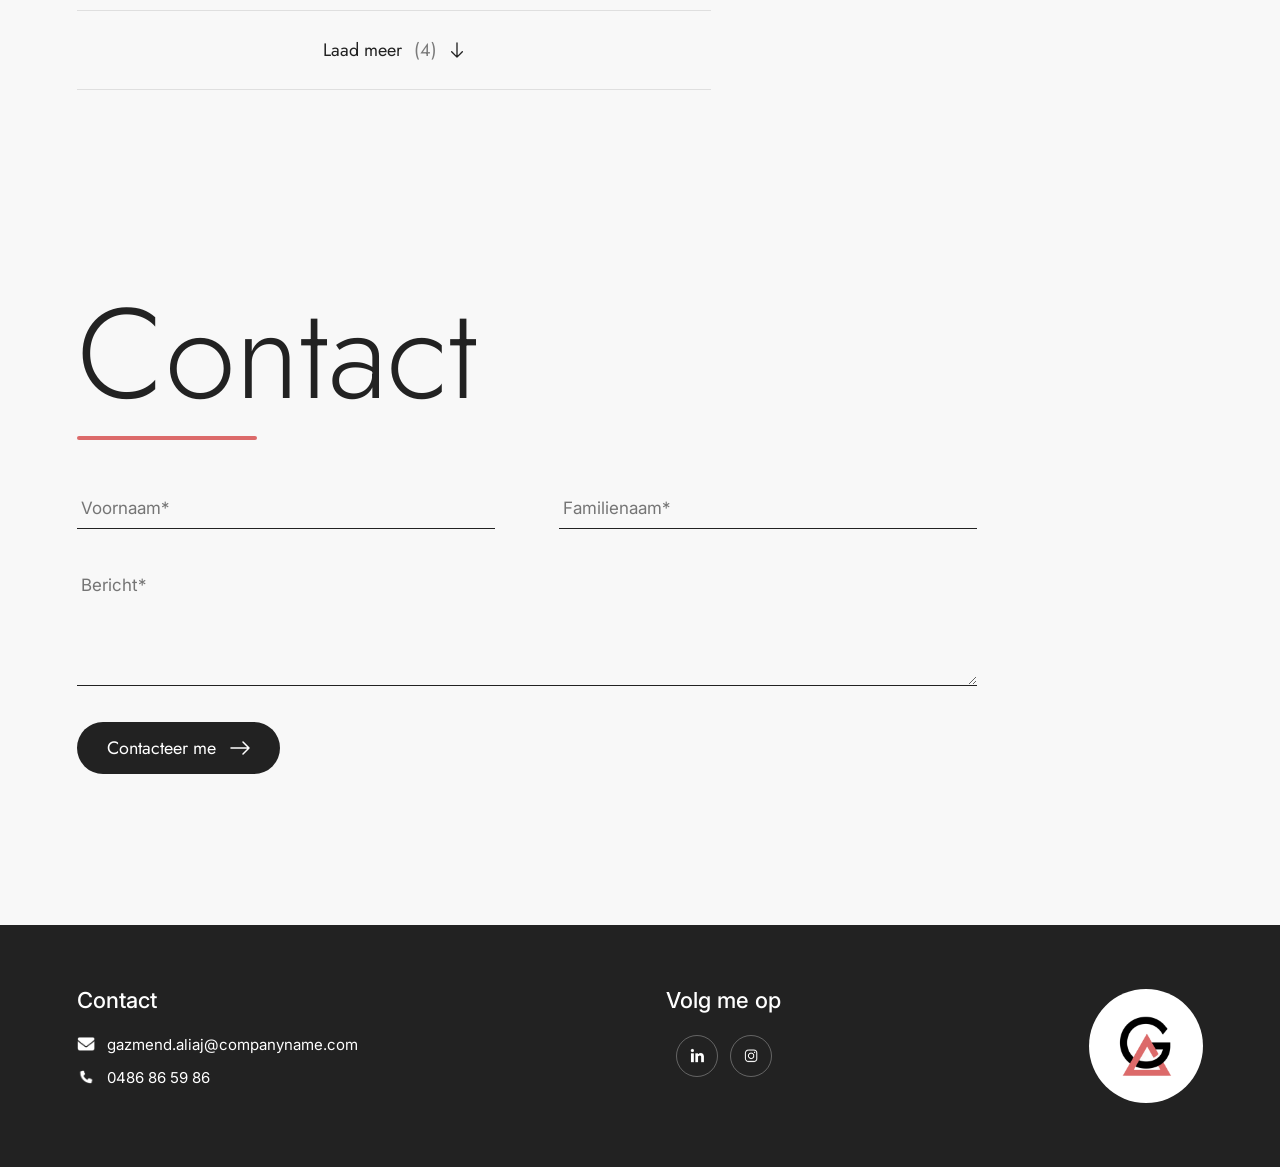
==== commit 66865814: "Add files via upload" ====
--- a/index.html
+++ b/index.html
@@ -35,6 +35,7 @@
 <main>
 
 <section class="hero" id="home">
+<div class="hero__block">
 <p class="hero__role">Grafisch ontwerper, video editor en webmaster</p>
 <div class="hero__stats">
 <div class="stat"><span class="stat__value"><span class="stat__plus">+</span>100</span><span class="stat__label">Projecten</span></div>
@@ -42,10 +43,11 @@
 </div>
 <div class="hero__main">
 <div class="hero__word">
-<img class="hero__brush" src="assets/hero-graphic.png" alt="" aria-hidden="true">
 <h1 class="hero__title">Hello</h1>
+<img class="hero__brush" src="assets/hero-graphic.png" width="900" height="900" alt="" aria-hidden="true">
 </div>
 <p class="hero__sub"><span class="dash"></span>Ik ben Gazmend Aliaj een multimedia specialist</p>
+</div>
 </div>
 <a class="scroll-down" href="#overmij">Scroll down<svg width="16" height="16" viewBox="0 0 18 18" fill="none" aria-hidden="true"><path d="M9 1v16M9 17l6-6M9 17l-6-6" stroke="currentColor" stroke-width="1.5" stroke-linecap="round" stroke-linejoin="round"/></svg></a>
 </section>
@@ -54,12 +56,12 @@
 <h2 class="section-title">Over mij</h2>
 <span class="title-rule"></span>
 <div class="about__grid">
-<img class="about__photo about__photo--mobile" src="assets/palet-foto.png" alt="Werkpalet van Gazmend Aliaj" loading="lazy">
+<img class="about__photo about__photo--mobile" src="assets/palet-foto.png" width="598" height="509" alt="Werkpalet van Gazmend Aliaj" loading="lazy">
 <div class="about__body">
 <p>Ik ben een gedreven grafisch ontwerper, video editor en webmaster met meer dan 8 jaar ervaring in het vak. In mijn werk combineer ik creativiteit en technische vaardigheden om visueel sterke ontwerpen en digitale oplossingen te ontwikkelen. Of het nu gaat om grafische ontwerpen, professionele video-editing of het bouwen en onderhouden van websites, ik streef altijd naar perfectie en een resultaat dat zowel esthetisch als functioneel is. Mijn doel is om visuele content te creëren die niet alleen mooi is, maar ook impact maakt en aansluit bij de behoeften van de klant.</p>
 <a class="btn" href="#contact">Contacteer me<svg width="20" height="14" viewBox="0 0 20 14" fill="none" aria-hidden="true"><path d="M1 7h18M13 1l6 6-6 6" stroke="currentColor" stroke-width="1.5" stroke-linecap="round" stroke-linejoin="round"/></svg></a>
 </div>
-<img class="about__photo about__photo--desktop" src="assets/palet-foto.png" alt="Werkpalet van Gazmend Aliaj" loading="lazy">
+<img class="about__photo about__photo--desktop" src="assets/palet-foto.png" width="598" height="509" alt="Werkpalet van Gazmend Aliaj" loading="lazy">
 </div>
 </section>
 
@@ -95,10 +97,10 @@
 <span class="title-rule"></span>
 <form class="form" id="contactForm" novalidate>
 <div class="form__row">
-<div class="field"><label for="voornaam">Voornaam*</label><input type="text" id="voornaam" name="voornaam" placeholder="Jouw naam*" required></div>
-<div class="field"><label for="familienaam">Familienaam*</label><input type="text" id="familienaam" name="familienaam" placeholder="Jouw familienaam*" required></div>
+<div class="field"><label class="visually-hidden" for="voornaam">Voornaam</label><input type="text" id="voornaam" name="voornaam" placeholder="Voornaam*" required></div>
+<div class="field"><label class="visually-hidden" for="familienaam">Familienaam</label><input type="text" id="familienaam" name="familienaam" placeholder="Familienaam*" required></div>
 </div>
-<div class="field"><label for="bericht">Bericht*</label><textarea id="bericht" name="bericht" rows="5" placeholder="Vul in uw bericht*" required></textarea></div>
+<div class="field"><label class="visually-hidden" for="bericht">Bericht</label><textarea id="bericht" name="bericht" rows="5" placeholder="Bericht*" required></textarea></div>
 <button class="btn" type="submit">Contacteer me<svg width="20" height="14" viewBox="0 0 20 14" fill="none" aria-hidden="true"><path d="M1 7h18M13 1l6 6-6 6" stroke="currentColor" stroke-width="1.5" stroke-linecap="round" stroke-linejoin="round"/></svg></button>
 <p class="form__status" role="status" id="formStatus"></p>
 </form>
--- a/css/style.css
+++ b/css/style.css
@@ -23,7 +23,7 @@
   --header-scrim:rgba(248,248,248,.9);
   --shadow-nav-sheet:0 8px 16px rgba(0,0,0,.06);
 
-  --hero-size:min(33vw,170px);
+  --hero-size:min(25vw,170px);
   --brush-size:calc(var(--hero-size) * .95);
 }
 
@@ -122,7 +122,7 @@
 .hero__word{position:relative;width:fit-content}
 /* The graphic is rotated about its centre and pulled in by .141x its width — half of what a
    -20deg rotation adds to each side — so the ROTATED edge meets the gutter, not the layout box. */
-.hero__brush{position:absolute;right:calc(var(--brush-size) * .141);top:calc(var(--hero-size) * -.30);width:var(--brush-size);height:auto;transform:rotate(-20deg);z-index:0;pointer-events:none}
+.hero__brush {position: absolute;right: calc(var(--brush-size) * -0.8);top: calc(var(--hero-size) * -0.8);width: var(--brush-size);height: auto;transform: rotate(-20deg);z-index: 0;pointer-events: none;}
 .hero__title{position:relative;z-index:1;margin:0;font-family:var(--font-display);font-weight:300;font-size:var(--hero-size);line-height:.9;letter-spacing:-.01em;color:var(--text-heading);white-space:nowrap}
 .hero__sub{display:flex;align-items:center;gap:12px;margin:18px 0 0;font-family:var(--font-display);font-size:17px;line-height:1.35;color:var(--text-body)}
 .hero__sub .dash{width:32px;height:3px}
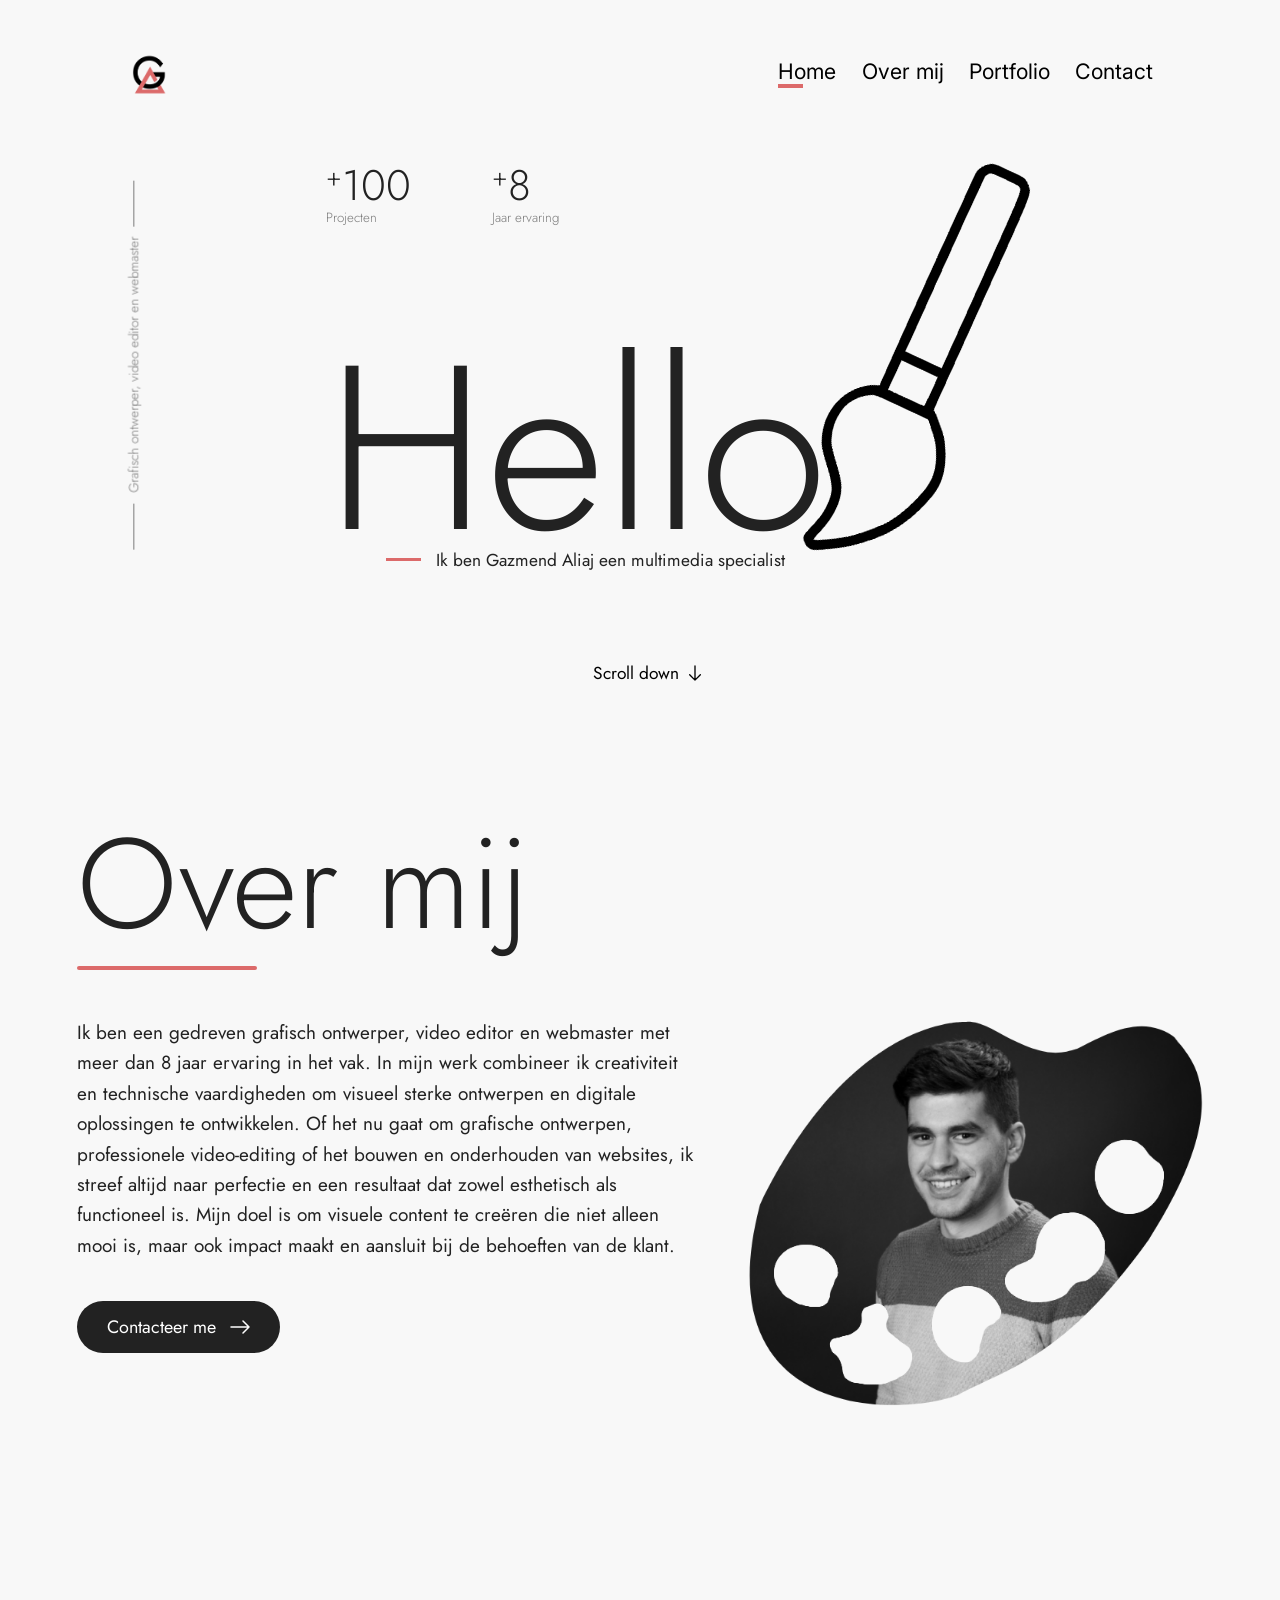
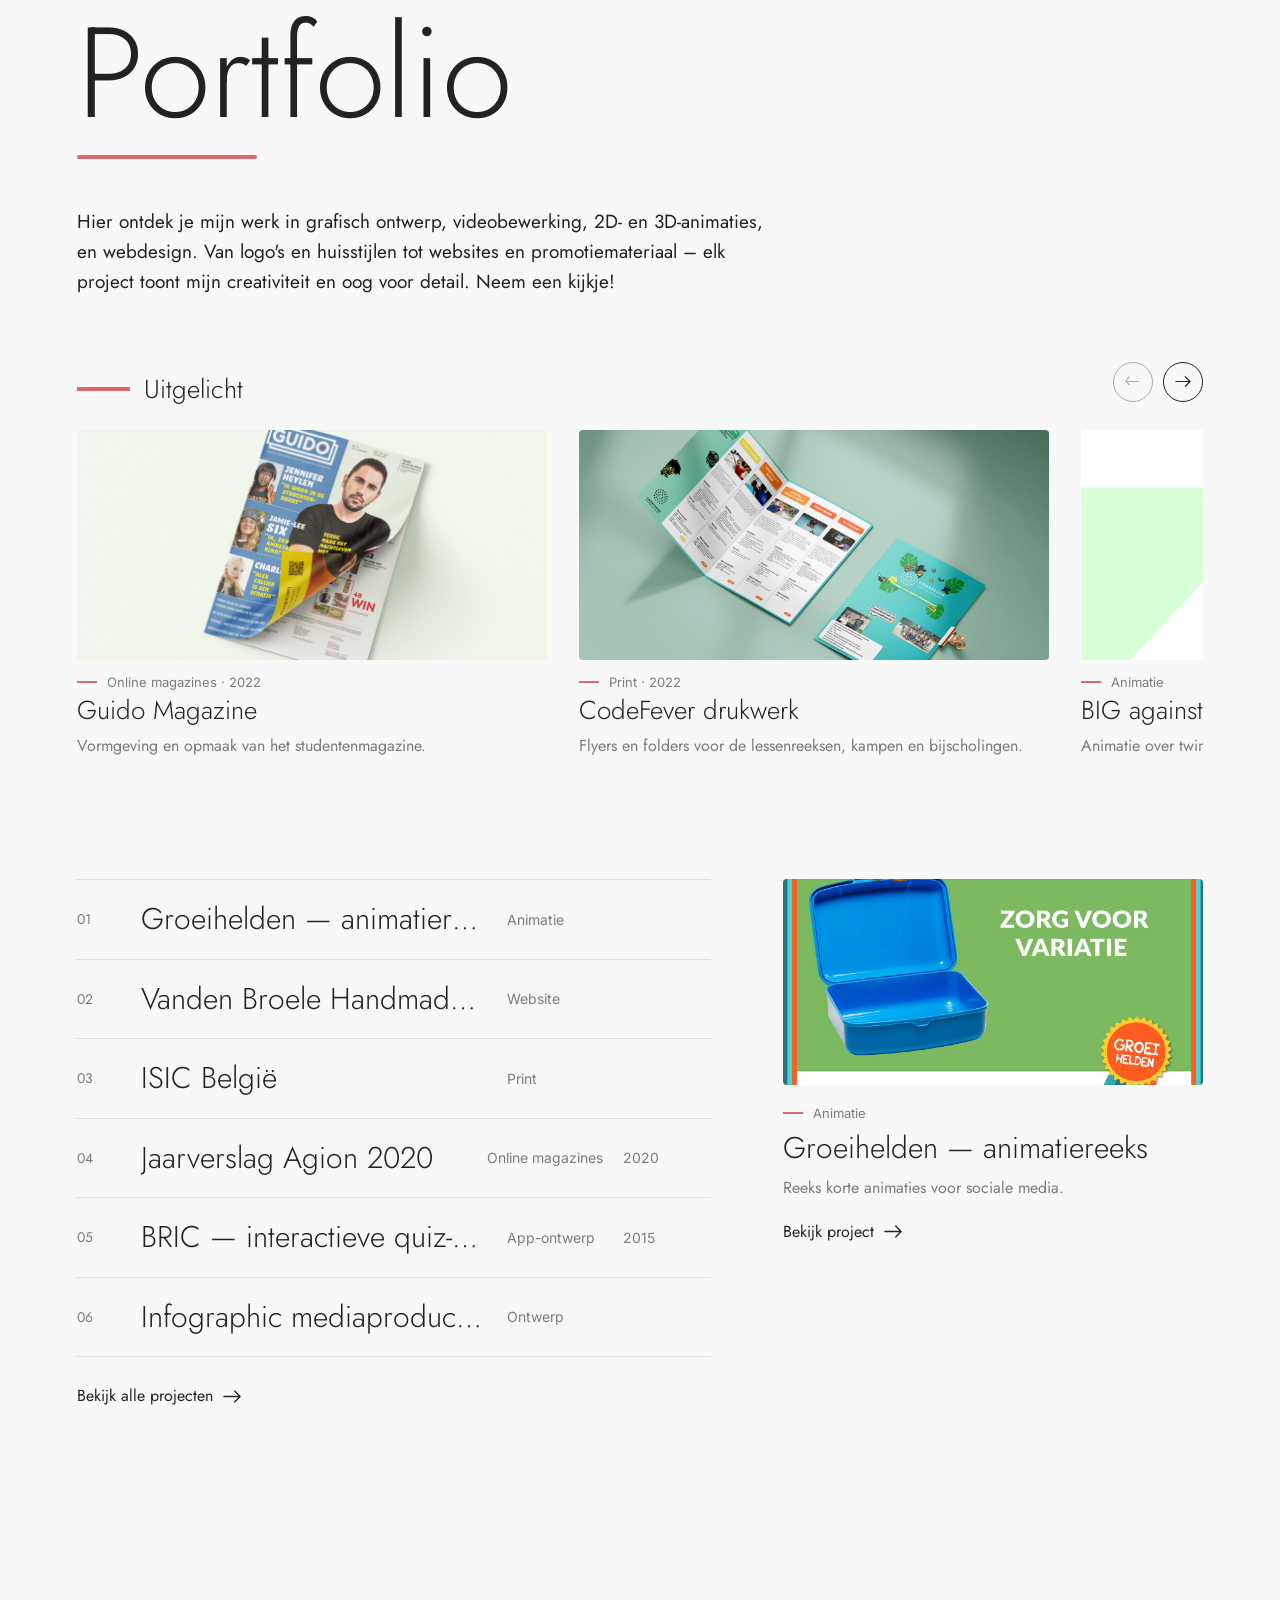
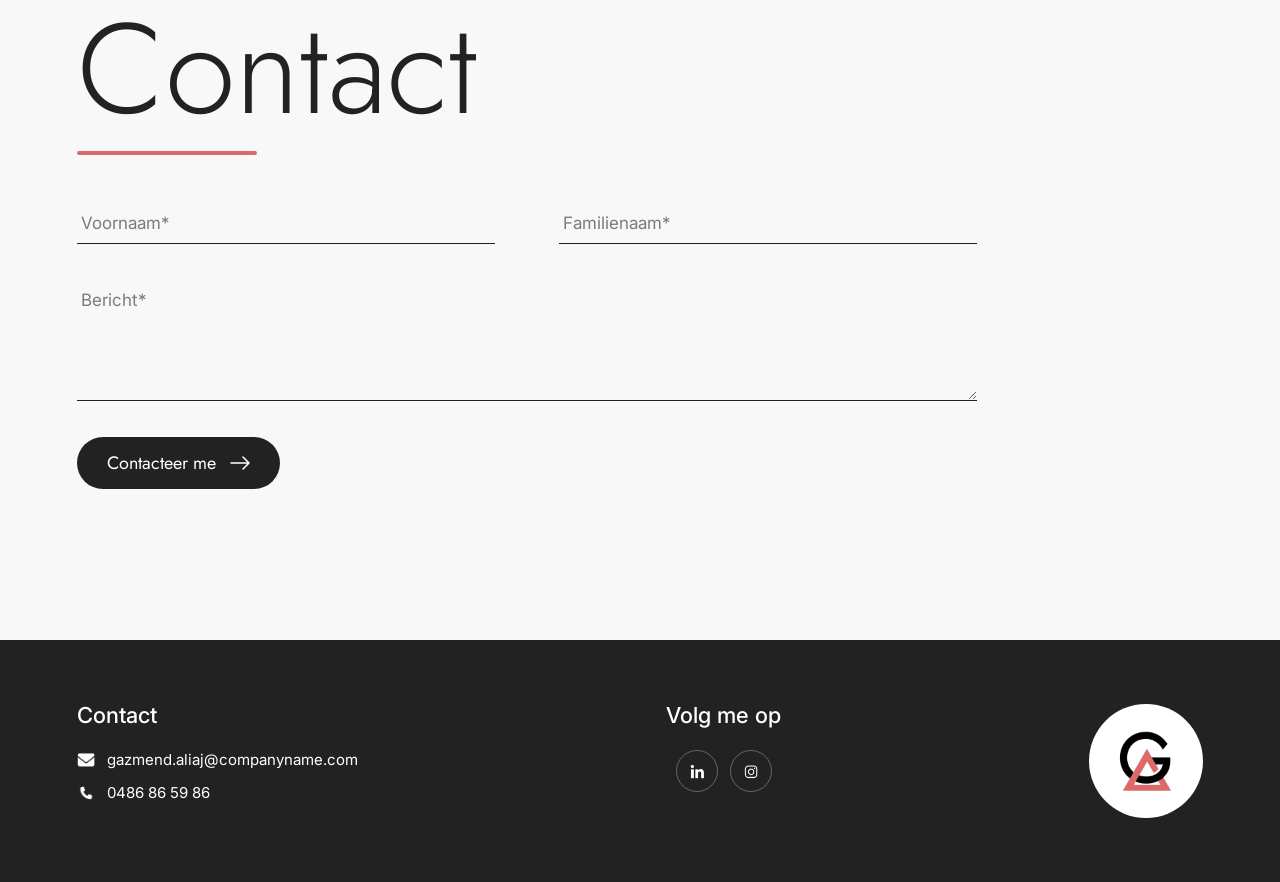
==== commit 2374ecf1: "Add files via upload" ====
--- a/index.html
+++ b/index.html
@@ -85,8 +85,7 @@
 <div class="index-wrap">
 <div>
 <div id="indexRows"></div>
-<button class="load-more" id="loadMore" hidden>Laad meer <span class="load-more__count" id="loadMoreCount"></span><svg width="16" height="16" viewBox="0 0 18 18" fill="none" aria-hidden="true"><path d="M9 1v16M9 17l6-6M9 17l-6-6" stroke="currentColor" stroke-width="1.5" stroke-linecap="round" stroke-linejoin="round"/></svg></button>
-<div class="index-foot" id="indexFoot" hidden><a class="arrow-link" href="projecten.html">Bekijk alle projecten<svg width="18" height="13" viewBox="0 0 20 14" fill="none" aria-hidden="true"><path d="M1 7h18M13 1l6 6-6 6" stroke="currentColor" stroke-width="1.5" stroke-linecap="round" stroke-linejoin="round"/></svg></a></div>
+<div class="index-foot" id="indexFoot"><a class="arrow-link" href="projecten.html">Bekijk alle projecten<svg width="18" height="13" viewBox="0 0 20 14" fill="none" aria-hidden="true"><path d="M1 7h18M13 1l6 6-6 6" stroke="currentColor" stroke-width="1.5" stroke-linecap="round" stroke-linejoin="round"/></svg></a></div>
 </div>
 <aside class="preview" id="preview" aria-live="polite"></aside>
 </div>
--- a/css/style.css
+++ b/css/style.css
@@ -17,23 +17,30 @@
   --font-ui:'Inter',-apple-system,BlinkMacSystemFont,'Segoe UI',Roboto,'Helvetica Neue',Arial,sans-serif;
 
   --side-pad:clamp(30px,6vw,198px);
+  /* Phone header height, driven by the 44px menu button plus 22px padding either side.
+     The hero subtracts this, so keep the two in step. */
+  --header-h:88px;
   --section-pad-y:clamp(48px,8vw,100px);
   --transition:200ms ease;
   --radius-thumb:4px;--radius-image:8px;--radius-photo:16px;--radius-pill:40px;
   --header-scrim:rgba(248,248,248,.9);
   --shadow-nav-sheet:0 8px 16px rgba(0,0,0,.06);
 
-  --hero-size:min(25vw,170px);
-  --brush-size:calc(var(--hero-size) * .95);
+  --hero-size:min(20vw,150px);
+  --brush-size:30vw;
+  --content-indent:12.7vw;
 }
 
 /* ==========================================================================
    Reset + base
    ========================================================================== */
 *,*::before,*::after{box-sizing:border-box}
-html{scroll-behavior:smooth}
+html{scroll-behavior:smooth;scroll-padding-top:var(--anchor-offset,0px)}
 body{margin:0;background:var(--surface-page);color:var(--text-body);font-family:var(--font-ui);-webkit-font-smoothing:antialiased}
-img{max-width:100%;display:block}
+img{max-width:100%;height:auto;display:block}
+/* Zonder dit verliezen de .hidden-secties hun verberging: een display in de stylesheet
+   weegt zwaarder dan de standaardregel van de browser voor [hidden]. */
+[hidden]{display:none!important}
 a{color:inherit;text-decoration:none;-webkit-tap-highlight-color:transparent}
 a:hover{color:var(--accent)}
 button{font:inherit}
@@ -70,18 +77,19 @@
 /* ==========================================================================
    Header + navigation
    ========================================================================== */
-.header{position:sticky;top:0;z-index:100;display:flex;align-items:center;justify-content:space-between;padding:16px var(--side-pad);background:var(--header-scrim);backdrop-filter:blur(8px);-webkit-backdrop-filter:blur(8px)}
-.header__logo img{height:34px;width:auto}
+.header{position:sticky;top:0;z-index:100;display:flex;align-items:center;justify-content:space-between;height:var(--header-h);padding:0 var(--side-pad);background:var(--header-scrim);backdrop-filter:blur(8px);-webkit-backdrop-filter:blur(8px)}
+.header__logo{display:flex}
+.header__logo img{height:36px;width:auto}
 .nav{display:none}
-.nav__link{position:relative;font-family:var(--font-ui);font-size:18px;line-height:1;color:var(--text-nav);padding-bottom:.25em}
+.nav__link{position:relative;font-family:var(--font-ui);font-size:18px;line-height:1;color:var(--text-nav);padding-bottom:.25em;white-space:nowrap}
 .nav__link::after{content:'';position:absolute;left:0;bottom:0;width:37px;height:3px;background:var(--accent);transform:scaleX(0);transform-origin:left;transition:transform var(--transition)}
 .nav__link:hover,.nav__link[aria-current='true']{color:var(--text-nav)}
 .nav__link:hover::after,.nav__link[aria-current='true']::after{transform:scaleX(1)}
 
-.menu-btn{width:44px;height:44px;border:none;background:none;cursor:pointer;padding:0;margin-right:-10px;display:flex;flex-direction:column;align-items:center;justify-content:center;gap:7px;position:relative;z-index:1002}
-.menu-btn span{display:block;width:26px;height:2px;background:var(--ga-ink);transition:transform var(--transition)}
-.menu-btn[aria-expanded='true'] span:first-child{transform:translateY(4.5px) rotate(45deg)}
-.menu-btn[aria-expanded='true'] span:last-child{transform:translateY(-4.5px) rotate(-45deg)}
+.menu-btn{width:45px;height:44px;border:none;background:none;cursor:pointer;padding:0;display:flex;flex-direction:column;align-items:center;justify-content:center;gap:12px;position:relative;z-index:1002}
+.menu-btn span{display:block;width:45px;height:3px;background:var(--ga-ink);transition:transform var(--transition)}
+.menu-btn[aria-expanded='true'] span:first-child{transform:translateY(7.5px) rotate(45deg)}
+.menu-btn[aria-expanded='true'] span:last-child{transform:translateY(-7.5px) rotate(-45deg)}
 
 .menu{position:fixed;inset:0;z-index:1001;background:var(--surface-page);display:flex;flex-direction:column;justify-content:space-between;padding:104px var(--side-pad) calc(32px + env(safe-area-inset-bottom,0px));opacity:0;transform:translateY(-8px);pointer-events:none;transition:opacity 220ms ease,transform 220ms ease}
 .menu[data-open='true']{opacity:1;transform:none;pointer-events:auto}
@@ -99,7 +107,7 @@
 .menu__foot a:last-child{color:var(--text-muted)}
 
 @media (min-width:721px){
-  .header{padding:4.167vw 9.896vw 2.604vw 10.313vw}
+  .header{padding:4.167vw 9.896vw 2.604vw 10.313vw;height:auto}
   .header__logo img{height:3.333vw}
   .nav{display:flex;gap:1.979vw;align-items:flex-end}
   .nav__link{font-size:1.667vw}
@@ -108,45 +116,55 @@
 }
 
 /* ==========================================================================
-   Hero — mobile first, then the 1920 Figma grid
-   ========================================================================== */
-.hero{position:relative;min-height:calc(100svh - 66px);overflow:hidden;display:flex;flex-direction:column;padding:20px var(--side-pad)}
-.hero__role{display:flex;align-items:center;gap:10px;flex-wrap:wrap;font-family:var(--font-display);font-weight:300;font-size:13px;line-height:1;color:var(--text-muted)}
-.hero__role::before,.hero__role::after{content:'';width:22px;height:1px;background:var(--ga-grey);flex:none}
-.hero__stats{display:flex;gap:40px;margin-top:26px}
+   Hero
+   --------------------------------------------------------------------------
+   Phone values are measured off the Figma frame "Homepage Smartphone"
+   (393px wide) and written as vw, so 1vw == 3.93 design px. Above 721px the
+   layout switches to the 1920 desktop frame, where 1vw == 19.2 design px.
+   ========================================================================== */
+.hero{position:relative;min-height:calc(100svh - var(--header-h));overflow:hidden;display:flex;flex-direction:column;justify-content:center;padding:0 0 82px}
+.hero__block{position:relative;width:100%}
+/* Het penseel hangt aan het woord zelf: het begint net na de laatste o en steekt er
+   bovenuit, achter de tekst. Zo blijft de verhouding kloppen op elke schermbreedte. */
+.hero__word{position:relative;width:fit-content}
+.hero__brush{position:absolute;left:100%;top:calc(var(--hero-size) * -.55);width:var(--brush-size);height:auto;transform:rotate(-14deg);transform-origin:0 100%;z-index:0;pointer-events:none}
+.hero__title{position:relative;z-index:1;margin:0;font-family:var(--font-display);font-weight:300;font-size:var(--hero-size);line-height:.9;letter-spacing:-.01em;color:var(--text-heading);white-space:nowrap}
+.about__photo{height:auto}
+.hero__role{position:relative;z-index:1;display:flex;align-items:center;gap:3.56vw;padding:0 4.58vw;margin:0;font-family:var(--font-display);font-weight:300;font-size:min(2.8vw,15px);line-height:1;color:var(--text-muted);white-space:nowrap}
+.hero__role::before,.hero__role::after{content:'';height:2px;background:var(--ga-grey);flex:1}
+.hero__stats{position:relative;z-index:1;display:flex;gap:15vw;margin:10vw 0 0;padding-left:var(--content-indent)}
 .stat{display:flex;flex-direction:column}
-.stat__value{font-family:var(--font-display);font-weight:300;font-size:40px;line-height:1;color:var(--text-heading);display:flex;align-items:flex-start;white-space:nowrap}
-.stat__plus{font-size:.625em;line-height:1}
-.stat__label{font-family:var(--font-display);font-weight:300;font-size:14px;line-height:1;color:var(--text-muted);margin-top:.3em}
-.hero__main{margin-top:auto}
-.hero__word{position:relative;width:fit-content}
-/* The graphic is rotated about its centre and pulled in by .141x its width — half of what a
-   -20deg rotation adds to each side — so the ROTATED edge meets the gutter, not the layout box. */
-.hero__brush {position: absolute;right: calc(var(--brush-size) * -0.8);top: calc(var(--hero-size) * -0.8);width: var(--brush-size);height: auto;transform: rotate(-20deg);z-index: 0;pointer-events: none;}
-.hero__title{position:relative;z-index:1;margin:0;font-family:var(--font-display);font-weight:300;font-size:var(--hero-size);line-height:.9;letter-spacing:-.01em;color:var(--text-heading);white-space:nowrap}
-.hero__sub{display:flex;align-items:center;gap:12px;margin:18px 0 0;font-family:var(--font-display);font-size:17px;line-height:1.35;color:var(--text-body)}
-.hero__sub .dash{width:32px;height:3px}
-.scroll-down{display:inline-flex;align-items:center;gap:.5em;font-family:var(--font-display);font-size:15px;line-height:1;color:var(--text-nav);white-space:nowrap;margin-top:auto;padding-top:32px;align-self:center}
+.stat__value{font-family:var(--font-display);font-weight:300;font-size:min(10.69vw,56px);line-height:1;color:var(--text-heading);display:flex;align-items:flex-start;white-space:nowrap}
+/* The plus hangs into the left margin so the digits line up with "Hello". The offset is the
+   plus's own rendered advance (~0.59 of its reduced em), not a full em. */
+.stat__plus{font-size:.625em;line-height:1;margin-left:-.59em}
+.stat__label{font-family:var(--font-display);font-weight:300;font-size:min(3.05vw,16px);line-height:1;color:var(--text-muted);margin-top:.3em;white-space:nowrap}
+.hero__main{position:relative;z-index:1;margin:5vw 0 0;padding-left:var(--content-indent)}
+.hero__sub{display:flex;align-items:center;gap:1.5vw;margin:7.5vw 0 0;font-family:var(--font-display);font-size:min(2.8vw,15px);line-height:1.35;color:var(--text-body)}
+.hero__sub .dash{width:4.58vw;height:2px}
+.scroll-down{position:absolute;left:0;right:0;bottom:34px;display:flex;align-items:center;justify-content:center;gap:.5em;font-family:var(--font-display);font-size:min(3.56vw,17px);line-height:1;color:var(--text-nav);white-space:nowrap}
 .scroll-down svg{animation:ga-bob 1.8s ease-in-out infinite}
 @keyframes ga-bob{0%,100%{transform:translateY(0)}50%{transform:translateY(5px)}}
 
 @media (min-width:721px){
-  /* Coordinates from the Figma frame divided by 19.2, so 1vw == 19.2 design px. */
+  /* Coordinates from the Figma desktop frame divided by 19.2. */
   .hero{display:block;height:46.146vw;min-height:420px;padding:0}
-  .hero__role{position:absolute;left:10.469vw;top:18.386vw;transform:translate(-50%,-50%) rotate(-90deg);white-space:nowrap;flex-wrap:nowrap;font-size:1.042vw;gap:.833vw}
-  .hero__role::before,.hero__role::after{width:3.594vw;height:.104vw}
-  .hero__stats{position:absolute;left:25.469vw;top:2.708vw;gap:6.302vw;margin:0}
+  .hero__block{position:static;width:auto}
+  .hero__role{position:absolute;left:10.469vw;top:18.386vw;transform:translate(-50%,-50%) rotate(-90deg);padding:0;margin:0;font-size:1.042vw;gap:.833vw}
+  .hero__role::before,.hero__role::after{flex:none;width:3.594vw;height:.104vw}
+  .hero__stats{position:absolute;left:25.469vw;top:2.708vw;gap:6.302vw;margin:0;padding:0}
   .stat__value{font-size:3.333vw}
+  .stat__plus{margin-left:0}
   .stat__label{font-size:1.042vw}
-  .hero__main{position:absolute;left:25.469vw;top:16.667vw;margin:0}
+  .hero__main{position:absolute;left:25.469vw;top:16.667vw;margin:0;padding:0}
   .hero__word{position:static}
-  /* .hero__main is the containing block here, so the Figma coordinates are offset by its own
-     position (25.469vw, 16.667vw). */
+  /* .hero__main is hier het referentiekader, dus de Figma-coördinaten zijn verminderd
+     met de eigen positie van .hero__main (25.469vw, 16.667vw). */
   .hero__brush{position:absolute;left:29.114vw;top:-6.991vw;right:auto;width:26.042vw;height:26.042vw;transform:rotate(-20deg);transform-origin:0 0}
   .hero__title{font-size:18.229vw;letter-spacing:-.005em}
   .hero__sub{position:absolute;left:4.687vw;top:16.041vw;margin:0;font-size:1.354vw;gap:1.146vw;white-space:nowrap}
   .hero__sub .dash{width:2.76vw;height:.208vw}
-  .scroll-down{position:absolute;left:46.302vw;top:41.771vw;margin:0;padding:0;font-size:1.354vw}
+  .scroll-down{position:absolute;left:46.302vw;right:auto;top:41.771vw;bottom:auto;font-size:1.354vw}
 }
 
 /* ==========================================================================
@@ -172,7 +190,7 @@
 .rail__title .dash{width:32px;height:4px}
 .rail__title h3{font-family:var(--font-display);font-weight:300;font-size:21px;line-height:1;margin:0;color:var(--text-heading)}
 .rail__controls{display:none;gap:10px;flex:none}
-.rail__track{display:flex;gap:16px;overflow-x:auto;scroll-snap-type:x mandatory;padding-bottom:8px;scrollbar-width:none;margin-inline:calc(var(--side-pad) * -1);padding-inline:var(--side-pad)}
+.rail__track{display:flex;gap:16px;overflow-x:auto;scroll-snap-type:x mandatory;padding-bottom:8px;scrollbar-width:none}
 .rail__track::-webkit-scrollbar{height:0}
 .rail__hint{margin:12px 0 0;font-family:var(--font-ui);font-size:12px;color:var(--text-muted)}
 .card{flex:0 0 min(78vw,340px);scroll-snap-align:start;display:flex;flex-direction:column;color:var(--text-body)}
@@ -187,7 +205,7 @@
   .rail__title .dash{width:53px}
   .rail__title h3{font-size:26px}
   .rail__controls{display:flex}
-  .rail__track{gap:32px;margin-inline:0;padding-inline:0}
+  .rail__track{gap:32px}
   .rail__hint{display:none}
   .card{flex:0 0 470px}
 }
@@ -195,13 +213,16 @@
 /* ==========================================================================
    Project index
    ========================================================================== */
-.index-wrap{display:grid;gap:72px;align-items:start}
-.row{display:grid;grid-template-columns:32px minmax(0,1fr) 20px;align-items:center;gap:14px;border-top:1px solid var(--hairline);padding:18px 0;color:var(--text-body)}
+.index-wrap{display:grid;gap:40px;align-items:start}
+.row{display:grid;grid-template-columns:32px 76px minmax(0,1fr) 20px;align-items:center;gap:14px;border-top:1px solid var(--hairline);padding:18px 0;color:var(--text-body)}
+/* Kleine thumbnail in de rij — vervalt zodra het previewpaneel ernaast past. */
+.row__thumb{aspect-ratio:47/23;background:var(--surface-placeholder);background-size:cover;background-position:center;border-radius:var(--radius-thumb);transition:filter var(--transition)}
+.row:hover .row__thumb{filter:brightness(.94)}
 .row:last-of-type{border-bottom:1px solid var(--hairline)}
 .row__n{font-family:var(--font-display);font-size:14px;color:var(--text-muted);transition:color var(--transition)}
 .row:hover .row__n{color:var(--accent)}
 .row__main{min-width:0}
-.row__title{display:block;font-family:var(--font-display);font-weight:300;font-size:22px;line-height:1.15;color:var(--text-heading);overflow:hidden;text-overflow:ellipsis;white-space:nowrap;transition:transform var(--transition)}
+.row__title{display:block;font-family:var(--font-display);font-weight:300;font-size:22px;line-height:1.15;color:var(--text-heading);transition:transform var(--transition)}
 .row:hover .row__title{transform:translateX(8px)}
 .row__meta{display:block;margin-top:6px;font-family:var(--font-ui);font-size:14px;color:var(--text-muted)}
 .row__cat,.row__year{display:none;font-family:var(--font-ui);font-size:14px;color:var(--text-muted);white-space:nowrap}
@@ -213,20 +234,41 @@
 .index-foot{padding:28px 0 0}
 .preview{display:none}
 @media (min-width:721px){
-  .row{grid-template-columns:44px minmax(0,1fr) auto auto 24px;gap:20px;padding:22px 0}
+  .row{grid-template-columns:44px 108px minmax(0,1fr) auto auto 24px;gap:20px;padding:22px 0}
   .row__title{font-size:30px}
   .row__meta{display:none}
   .row__cat{display:block;min-width:96px}
   .row__year{display:block;min-width:44px}
   .row__arrow{opacity:0}
 }
+@media (min-width:900px){
+  /* Het previewpaneel neemt de taak van de rij-thumbnail over. Categorie en jaar
+     verhuizen mee naar het paneel, zodat de titel de volle breedte houdt. */
+  .row{grid-template-columns:44px minmax(0,1fr) 24px}
+  .row__thumb,.row__cat,.row__year{display:none}
+  .row__meta{display:block}
+  .index-wrap{grid-template-columns:minmax(0,1fr) minmax(0,300px);gap:40px}
+  .preview{display:block;position:sticky;top:140px;min-width:0}
+  /* Enkel de anker rond de thumbnail moet block worden, anders lost de aspect-ratio niet
+     op. De "Bekijk project"-link eronder blijft inline-flex, zodat zijn gap werkt. */
+  .preview>a:first-of-type{display:block}
+  .preview__thumb{display:block;aspect-ratio:47/23;background:var(--surface-placeholder);background-size:cover;background-position:center;border-radius:var(--radius-thumb);margin-bottom:16px}
+  .preview__meta{display:flex;align-items:center;gap:10px;margin-bottom:8px;font-family:var(--font-ui);font-size:13px;color:var(--text-muted)}
+  .preview h3{font-family:var(--font-display);font-weight:300;font-size:24px;line-height:1.15;margin:0 0 8px;color:var(--text-heading)}
+  .preview p{font-family:var(--font-display);font-size:15px;line-height:1.5;color:var(--text-muted);margin:0 0 16px}
+}
 @media (min-width:1101px){
-  .index-wrap{grid-template-columns:minmax(0,1fr) minmax(0,420px)}
-  .preview{display:block;position:sticky;top:140px;min-width:0}
-  .preview__thumb{aspect-ratio:47/23;background:var(--surface-placeholder);background-size:cover;background-position:center;border-radius:var(--radius-thumb);margin-bottom:20px}
-  .preview__meta{display:flex;align-items:center;gap:10px;margin-bottom:10px;font-family:var(--font-ui);font-size:13px;color:var(--text-muted)}
-  .preview h3{font-family:var(--font-display);font-weight:300;font-size:30px;line-height:1.15;margin:0 0 10px;color:var(--text-heading)}
-  .preview p{font-family:var(--font-display);font-size:16px;line-height:1.6;color:var(--text-muted);margin:0 0 20px}
+  /* Vanaf hier is er plaats voor de kolommen categorie en jaar naast de titel. Die
+     concurreren met de titel, dus krijgt die hier — en enkel hier — een afkapping. */
+  .row{grid-template-columns:44px minmax(0,1fr) auto auto 24px}
+  .row__title{overflow:hidden;text-overflow:ellipsis;white-space:nowrap}
+  .row__cat,.row__year{display:block}
+  .row__meta{display:none}
+  .index-wrap{grid-template-columns:minmax(0,1fr) minmax(0,420px);gap:72px}
+  .preview__thumb{margin-bottom:20px}
+  .preview__meta{margin-bottom:10px}
+  .preview h3{font-size:30px;margin-bottom:10px}
+  .preview p{font-size:16px;line-height:1.6;margin-bottom:20px}
 }
 
 /* ==========================================================================
@@ -248,8 +290,10 @@
 .form{max-width:900px}
 .form__row{display:grid;grid-template-columns:1fr}
 .field{display:flex;flex-direction:column;gap:10px;margin-bottom:clamp(26px,5vw,36px);min-width:0}
+/* De labels staan enkel nog voor schermlezers; de placeholder draagt het opschrift. */
 .field label{font-family:var(--font-ui);font-size:clamp(16px,3.8vw,18px);color:var(--text-body)}
 .field input,.field textarea{border:none;border-bottom:1px solid var(--line-field);border-radius:0;background:transparent;padding:10px 4px;font-family:var(--font-ui);font-size:17px;color:var(--text-body);width:100%;min-width:0;outline:none;-webkit-appearance:none;transition:border-color var(--transition)}
+.field input::placeholder,.field textarea::placeholder{color:var(--text-muted);opacity:1}
 .field textarea{resize:vertical}
 .field input:focus,.field textarea:focus{border-bottom-color:var(--accent)}
 .form__status{margin-top:16px;font-size:15px;color:var(--text-muted);min-height:20px}
@@ -291,15 +335,62 @@
 .project__title{font-family:var(--font-display);font-weight:300;font-size:clamp(34px,9vw,110px);line-height:1;margin:0 0 18px}
 .project__hero{padding:0 var(--side-pad)}
 .block{width:100%;background:var(--surface-placeholder);background-size:cover;background-position:center;border-radius:var(--radius-image)}
+/* Voor schermafbeeldingen: volledig tonen op een witte grond, nooit snijden. */
+.block--contain{background-size:contain;background-repeat:no-repeat;background-color:var(--ga-white)}
+/* De hero-verhouding is een terugval: project.js overschrijft hem met de echte
+   verhouding van het beeld zodra een project een ratio meegeeft. */
 .project__hero .block{aspect-ratio:4/3}
+/* Doorbladerbare publicatie in plaats van een schermafbeelding. De padding-top houdt de
+   verhouding vast zonder vaste hoogte, zodat het op telefoon niet te laag wordt. */
+.embed{position:relative;padding-top:max(60%,324px);width:100%;height:0;border-radius:var(--radius-image);overflow:hidden;background:var(--surface-placeholder)}
+.embed--video{padding-top:56.25%}
+.embed iframe{position:absolute;inset:0;width:100%;height:100%;border:0}
+.project__embed{display:grid;gap:20px;padding:0 var(--side-pad) clamp(24px,5vw,56px)}
+.project__embed h2{font-family:var(--font-display);font-weight:300;font-size:clamp(24px,6vw,36px);margin:0}
 .project__body{display:grid;gap:28px;padding:clamp(36px,8vw,100px) var(--side-pad)}
 .project__body h2{font-family:var(--font-display);font-weight:300;font-size:clamp(24px,6vw,36px);margin:0 0 16px}
 .project__body p{font-family:var(--font-display);font-size:clamp(16px,4vw,19px);line-height:1.7;margin:0}
+.project__actions{display:flex;flex-wrap:wrap;align-items:center;gap:20px;margin-top:32px}
+.figure{margin:0}
+/* Staande beelden (posters, banners, telefoonschermen) blijven op posterformaat, ook als
+   ze alleen in hun raster staan. */
+/* Een staande hero blijft op posterformaat en wordt nooit boven zijn eigen
+   pixelbreedte opgeblazen: --hero-max komt uit de opgegeven verhouding. */
+.project__hero--portrait .block{max-width:min(100%,var(--hero-max,620px));margin:0 auto}
+.figure--portrait{max-width:400px}
+.figure--square{max-width:400px}
+/* Een beeld met een eigen verhouding bepaalt zelf zijn hoogte; de vaste 260px hieronder
+   geldt alleen voor beelden zonder opgegeven verhouding. */
+.process__grid .figure--portrait .block,.process__grid .figure--square .block,.process__grid .figure--ratio .block{min-height:0}
+.figure figcaption{margin-top:10px;font-family:var(--font-ui);font-size:13px;color:var(--text-muted);line-height:1.4}
+/* Volledige-paginacaptures: eigen rij, en een schuifkader zodat een pagina van 6000px de
+   projectpagina niet onleesbaar lang maakt. In de galerij blijft de breedte begrensd omdat
+   de capture daar naast telefoonschermen staat; in een procesblok krijgt hij alle ruimte,
+   want daar is hij het onderwerp van het blok. */
+.figure--tall{grid-column:1 / -1;max-width:420px}
+.process__grid .figure--tall{max-width:none}
+.scrollframe{max-height:70vh;overflow-y:auto;border-radius:var(--radius-image);background:var(--ga-white);box-shadow:inset 0 0 0 1px var(--hairline)}
+.process__grid .scrollframe{max-height:80vh}
+.scrollframe img{width:100%;height:auto;display:block}
 .facts{display:grid;grid-template-columns:repeat(auto-fit,minmax(120px,1fr));gap:18px;margin:0;border-top:1px solid var(--hairline);padding-top:22px}
 .facts dt{font-family:var(--font-ui);font-size:13px;color:var(--text-muted);margin-bottom:4px}
 .facts dd{font-family:var(--font-ui);font-size:16px;margin:0;color:var(--text-body)}
 .project__gallery{padding:0 var(--side-pad) clamp(40px,8vw,100px);display:grid;grid-template-columns:1fr;gap:16px}
 .project__gallery .block{aspect-ratio:4/3}
+.project__gallery--phones{grid-template-columns:repeat(auto-fit,minmax(150px,1fr));gap:16px}
+.project__gallery--phones .block{aspect-ratio:9/16;background-size:contain;background-repeat:no-repeat;background-color:var(--ga-white)}
+/* Eén beeld hoeft de rij niet te vullen — een volledige-paginacapture blijft zo leesbaar. */
+.project__gallery--single{justify-items:center}
+.project__gallery--single .figure{max-width:520px}
+
+/* Procesblokken — moodboards, styletiles, personas */
+.project__process{padding:0 var(--side-pad) clamp(40px,8vw,100px)}
+.project__process>h2{font-family:var(--font-display);font-weight:300;font-size:clamp(28px,7vw,44px);margin:0 0 8px}
+.process{padding-top:clamp(28px,4vw,44px);border-top:1px solid var(--hairline);margin-top:clamp(28px,4vw,44px)}
+.process h3{font-family:var(--font-display);font-weight:300;font-size:clamp(21px,5vw,28px);margin:0 0 10px}
+.process p{font-family:var(--font-display);font-size:clamp(15px,3.8vw,17px);line-height:1.6;color:var(--text-muted);margin:0 0 24px;max-width:640px}
+.process__grid{display:grid;grid-template-columns:1fr;gap:16px}
+.process__grid .block{aspect-ratio:auto;min-height:180px;background-size:contain;background-repeat:no-repeat;background-position:center;background-color:var(--ga-white)}
 .cta-band{background:var(--surface-inverse);color:var(--text-inverse);padding:clamp(44px,8vw,88px) var(--side-pad);text-align:center;display:flex;flex-direction:column;align-items:center;gap:24px}
 .cta-band p{font-family:var(--font-display);font-weight:300;font-size:clamp(24px,6.5vw,44px);margin:0}
 .project__nav{display:flex;justify-content:space-between;gap:20px;padding:clamp(28px,5vw,48px) var(--side-pad)}
@@ -308,4 +399,7 @@
   .project__body{grid-template-columns:minmax(0,2fr) minmax(0,1fr);gap:clamp(32px,6vw,64px)}
   .facts{display:flex;flex-direction:column;gap:20px;border-top:none;border-left:1px solid var(--hairline);padding:0 0 0 clamp(20px,3vw,32px)}
   .project__gallery{grid-template-columns:repeat(auto-fit,minmax(260px,1fr));gap:24px}
-}
+  .project__gallery--phones{grid-template-columns:repeat(5,1fr);gap:20px}
+  .process__grid{grid-template-columns:repeat(auto-fit,minmax(280px,1fr));gap:24px}
+  .process__grid .block{min-height:260px}
+}
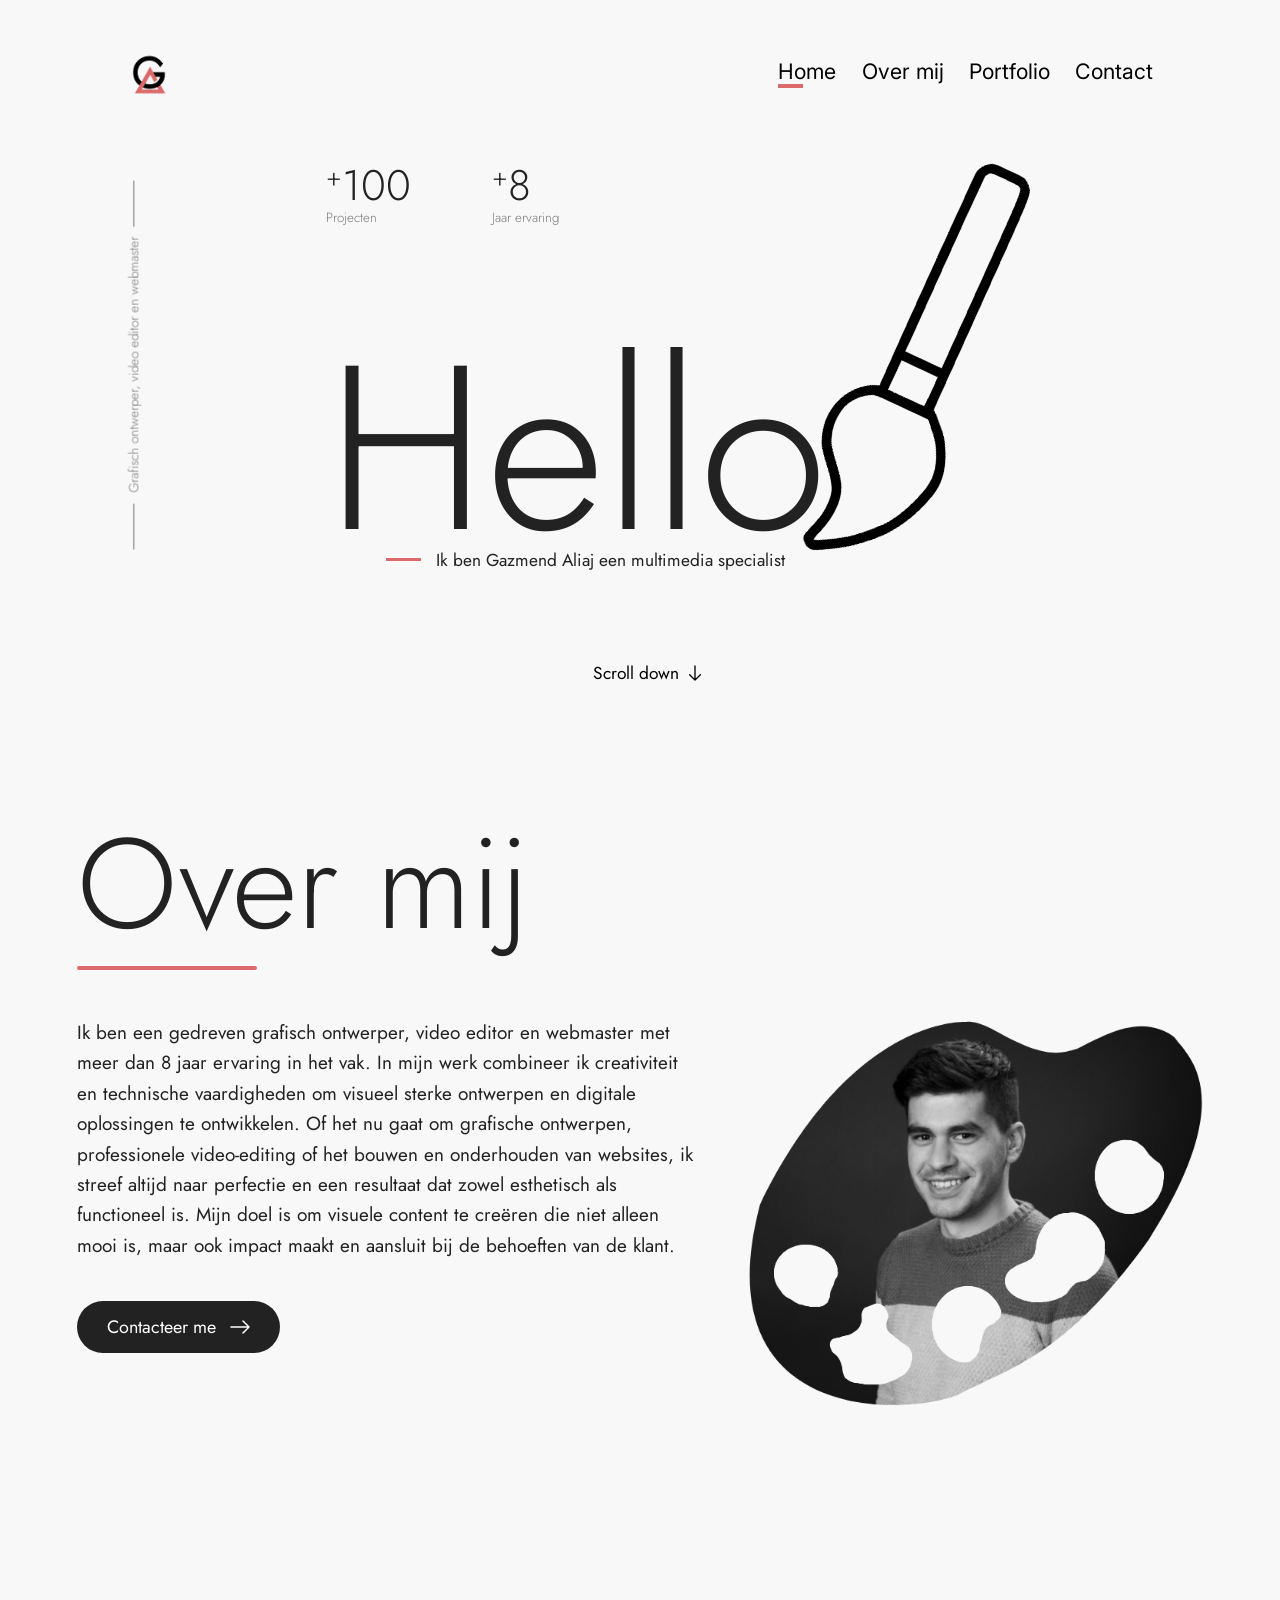
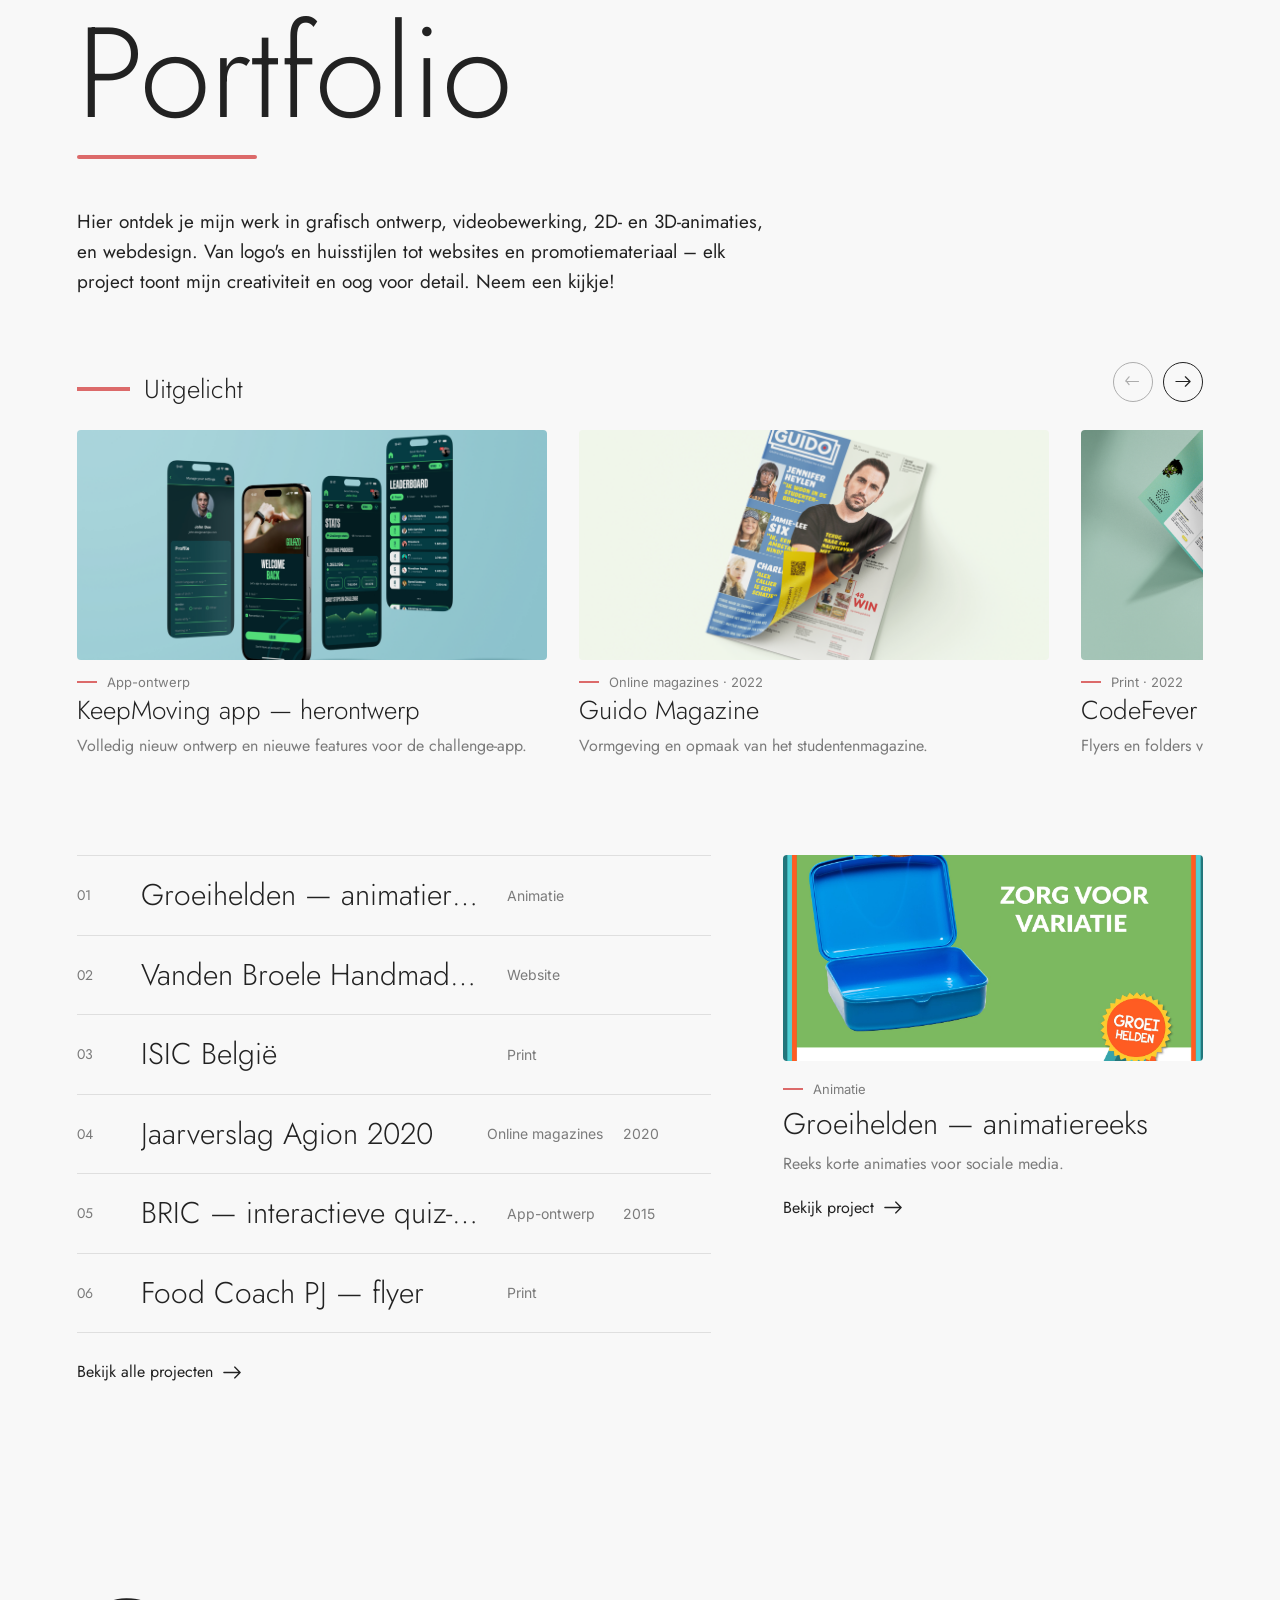
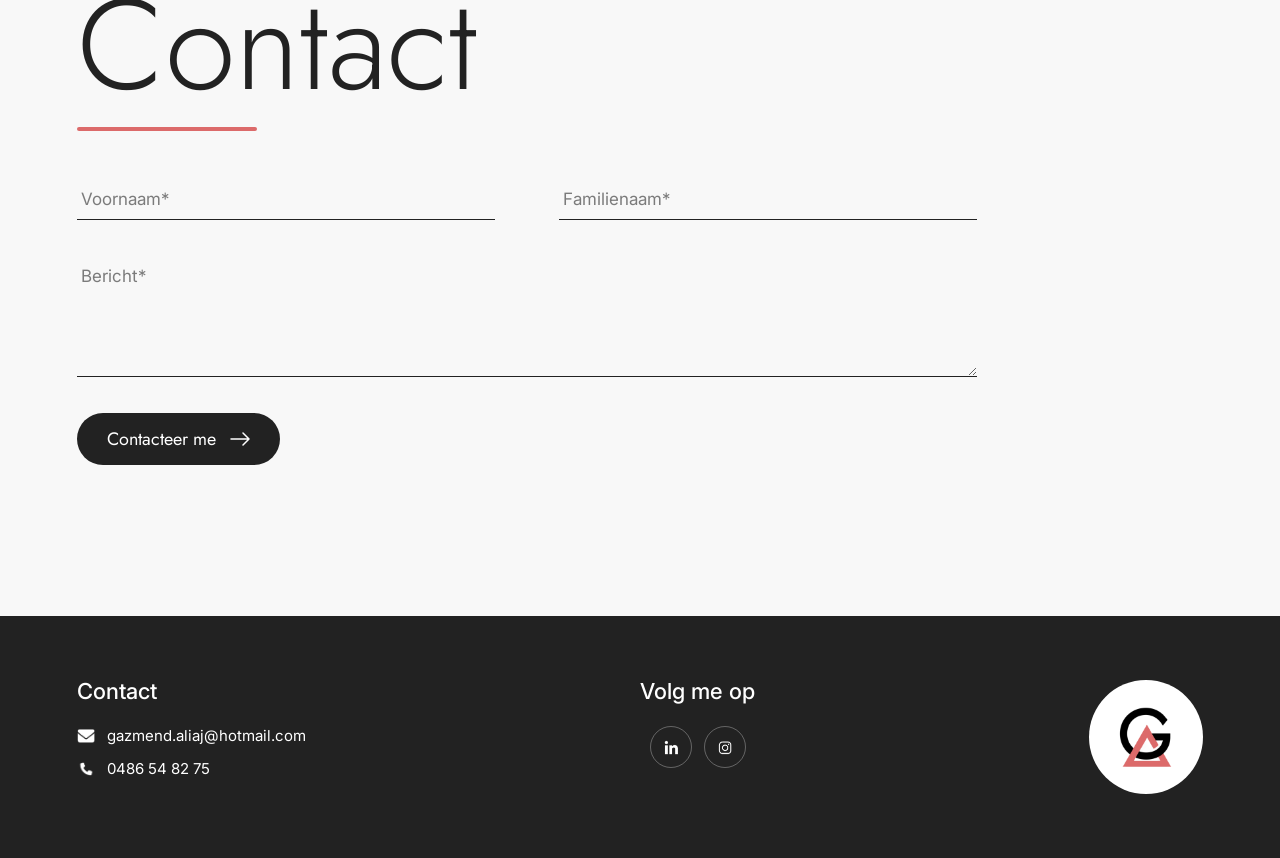
==== commit 526a6591: "Update contact information in footer" ====
--- a/index.html
+++ b/index.html
@@ -110,8 +110,8 @@
 <a class="footer__badge" href="index.html" aria-label="Gazmend Aliaj — home"><img src="assets/ga-logo.png" alt=""></a>
 <div class="footer__col">
 <h3>Contact</h3>
-<a class="footer__line" href="mailto:gazmend.aliaj@companyname.com"><img src="assets/icon-email.png" alt=""><span>gazmend.aliaj@companyname.com</span></a>
-<a class="footer__line" href="tel:0486865986"><img src="assets/icon-phone.png" alt="">0486 86 59 86</a>
+<a class="footer__line" href="mailto:gazmend.aliaj@hotmail.com"><img src="assets/icon-email.png" alt=""><span>gazmend.aliaj@hotmail.com</span></a>
+<a class="footer__line" href="tel:0486 54 82 75"><img src="assets/icon-phone.png" alt="">0486 54 82 75</a>
 </div>
 <div class="footer__col footer__col--socials">
 <h3>Volg me op</h3>
--- a/css/style.css
+++ b/css/style.css
@@ -26,9 +26,11 @@
   --header-scrim:rgba(248,248,248,.9);
   --shadow-nav-sheet:0 8px 16px rgba(0,0,0,.06);
 
-  --hero-size:min(20vw,150px);
-  --brush-size:30vw;
-  --content-indent:12.7vw;
+  /* Telefoonframe (393 px breed) uit het Figma-frame "Homepage Smartphone v2":
+     Hello staat groter en bijna over de volle breedte, het penseel erboven. */
+  --hero-size:min(40vw,190px);
+  --brush-size:55vw;
+  --content-indent:14.5vw;
 }
 
 /* ==========================================================================
@@ -88,6 +90,10 @@
 
 .menu-btn{width:45px;height:44px;border:none;background:none;cursor:pointer;padding:0;display:flex;flex-direction:column;align-items:center;justify-content:center;gap:12px;position:relative;z-index:1002}
 .menu-btn span{display:block;width:45px;height:3px;background:var(--ga-ink);transition:transform var(--transition)}
+/* De header is een eigen stacking context (sticky + z-index), dus een z-index op de knop zelf
+   helpt niet: het overlay is een sibling van de header. Bij een open menu tilt de hele header
+   boven het overlay, zodat het sluitkruis zichtbaar en klikbaar blijft. */
+body[data-menu-open='true'] .header{z-index:1002}
 .menu-btn[aria-expanded='true'] span:first-child{transform:translateY(7.5px) rotate(45deg)}
 .menu-btn[aria-expanded='true'] span:last-child{transform:translateY(-7.5px) rotate(-45deg)}
 
@@ -127,20 +133,23 @@
 /* Het penseel hangt aan het woord zelf: het begint net na de laatste o en steekt er
    bovenuit, achter de tekst. Zo blijft de verhouding kloppen op elke schermbreedte. */
 .hero__word{position:relative;width:fit-content}
-.hero__brush{position:absolute;left:100%;top:calc(var(--hero-size) * -.55);width:var(--brush-size);height:auto;transform:rotate(-14deg);transform-origin:0 100%;z-index:0;pointer-events:none}
+/* Het penseel staat op telefoon volledig tussen de cijfers en het woord: niets overlapt.
+   De haren rusten net boven de H, de steel loopt schuin naar rechtsboven. De ruimte
+   erboven wordt vrijgehouden door de marge op .hero__main. */
+.hero__brush{position:absolute;left:2vw;bottom:100%;top:auto;width:var(--brush-size);height:auto;transform:rotate(12deg);transform-origin:0 100%;z-index:0;pointer-events:none}
 .hero__title{position:relative;z-index:1;margin:0;font-family:var(--font-display);font-weight:300;font-size:var(--hero-size);line-height:.9;letter-spacing:-.01em;color:var(--text-heading);white-space:nowrap}
 .about__photo{height:auto}
-.hero__role{position:relative;z-index:1;display:flex;align-items:center;gap:3.56vw;padding:0 4.58vw;margin:0;font-family:var(--font-display);font-weight:300;font-size:min(2.8vw,15px);line-height:1;color:var(--text-muted);white-space:nowrap}
+.hero__role{position:relative;z-index:1;display:flex;align-items:center;gap:3.56vw;padding:0 6.1vw;margin:0;font-family:var(--font-display);font-weight:300;font-size:min(2.8vw,15px);line-height:1;color:var(--text-muted);white-space:nowrap}
 .hero__role::before,.hero__role::after{content:'';height:2px;background:var(--ga-grey);flex:1}
-.hero__stats{position:relative;z-index:1;display:flex;gap:15vw;margin:10vw 0 0;padding-left:var(--content-indent)}
+.hero__stats{position:relative;z-index:1;display:flex;gap:16vw;margin:10vw 0 0;padding-left:var(--content-indent)}
 .stat{display:flex;flex-direction:column}
-.stat__value{font-family:var(--font-display);font-weight:300;font-size:min(10.69vw,56px);line-height:1;color:var(--text-heading);display:flex;align-items:flex-start;white-space:nowrap}
+.stat__value{font-family:var(--font-display);font-weight:300;font-size:min(20vw,56px);line-height:1;color:var(--text-heading);display:flex;align-items:flex-start;white-space:nowrap}
 /* The plus hangs into the left margin so the digits line up with "Hello". The offset is the
    plus's own rendered advance (~0.59 of its reduced em), not a full em. */
 .stat__plus{font-size:.625em;line-height:1;margin-left:-.59em}
 .stat__label{font-family:var(--font-display);font-weight:300;font-size:min(3.05vw,16px);line-height:1;color:var(--text-muted);margin-top:.3em;white-space:nowrap}
-.hero__main{position:relative;z-index:1;margin:5vw 0 0;padding-left:var(--content-indent)}
-.hero__sub{display:flex;align-items:center;gap:1.5vw;margin:7.5vw 0 0;font-family:var(--font-display);font-size:min(2.8vw,15px);line-height:1.35;color:var(--text-body)}
+.hero__main{position:relative;z-index:1;margin:55vw 0 0;padding-left:7vw}
+.hero__sub{display:flex;align-items:center;gap:1.5vw;margin:0 0 0 3vw;font-family:var(--font-display);font-size:max(16px,min(2.8vw,16px));line-height:1.35;color:var(--text-body)}
 .hero__sub .dash{width:4.58vw;height:2px}
 .scroll-down{position:absolute;left:0;right:0;bottom:34px;display:flex;align-items:center;justify-content:center;gap:.5em;font-family:var(--font-display);font-size:min(3.56vw,17px);line-height:1;color:var(--text-nav);white-space:nowrap}
 .scroll-down svg{animation:ga-bob 1.8s ease-in-out infinite}
@@ -148,7 +157,7 @@
 
 @media (min-width:721px){
   /* Coordinates from the Figma desktop frame divided by 19.2. */
-  .hero{display:block;height:46.146vw;min-height:420px;padding:0}
+  .hero{display:block;height:46.146vw;min-height:420px;padding:0;--hero-size:18.229vw;--content-indent:0}
   .hero__block{position:static;width:auto}
   .hero__role{position:absolute;left:10.469vw;top:18.386vw;transform:translate(-50%,-50%) rotate(-90deg);padding:0;margin:0;font-size:1.042vw;gap:.833vw}
   .hero__role::before,.hero__role::after{flex:none;width:3.594vw;height:.104vw}
@@ -343,22 +352,26 @@
 /* Doorbladerbare publicatie in plaats van een schermafbeelding. De padding-top houdt de
    verhouding vast zonder vaste hoogte, zodat het op telefoon niet te laag wordt. */
 .embed{position:relative;padding-top:max(60%,324px);width:100%;height:0;border-radius:var(--radius-image);overflow:hidden;background:var(--surface-placeholder)}
-.embed--video{padding-top:56.25%}
+/* Een film hoeft niet de volle paginabreedte: boven ~1100px wordt hij anders groter dan
+   waarop hij bekeken wordt. */
+.embed--video{padding-top:56.25%;max-width:1000px;margin:0 auto}
 .embed iframe{position:absolute;inset:0;width:100%;height:100%;border:0}
-.project__embed{display:grid;gap:20px;padding:0 var(--side-pad) clamp(24px,5vw,56px)}
+.project__embed{display:grid;gap:20px;padding:0 var(--side-pad) clamp(40px,7vw,88px)}
 .project__embed h2{font-family:var(--font-display);font-weight:300;font-size:clamp(24px,6vw,36px);margin:0}
 .project__body{display:grid;gap:28px;padding:clamp(36px,8vw,100px) var(--side-pad)}
 .project__body h2{font-family:var(--font-display);font-weight:300;font-size:clamp(24px,6vw,36px);margin:0 0 16px}
 .project__body p{font-family:var(--font-display);font-size:clamp(16px,4vw,19px);line-height:1.7;margin:0}
 .project__actions{display:flex;flex-wrap:wrap;align-items:center;gap:20px;margin-top:32px}
 .figure{margin:0}
+button.block{padding:0;border:none;display:block;width:100%;cursor:zoom-in}
 /* Staande beelden (posters, banners, telefoonschermen) blijven op posterformaat, ook als
    ze alleen in hun raster staan. */
 /* Een staande hero blijft op posterformaat en wordt nooit boven zijn eigen
    pixelbreedte opgeblazen: --hero-max komt uit de opgegeven verhouding. */
 .project__hero--portrait .block{max-width:min(100%,var(--hero-max,620px));margin:0 auto}
-.figure--portrait{max-width:400px}
-.figure--square{max-width:400px}
+/* Beelden staan klein op de pagina — een klik opent ze in het lichtkader. */
+.figure--portrait,.process__grid .figure--portrait{max-width:250px}
+.figure--square{max-width:300px}
 /* Een beeld met een eigen verhouding bepaalt zelf zijn hoogte; de vaste 260px hieronder
    geldt alleen voor beelden zonder opgegeven verhouding. */
 .process__grid .figure--portrait .block,.process__grid .figure--square .block,.process__grid .figure--ratio .block{min-height:0}
@@ -369,9 +382,13 @@
    want daar is hij het onderwerp van het blok. */
 .figure--tall{grid-column:1 / -1;max-width:420px}
 .process__grid .figure--tall{max-width:none}
-.scrollframe{max-height:70vh;overflow-y:auto;border-radius:var(--radius-image);background:var(--ga-white);box-shadow:inset 0 0 0 1px var(--hairline)}
-.process__grid .scrollframe{max-height:80vh}
-.scrollframe img{width:100%;height:auto;display:block}
+/* Een smalle capture (telefoonscherm) blijft in het schuifkader ook op zijn eigen breedte. */
+.figure--tall-narrow,.process__grid .figure--tall-narrow{max-width:250px}
+/* Aangesneden capture: bovenkant zichtbaar, onderaan uitgevaagd zodat het duidelijk is dat
+   er meer is. Klikken opent het volledige beeld. */
+.crop{display:block;width:100%;height:320px;padding:0;border:none;cursor:zoom-in;position:relative;background-size:100% auto;background-position:top center;background-repeat:no-repeat;background-color:var(--ga-white);border-radius:var(--radius-image);overflow:hidden;box-shadow:inset 0 0 0 1px var(--hairline)}
+.crop::after{content:'';position:absolute;inset:auto 0 0;height:96px;background:linear-gradient(to bottom,rgba(255,255,255,0),rgba(255,255,255,.96))}
+.crop__hint{position:absolute;left:50%;bottom:14px;transform:translateX(-50%);z-index:1;font-family:var(--font-ui);font-size:12px;letter-spacing:.06em;text-transform:uppercase;color:var(--text-primary)}
 .facts{display:grid;grid-template-columns:repeat(auto-fit,minmax(120px,1fr));gap:18px;margin:0;border-top:1px solid var(--hairline);padding-top:22px}
 .facts dt{font-family:var(--font-ui);font-size:13px;color:var(--text-muted);margin-bottom:4px}
 .facts dd{font-family:var(--font-ui);font-size:16px;margin:0;color:var(--text-body)}
@@ -400,6 +417,37 @@
   .facts{display:flex;flex-direction:column;gap:20px;border-top:none;border-left:1px solid var(--hairline);padding:0 0 0 clamp(20px,3vw,32px)}
   .project__gallery{grid-template-columns:repeat(auto-fit,minmax(260px,1fr));gap:24px}
   .project__gallery--phones{grid-template-columns:repeat(5,1fr);gap:20px}
-  .process__grid{grid-template-columns:repeat(auto-fit,minmax(280px,1fr));gap:24px}
-  .process__grid .block{min-height:260px}
-}
+  .process__grid{grid-template-columns:repeat(auto-fit,minmax(200px,240px));gap:24px}
+  .process__grid .block{min-height:0}
+  .process__grid .figure--ratio:not(.figure--portrait):not(.figure--square){max-width:520px;grid-column:1 / -1}
+  /* Eén liggend beeld naast zijn tekst mag op een breed scherm niet de hele kolom vullen: een
+     filmstill van 1440px breed wordt dan groter dan de film zelf. Staande beelden houden hun
+     eigen, smallere cap hieronder — vandaar de uitsluiting. */
+  .process__grid:not(.process__grid--multi) .figure--ratio:not(.figure--portrait):not(.figure--square){max-width:520px}
+}
+
+/* ==========================================================================
+   Lichtkader — beeld op ware grootte, bladeren met pijlen, toetsen of vegen
+   ========================================================================== */
+/* Eén schuifvlak in plaats van twee: het overlay scrollt zelf, dus een hoge capture
+   voelt als een gewone pagina en er zit geen kader-in-kader. */
+.lightbox{position:fixed;inset:0;z-index:2000;display:flex;align-items:center;justify-content:center;gap:8px;padding:clamp(12px,4vw,40px);background:rgba(10,12,12,.94);overflow:auto;overscroll-behavior:contain}
+.lightbox--tall{align-items:flex-start}
+.lightbox[hidden]{display:none}
+/* Het beeld krijgt een breedtedoel en geen hoogtecap: een telefooncapture van 393×2535 moet
+   op leesbare breedte staan en verticaal scrollen, niet in de staghoogte geperst worden.
+   margin:auto centreert wat past en houdt de bovenkant bereikbaar wat niet past. */
+.lightbox__stage{flex:1;min-width:0;display:flex;justify-content:center}
+.lightbox__stage img{width:min(100%,var(--zoom-w,1200px));height:auto;margin:0 auto;border-radius:var(--radius-image)}
+.lightbox:not(.lightbox--tall) .lightbox__stage img{max-height:calc(100vh - clamp(24px,8vw,80px))}
+.lightbox__nav,.lightbox__close{flex:none;border:none;background:rgba(255,255,255,.1);color:#fff;cursor:pointer;border-radius:999px;font-family:var(--font-ui);line-height:1}
+.lightbox__nav{position:fixed;top:50%;transform:translateY(-50%);width:48px;height:48px;font-size:30px}
+.lightbox__nav--prev{left:clamp(8px,2vw,20px)}
+.lightbox__nav--next{right:clamp(8px,2vw,20px)}
+.lightbox__nav:hover,.lightbox__close:hover{background:rgba(255,255,255,.22)}
+.lightbox__close{position:fixed;top:clamp(12px,3vw,28px);right:clamp(12px,3vw,28px);width:44px;height:44px;font-size:26px}
+.lightbox__count{position:fixed;bottom:clamp(12px,3vw,28px);left:50%;transform:translateX(-50%);font-family:var(--font-ui);font-size:13px;color:rgba(255,255,255,.6)}
+@media (max-width:720px){
+  /* Op telefoon veeg je; de pijlen zouden het beeld alleen smaller maken. */
+  .lightbox__nav{display:none}
+}
